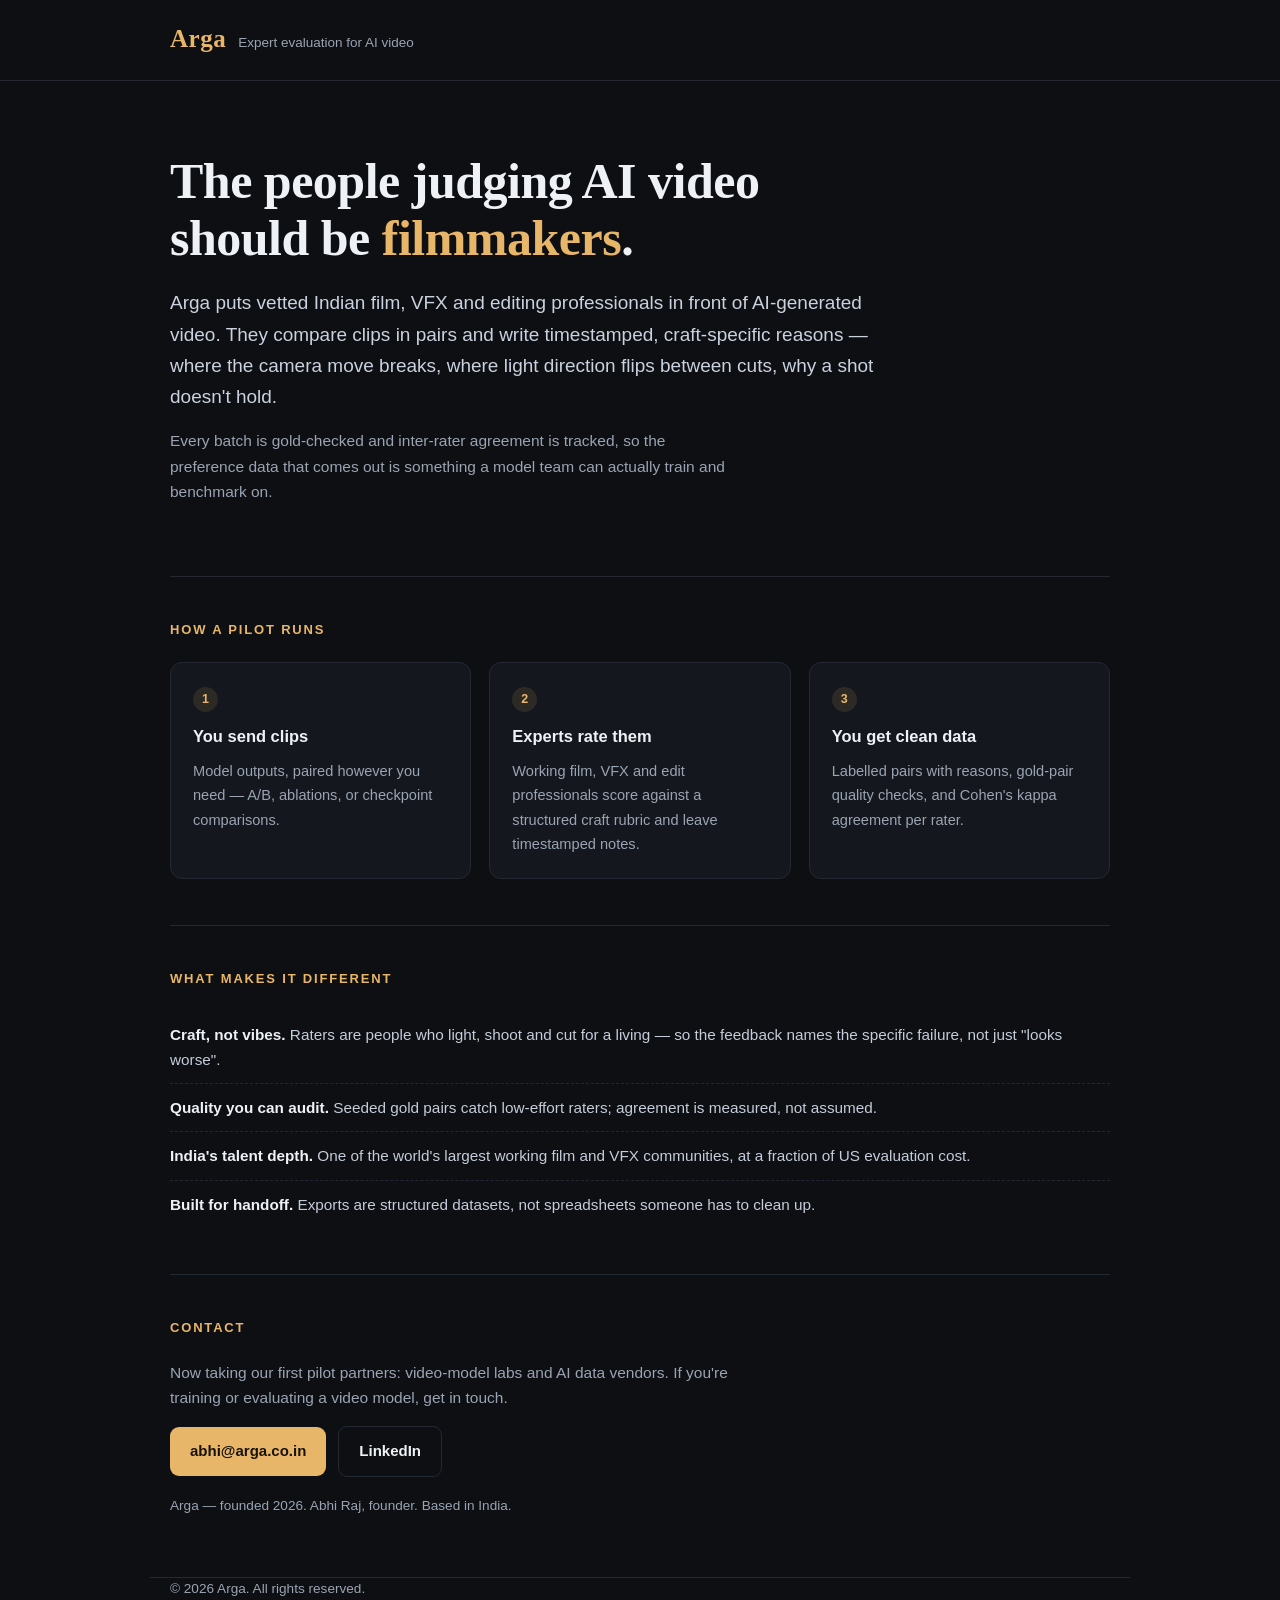
==== index.html @ e5501cf1 "Site copy: "Running pilots" -> "Now taking our first pilot partners" (no pilots have run yet; true c" ====
<!doctype html>
<html lang="en">
<head>
<meta charset="utf-8">
<meta name="viewport" content="width=device-width, initial-scale=1">
<title>Arga</title>
<meta name="description" content="Arga: expert evaluation for AI video models. Vetted Indian film, VFX and editing professionals rate AI-generated video with timestamped, craft-specific reasons.">
<link rel="icon" href="data:image/svg+xml,<svg xmlns='http://www.w3.org/2000/svg' viewBox='0 0 100 100'><rect width='100' height='100' rx='22' fill='%230f1115'/><text y='70' x='50' text-anchor='middle' font-size='58' font-family='Georgia,serif' fill='%23e8b668'>A</text></svg>">
<style>
  :root{
    --bg:#0d0f13; --panel:#14171d; --line:#232833;
    --ink:#eef1f6; --dim:#9aa4b2; --gold:#e8b668; --accent:#7fb3ff;
    --max:980px;
  }
  *{box-sizing:border-box}
  html,body{margin:0;padding:0}
  body{
    background:var(--bg); color:var(--ink);
    font:16px/1.65 ui-sans-serif,-apple-system,"Segoe UI",Inter,Roboto,Helvetica,Arial,sans-serif;
    -webkit-font-smoothing:antialiased;
  }
  .wrap{max-width:var(--max);margin:0 auto;padding:0 20px}
  a{color:var(--accent)}
  header{padding:26px 0;border-bottom:1px solid var(--line)}
  .brand{display:flex;align-items:baseline;gap:12px}
  .logo{font:600 25px/1 Georgia,serif;color:var(--gold);letter-spacing:.02em}
  .tag{color:var(--dim);font-size:13.5px}
  .hero{padding:72px 0 56px}
  h1{font:600 clamp(30px,5.2vw,50px)/1.14 Georgia,serif;margin:0 0 20px;letter-spacing:-.01em}
  h1 em{color:var(--gold);font-style:normal}
  .lede{font-size:clamp(16.5px,2.1vw,19px);color:#c9d2de;max-width:68ch;margin:0 0 14px}
  .sub{color:var(--dim);max-width:66ch;font-size:15.5px}
  section{padding:46px 0;border-top:1px solid var(--line)}
  h2{font:600 13px/1 ui-sans-serif,sans-serif;letter-spacing:.14em;text-transform:uppercase;color:var(--gold);margin:0 0 26px}
  .grid{display:grid;gap:18px;grid-template-columns:repeat(auto-fit,minmax(248px,1fr))}
  .card{background:var(--panel);border:1px solid var(--line);border-radius:12px;padding:22px}
  .card h3{margin:0 0 9px;font-size:16.5px;font-weight:600}
  .card p{margin:0;color:var(--dim);font-size:14.6px}
  .n{display:inline-grid;place-items:center;width:25px;height:25px;border-radius:50%;
     background:rgba(232,182,104,.12);color:var(--gold);font-size:12.5px;font-weight:700;margin-bottom:11px}
  ul.plain{margin:0;padding:0;list-style:none}
  ul.plain li{padding:11px 0;border-bottom:1px dashed var(--line);color:#c4cdd9;font-size:15.3px}
  ul.plain li:last-child{border-bottom:0}
  ul.plain b{color:var(--ink);font-weight:600}
  .contact{display:flex;flex-wrap:wrap;gap:12px;align-items:center;margin-top:8px}
  .btn{display:inline-block;background:var(--gold);color:#17120a;font-weight:650;
       padding:12px 20px;border-radius:9px;text-decoration:none;font-size:15px}
  .btn.ghost{background:transparent;color:var(--ink);border:1px solid var(--line)}
  footer{border-top:1px solid var(--line);padding:30px 0 48px;color:var(--dim);font-size:13.6px}
  .note{color:var(--dim);font-size:13.6px;margin-top:18px}
  @media (max-width:560px){ .hero{padding:52px 0 40px} }
</style>
</head>
<body>

<header>
  <div class="wrap brand">
    <span class="logo">Arga</span>
    <span class="tag">Expert evaluation for AI video</span>
  </div>
</header>

<main class="wrap">

  <div class="hero">
    <h1>The people judging AI video<br>should be <em>filmmakers</em>.</h1>
    <p class="lede">
      Arga puts vetted Indian film, VFX and editing professionals in front of AI-generated
      video. They compare clips in pairs and write timestamped, craft-specific reasons —
      where the camera move breaks, where light direction flips between cuts, why a shot
      doesn't hold.
    </p>
    <p class="sub">
      Every batch is gold-checked and inter-rater agreement is tracked, so the preference
      data that comes out is something a model team can actually train and benchmark on.
    </p>
  </div>

  <section>
    <h2>How a pilot runs</h2>
    <div class="grid">
      <div class="card">
        <span class="n">1</span>
        <h3>You send clips</h3>
        <p>Model outputs, paired however you need — A/B, ablations, or checkpoint comparisons.</p>
      </div>
      <div class="card">
        <span class="n">2</span>
        <h3>Experts rate them</h3>
        <p>Working film, VFX and edit professionals score against a structured craft rubric and leave timestamped notes.</p>
      </div>
      <div class="card">
        <span class="n">3</span>
        <h3>You get clean data</h3>
        <p>Labelled pairs with reasons, gold-pair quality checks, and Cohen's kappa agreement per rater.</p>
      </div>
    </div>
  </section>

  <section>
    <h2>What makes it different</h2>
    <ul class="plain">
      <li><b>Craft, not vibes.</b> Raters are people who light, shoot and cut for a living — so the feedback names the specific failure, not just "looks worse".</li>
      <li><b>Quality you can audit.</b> Seeded gold pairs catch low-effort raters; agreement is measured, not assumed.</li>
      <li><b>India's talent depth.</b> One of the world's largest working film and VFX communities, at a fraction of US evaluation cost.</li>
      <li><b>Built for handoff.</b> Exports are structured datasets, not spreadsheets someone has to clean up.</li>
    </ul>
  </section>

  <section>
    <h2>Contact</h2>
    <p class="sub">Now taking our first pilot partners: video-model labs and AI data vendors. If you're training or evaluating a video model, get in touch.</p>
    <div class="contact">
      <a class="btn" href="mailto:abhi@arga.co.in">abhi@arga.co.in</a>
      <a class="btn ghost" href="https://www.linkedin.com/in/abhiraj-films/" rel="noopener">LinkedIn</a>
    </div>
    <p class="note">Arga — founded 2026. Abhi Raj, founder. Based in India.</p>
  </section>

</main>

<footer class="wrap">
  © <span id="y">2026</span> Arga. All rights reserved.
</footer>
<script>document.getElementById('y').textContent=new Date().getFullYear()</script>
</body>
</html>
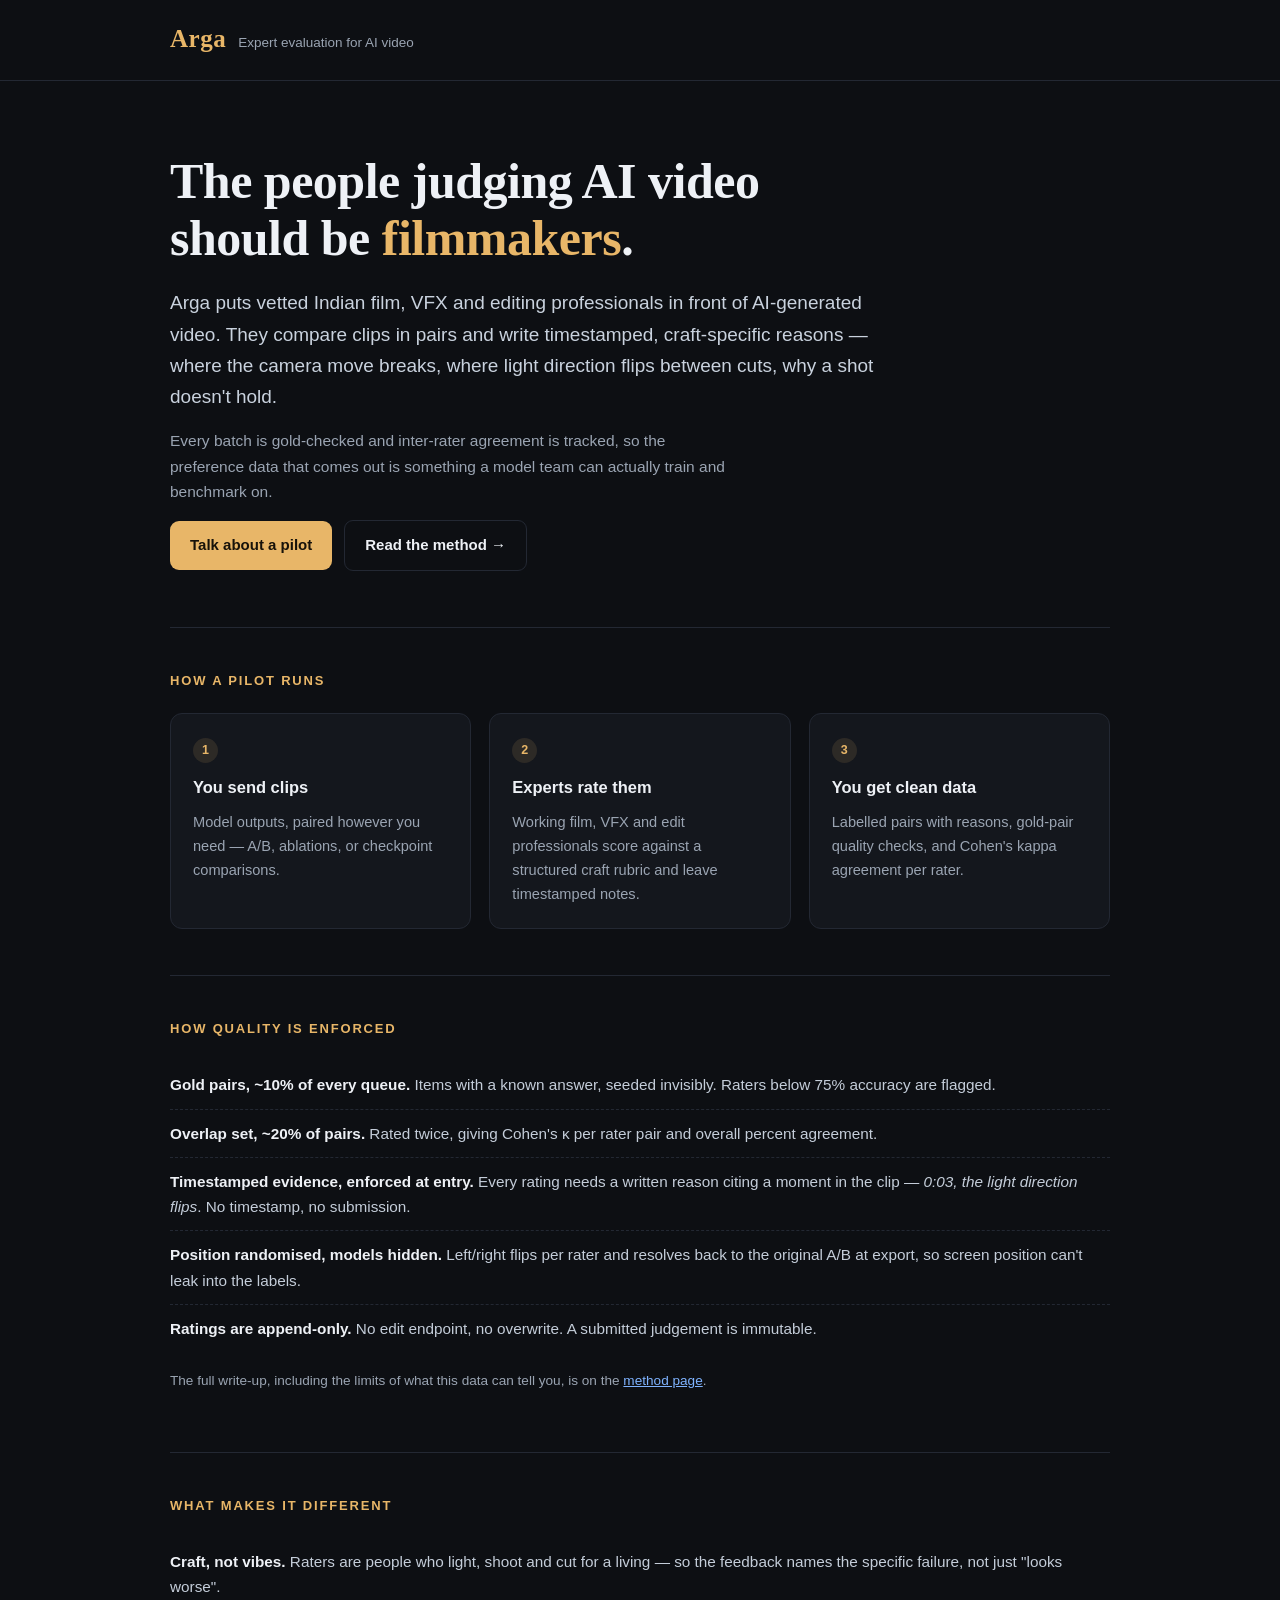
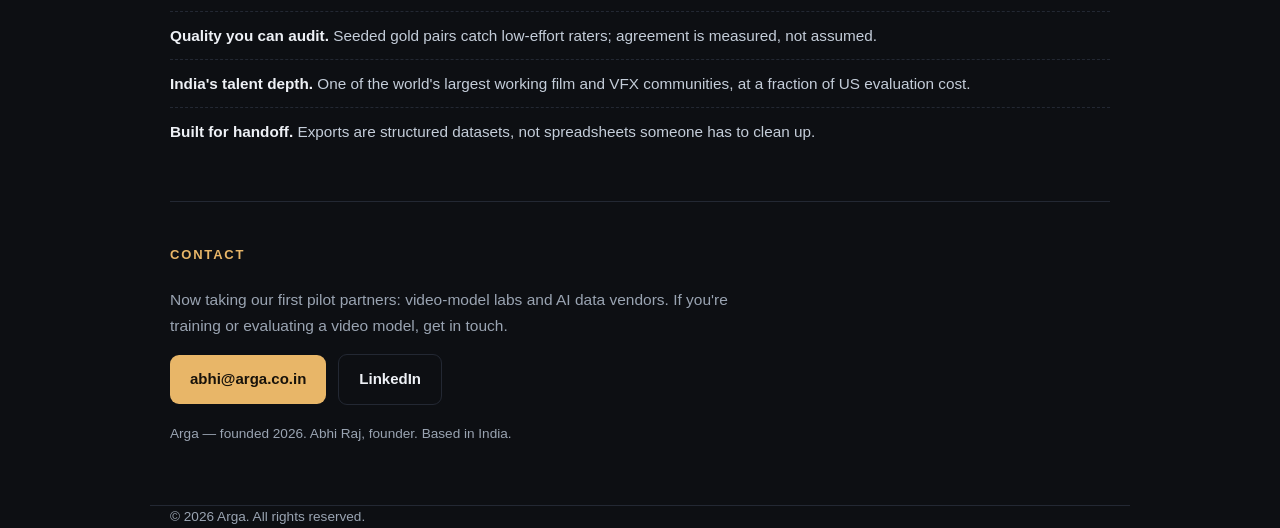
==== commit 287ef817: "Add method page and quality-controls section The site stated what Arga does but gave a visitor nothi" ====
--- a/index.html
+++ b/index.html
@@ -74,6 +74,10 @@
       Every batch is gold-checked and inter-rater agreement is tracked, so the preference
       data that comes out is something a model team can actually train and benchmark on.
     </p>
+    <div class="contact">
+      <a class="btn" href="mailto:abhi@arga.co.in?subject=Arga%20pilot">Talk about a pilot</a>
+      <a class="btn ghost" href="/method.html">Read the method &rarr;</a>
+    </div>
   </div>
 
   <section>
@@ -95,6 +99,18 @@
         <p>Labelled pairs with reasons, gold-pair quality checks, and Cohen's kappa agreement per rater.</p>
       </div>
     </div>
+  </section>
+
+  <section>
+    <h2>How quality is enforced</h2>
+    <ul class="plain">
+      <li><b>Gold pairs, ~10% of every queue.</b> Items with a known answer, seeded invisibly. Raters below 75% accuracy are flagged.</li>
+      <li><b>Overlap set, ~20% of pairs.</b> Rated twice, giving Cohen's &kappa; per rater pair and overall percent agreement.</li>
+      <li><b>Timestamped evidence, enforced at entry.</b> Every rating needs a written reason citing a moment in the clip — <em>0:03, the light direction flips</em>. No timestamp, no submission.</li>
+      <li><b>Position randomised, models hidden.</b> Left/right flips per rater and resolves back to the original A/B at export, so screen position can't leak into the labels.</li>
+      <li><b>Ratings are append-only.</b> No edit endpoint, no overwrite. A submitted judgement is immutable.</li>
+    </ul>
+    <p class="note">The full write-up, including the limits of what this data can tell you, is on the <a href="/method.html">method page</a>.</p>
   </section>
 
   <section>
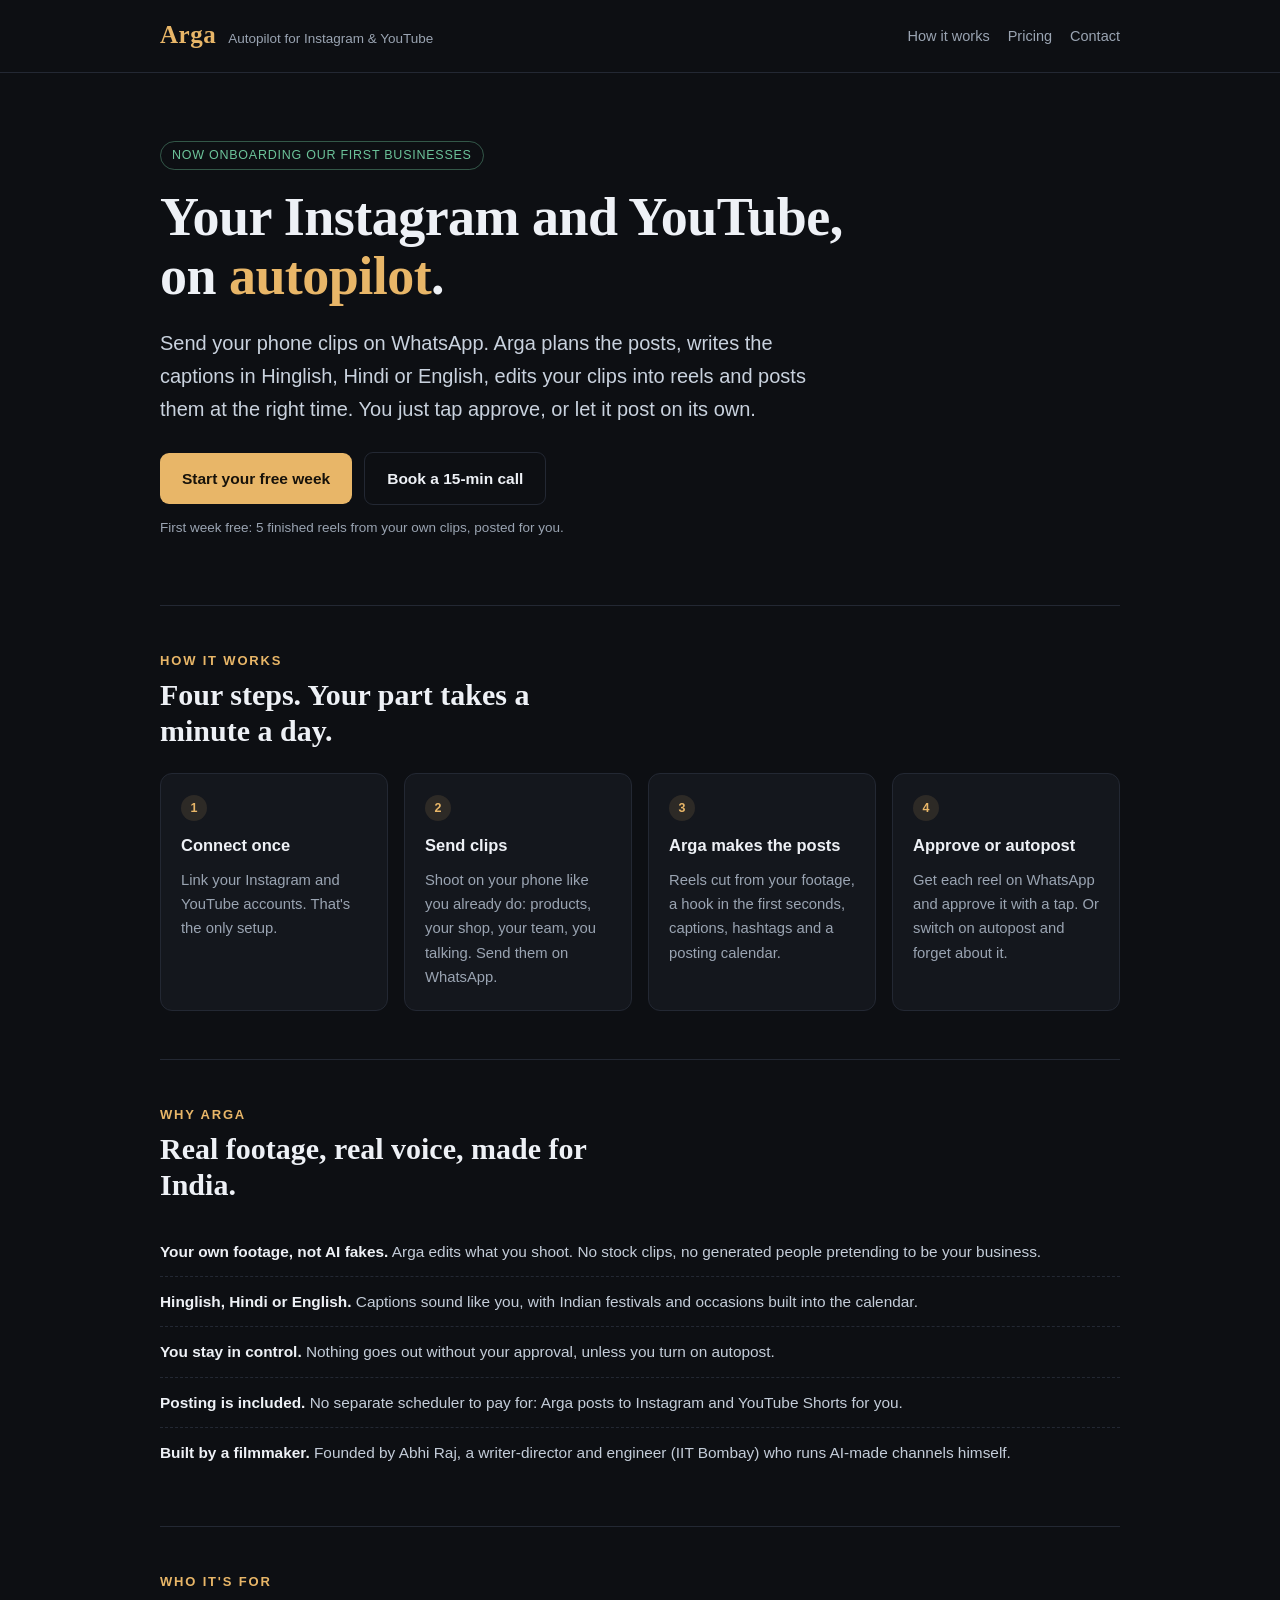
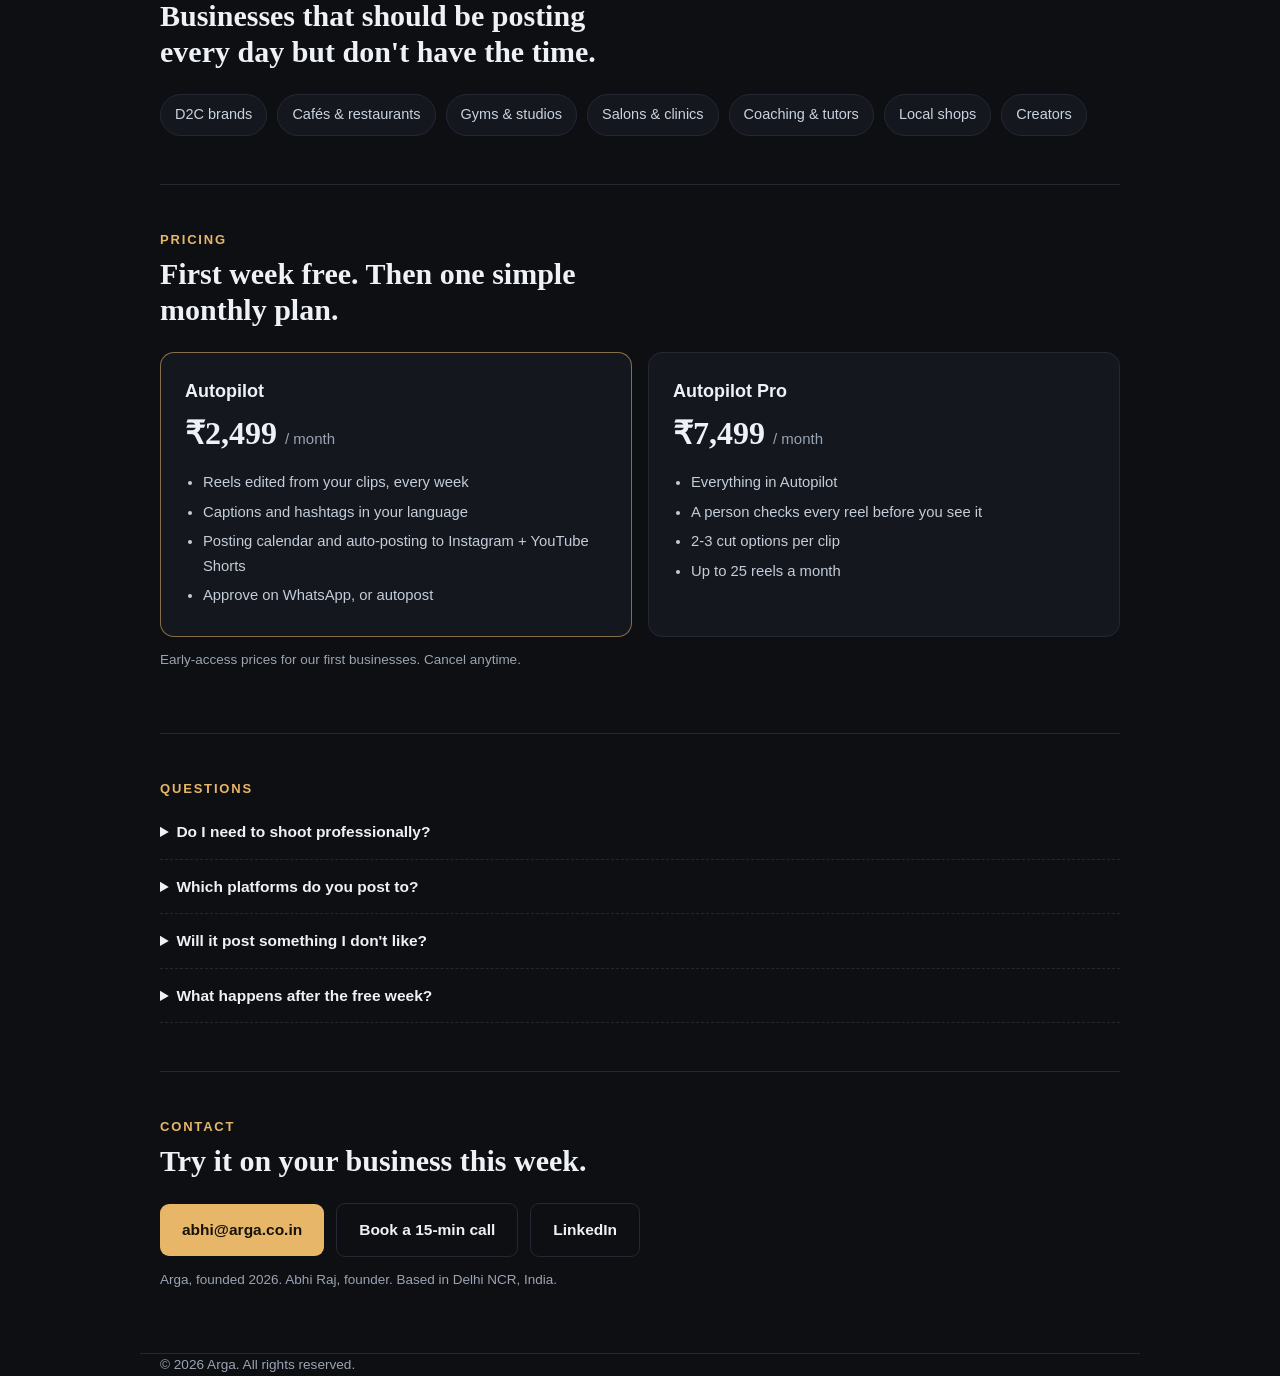
==== commit 83dbd9e7: "Arga Autopilot: new homepage, how-it-works page and README Arga now runs Instagram and YouTube on au" ====
--- a/index.html
+++ b/index.html
@@ -3,134 +3,167 @@
 <head>
 <meta charset="utf-8">
 <meta name="viewport" content="width=device-width, initial-scale=1">
-<title>Arga</title>
-<meta name="description" content="Arga: expert evaluation for AI video models. Vetted Indian film, VFX and editing professionals rate AI-generated video with timestamped, craft-specific reasons.">
+<title>Arga Autopilot</title>
+<meta name="description" content="Arga runs your Instagram and YouTube on autopilot. Send your phone clips on WhatsApp; Arga plans the posts, writes captions in Hinglish or English, edits your clips into reels and posts them. You just approve.">
+<meta property="og:title" content="Arga Autopilot: your Instagram and YouTube, on autopilot">
+<meta property="og:description" content="Send phone clips on WhatsApp. Get edited reels with captions, posted for you. First week free.">
 <link rel="icon" href="data:image/svg+xml,<svg xmlns='http://www.w3.org/2000/svg' viewBox='0 0 100 100'><rect width='100' height='100' rx='22' fill='%230f1115'/><text y='70' x='50' text-anchor='middle' font-size='58' font-family='Georgia,serif' fill='%23e8b668'>A</text></svg>">
 <style>
   :root{
     --bg:#0d0f13; --panel:#14171d; --line:#232833;
-    --ink:#eef1f6; --dim:#9aa4b2; --gold:#e8b668; --accent:#7fb3ff;
-    --max:980px;
+    --ink:#eef1f6; --dim:#9aa4b2; --gold:#e8b668; --accent:#7fb3ff; --ok:#6cc39a;
+    --max:1000px;
   }
   *{box-sizing:border-box}
   html,body{margin:0;padding:0}
-  body{
-    background:var(--bg); color:var(--ink);
-    font:16px/1.65 ui-sans-serif,-apple-system,"Segoe UI",Inter,Roboto,Helvetica,Arial,sans-serif;
-    -webkit-font-smoothing:antialiased;
-  }
+  body{background:var(--bg);color:var(--ink);
+    font:16px/1.65 ui-sans-serif,-apple-system,"Segoe UI",Inter,Roboto,Helvetica,Arial,sans-serif;-webkit-font-smoothing:antialiased}
   .wrap{max-width:var(--max);margin:0 auto;padding:0 20px}
   a{color:var(--accent)}
-  header{padding:26px 0;border-bottom:1px solid var(--line)}
+  header{padding:22px 0;border-bottom:1px solid var(--line)}
+  .bar{display:flex;align-items:center;justify-content:space-between;gap:12px;flex-wrap:wrap}
   .brand{display:flex;align-items:baseline;gap:12px}
   .logo{font:600 25px/1 Georgia,serif;color:var(--gold);letter-spacing:.02em}
   .tag{color:var(--dim);font-size:13.5px}
-  .hero{padding:72px 0 56px}
-  h1{font:600 clamp(30px,5.2vw,50px)/1.14 Georgia,serif;margin:0 0 20px;letter-spacing:-.01em}
+  nav a{color:var(--dim);text-decoration:none;font-size:14.5px;margin-left:18px}
+  nav a:hover{color:var(--ink)}
+  .hero{padding:68px 0 52px}
+  .pill{display:inline-block;font-size:12.5px;letter-spacing:.06em;text-transform:uppercase;color:var(--ok);border:1px solid rgba(108,195,154,.4);border-radius:999px;padding:3px 11px;margin-bottom:18px}
+  h1{font:600 clamp(32px,5.6vw,54px)/1.1 Georgia,serif;margin:0 0 20px;letter-spacing:-.01em}
   h1 em{color:var(--gold);font-style:normal}
-  .lede{font-size:clamp(16.5px,2.1vw,19px);color:#c9d2de;max-width:68ch;margin:0 0 14px}
-  .sub{color:var(--dim);max-width:66ch;font-size:15.5px}
-  section{padding:46px 0;border-top:1px solid var(--line)}
-  h2{font:600 13px/1 ui-sans-serif,sans-serif;letter-spacing:.14em;text-transform:uppercase;color:var(--gold);margin:0 0 26px}
-  .grid{display:grid;gap:18px;grid-template-columns:repeat(auto-fit,minmax(248px,1fr))}
-  .card{background:var(--panel);border:1px solid var(--line);border-radius:12px;padding:22px}
-  .card h3{margin:0 0 9px;font-size:16.5px;font-weight:600}
-  .card p{margin:0;color:var(--dim);font-size:14.6px}
-  .n{display:inline-grid;place-items:center;width:25px;height:25px;border-radius:50%;
-     background:rgba(232,182,104,.12);color:var(--gold);font-size:12.5px;font-weight:700;margin-bottom:11px}
+  .lede{font-size:clamp(17px,2.2vw,20px);color:#c9d2de;max-width:62ch;margin:0 0 26px}
+  .contact{display:flex;flex-wrap:wrap;gap:12px;align-items:center}
+  .btn{display:inline-block;background:var(--gold);color:#17120a;font-weight:650;padding:13px 22px;border-radius:9px;text-decoration:none;font-size:15.5px}
+  .btn.ghost{background:transparent;color:var(--ink);border:1px solid var(--line)}
+  .fine{color:var(--dim);font-size:13.5px;margin-top:12px}
+  section{padding:48px 0;border-top:1px solid var(--line)}
+  h2{font:600 13px/1 ui-sans-serif,sans-serif;letter-spacing:.14em;text-transform:uppercase;color:var(--gold);margin:0 0 10px}
+  h3.big{font:600 clamp(22px,3.4vw,30px)/1.2 Georgia,serif;margin:0 0 24px;max-width:30ch}
+  .grid{display:grid;gap:16px;grid-template-columns:repeat(auto-fit,minmax(220px,1fr))}
+  .card{background:var(--panel);border:1px solid var(--line);border-radius:12px;padding:20px;min-width:0}
+  .card h4{margin:0 0 8px;font-size:16.5px;font-weight:600}
+  .card p{margin:0;color:var(--dim);font-size:14.8px}
+  .n{display:inline-grid;place-items:center;width:26px;height:26px;border-radius:50%;background:rgba(232,182,104,.12);color:var(--gold);font-size:12.5px;font-weight:700;margin-bottom:11px}
   ul.plain{margin:0;padding:0;list-style:none}
-  ul.plain li{padding:11px 0;border-bottom:1px dashed var(--line);color:#c4cdd9;font-size:15.3px}
+  ul.plain li{padding:12px 0;border-bottom:1px dashed var(--line);color:#c4cdd9;font-size:15.4px}
   ul.plain li:last-child{border-bottom:0}
   ul.plain b{color:var(--ink);font-weight:600}
-  .contact{display:flex;flex-wrap:wrap;gap:12px;align-items:center;margin-top:8px}
-  .btn{display:inline-block;background:var(--gold);color:#17120a;font-weight:650;
-       padding:12px 20px;border-radius:9px;text-decoration:none;font-size:15px}
-  .btn.ghost{background:transparent;color:var(--ink);border:1px solid var(--line)}
+  .chips{display:flex;flex-wrap:wrap;gap:10px}
+  .chip{background:var(--panel);border:1px solid var(--line);border-radius:999px;padding:8px 14px;font-size:14.5px;color:#c9d2de}
+  .plans{display:grid;gap:16px;grid-template-columns:repeat(auto-fit,minmax(260px,1fr))}
+  .plan{background:var(--panel);border:1px solid var(--line);border-radius:14px;padding:24px;display:flex;flex-direction:column;gap:10px}
+  .plan.main{border-color:rgba(232,182,104,.55)}
+  .plan h4{margin:0;font-size:18px}
+  .price{font:600 32px/1.1 Georgia,serif;color:var(--ink)}
+  .price small{font:400 15px/1 ui-sans-serif,sans-serif;color:var(--dim)}
+  .plan ul{margin:4px 0 0;padding-left:18px;color:#c4cdd9;font-size:14.8px}
+  .plan li{margin:5px 0}
+  details{border-bottom:1px dashed var(--line);padding:14px 0}
+  summary{cursor:pointer;font-weight:600;font-size:15.5px}
+  details p{color:var(--dim);margin:10px 0 0;font-size:15px}
   footer{border-top:1px solid var(--line);padding:30px 0 48px;color:var(--dim);font-size:13.6px}
-  .note{color:var(--dim);font-size:13.6px;margin-top:18px}
-  @media (max-width:560px){ .hero{padding:52px 0 40px} }
+  @media (max-width:560px){ .hero{padding:48px 0 38px} nav a{margin-left:12px} }
 </style>
 </head>
 <body>
 
 <header>
-  <div class="wrap brand">
-    <span class="logo">Arga</span>
-    <span class="tag">Expert evaluation for AI video</span>
+  <div class="wrap bar">
+    <div class="brand"><span class="logo">Arga</span><span class="tag">Autopilot for Instagram &amp; YouTube</span></div>
+    <nav><a href="/method.html">How it works</a><a href="#pricing">Pricing</a><a href="#contact">Contact</a></nav>
   </div>
 </header>
 
 <main class="wrap">
 
   <div class="hero">
-    <h1>The people judging AI video<br>should be <em>filmmakers</em>.</h1>
-    <p class="lede">
-      Arga puts vetted Indian film, VFX and editing professionals in front of AI-generated
-      video. They compare clips in pairs and write timestamped, craft-specific reasons —
-      where the camera move breaks, where light direction flips between cuts, why a shot
-      doesn't hold.
-    </p>
-    <p class="sub">
-      Every batch is gold-checked and inter-rater agreement is tracked, so the preference
-      data that comes out is something a model team can actually train and benchmark on.
-    </p>
+    <span class="pill">Now onboarding our first businesses</span>
+    <h1>Your Instagram and YouTube,<br>on <em>autopilot</em>.</h1>
+    <p class="lede">Send your phone clips on WhatsApp. Arga plans the posts, writes the captions in Hinglish, Hindi or English, edits your clips into reels and posts them at the right time. You just tap approve, or let it post on its own.</p>
     <div class="contact">
-      <a class="btn" href="mailto:abhi@arga.co.in?subject=Arga%20pilot">Talk about a pilot</a>
-      <a class="btn ghost" href="/method.html">Read the method &rarr;</a>
+      <a class="btn" href="mailto:abhi@arga.co.in?subject=Arga%20free%20week">Start your free week</a>
+      <a class="btn ghost" href="https://cal.id/abhi-raj/partnership-call" rel="noopener">Book a 15-min call</a>
     </div>
+    <p class="fine">First week free: 5 finished reels from your own clips, posted for you.</p>
   </div>
 
   <section>
-    <h2>How a pilot runs</h2>
+    <h2>How it works</h2>
+    <h3 class="big">Four steps. Your part takes a minute a day.</h3>
     <div class="grid">
-      <div class="card">
-        <span class="n">1</span>
-        <h3>You send clips</h3>
-        <p>Model outputs, paired however you need — A/B, ablations, or checkpoint comparisons.</p>
-      </div>
-      <div class="card">
-        <span class="n">2</span>
-        <h3>Experts rate them</h3>
-        <p>Working film, VFX and edit professionals score against a structured craft rubric and leave timestamped notes.</p>
-      </div>
-      <div class="card">
-        <span class="n">3</span>
-        <h3>You get clean data</h3>
-        <p>Labelled pairs with reasons, gold-pair quality checks, and Cohen's kappa agreement per rater.</p>
-      </div>
+      <div class="card"><span class="n">1</span><h4>Connect once</h4><p>Link your Instagram and YouTube accounts. That's the only setup.</p></div>
+      <div class="card"><span class="n">2</span><h4>Send clips</h4><p>Shoot on your phone like you already do: products, your shop, your team, you talking. Send them on WhatsApp.</p></div>
+      <div class="card"><span class="n">3</span><h4>Arga makes the posts</h4><p>Reels cut from your footage, a hook in the first seconds, captions, hashtags and a posting calendar.</p></div>
+      <div class="card"><span class="n">4</span><h4>Approve or autopost</h4><p>Get each reel on WhatsApp and approve it with a tap. Or switch on autopost and forget about it.</p></div>
     </div>
   </section>
 
   <section>
-    <h2>How quality is enforced</h2>
+    <h2>Why Arga</h2>
+    <h3 class="big">Real footage, real voice, made for India.</h3>
     <ul class="plain">
-      <li><b>Gold pairs, ~10% of every queue.</b> Items with a known answer, seeded invisibly. Raters below 75% accuracy are flagged.</li>
-      <li><b>Overlap set, ~20% of pairs.</b> Rated twice, giving Cohen's &kappa; per rater pair and overall percent agreement.</li>
-      <li><b>Timestamped evidence, enforced at entry.</b> Every rating needs a written reason citing a moment in the clip — <em>0:03, the light direction flips</em>. No timestamp, no submission.</li>
-      <li><b>Position randomised, models hidden.</b> Left/right flips per rater and resolves back to the original A/B at export, so screen position can't leak into the labels.</li>
-      <li><b>Ratings are append-only.</b> No edit endpoint, no overwrite. A submitted judgement is immutable.</li>
-    </ul>
-    <p class="note">The full write-up, including the limits of what this data can tell you, is on the <a href="/method.html">method page</a>.</p>
-  </section>
-
-  <section>
-    <h2>What makes it different</h2>
-    <ul class="plain">
-      <li><b>Craft, not vibes.</b> Raters are people who light, shoot and cut for a living — so the feedback names the specific failure, not just "looks worse".</li>
-      <li><b>Quality you can audit.</b> Seeded gold pairs catch low-effort raters; agreement is measured, not assumed.</li>
-      <li><b>India's talent depth.</b> One of the world's largest working film and VFX communities, at a fraction of US evaluation cost.</li>
-      <li><b>Built for handoff.</b> Exports are structured datasets, not spreadsheets someone has to clean up.</li>
+      <li><b>Your own footage, not AI fakes.</b> Arga edits what you shoot. No stock clips, no generated people pretending to be your business.</li>
+      <li><b>Hinglish, Hindi or English.</b> Captions sound like you, with Indian festivals and occasions built into the calendar.</li>
+      <li><b>You stay in control.</b> Nothing goes out without your approval, unless you turn on autopost.</li>
+      <li><b>Posting is included.</b> No separate scheduler to pay for: Arga posts to Instagram and YouTube Shorts for you.</li>
+      <li><b>Built by a filmmaker.</b> Founded by Abhi Raj, a writer-director and engineer (IIT Bombay) who runs AI-made channels himself.</li>
     </ul>
   </section>
 
   <section>
+    <h2>Who it's for</h2>
+    <h3 class="big">Businesses that should be posting every day but don't have the time.</h3>
+    <div class="chips">
+      <span class="chip">D2C brands</span><span class="chip">Cafés &amp; restaurants</span><span class="chip">Gyms &amp; studios</span>
+      <span class="chip">Salons &amp; clinics</span><span class="chip">Coaching &amp; tutors</span><span class="chip">Local shops</span><span class="chip">Creators</span>
+    </div>
+  </section>
+
+  <section id="pricing">
+    <h2>Pricing</h2>
+    <h3 class="big">First week free. Then one simple monthly plan.</h3>
+    <div class="plans">
+      <div class="plan main">
+        <h4>Autopilot</h4>
+        <div class="price">₹2,499 <small>/ month</small></div>
+        <ul>
+          <li>Reels edited from your clips, every week</li>
+          <li>Captions and hashtags in your language</li>
+          <li>Posting calendar and auto-posting to Instagram + YouTube Shorts</li>
+          <li>Approve on WhatsApp, or autopost</li>
+        </ul>
+      </div>
+      <div class="plan">
+        <h4>Autopilot Pro</h4>
+        <div class="price">₹7,499 <small>/ month</small></div>
+        <ul>
+          <li>Everything in Autopilot</li>
+          <li>A person checks every reel before you see it</li>
+          <li>2-3 cut options per clip</li>
+          <li>Up to 25 reels a month</li>
+        </ul>
+      </div>
+    </div>
+    <p class="fine">Early-access prices for our first businesses. Cancel anytime.</p>
+  </section>
+
+  <section>
+    <h2>Questions</h2>
+    <details><summary>Do I need to shoot professionally?</summary><p>No. Phone clips are fine. Talking to the camera, your products, your space: Arga picks the best moments and cuts them into reels.</p></details>
+    <details><summary>Which platforms do you post to?</summary><p>Instagram (Reels) and YouTube Shorts to start. More platforms will follow.</p></details>
+    <details><summary>Will it post something I don't like?</summary><p>Not unless you choose autopost. By default every reel comes to you on WhatsApp first, and you approve it with a tap.</p></details>
+    <details><summary>What happens after the free week?</summary><p>If you like it, you continue on a monthly plan. If not, you stop, and you keep the reels.</p></details>
+  </section>
+
+  <section id="contact">
     <h2>Contact</h2>
-    <p class="sub">Now taking our first pilot partners: video-model labs and AI data vendors. If you're training or evaluating a video model, get in touch.</p>
+    <h3 class="big">Try it on your business this week.</h3>
     <div class="contact">
-      <a class="btn" href="mailto:abhi@arga.co.in">abhi@arga.co.in</a>
+      <a class="btn" href="mailto:abhi@arga.co.in?subject=Arga%20free%20week">abhi@arga.co.in</a>
+      <a class="btn ghost" href="https://cal.id/abhi-raj/partnership-call" rel="noopener">Book a 15-min call</a>
       <a class="btn ghost" href="https://www.linkedin.com/in/abhiraj-films/" rel="noopener">LinkedIn</a>
     </div>
-    <p class="note">Arga — founded 2026. Abhi Raj, founder. Based in India.</p>
+    <p class="fine">Arga, founded 2026. Abhi Raj, founder. Based in Delhi NCR, India.</p>
   </section>
 
 </main>
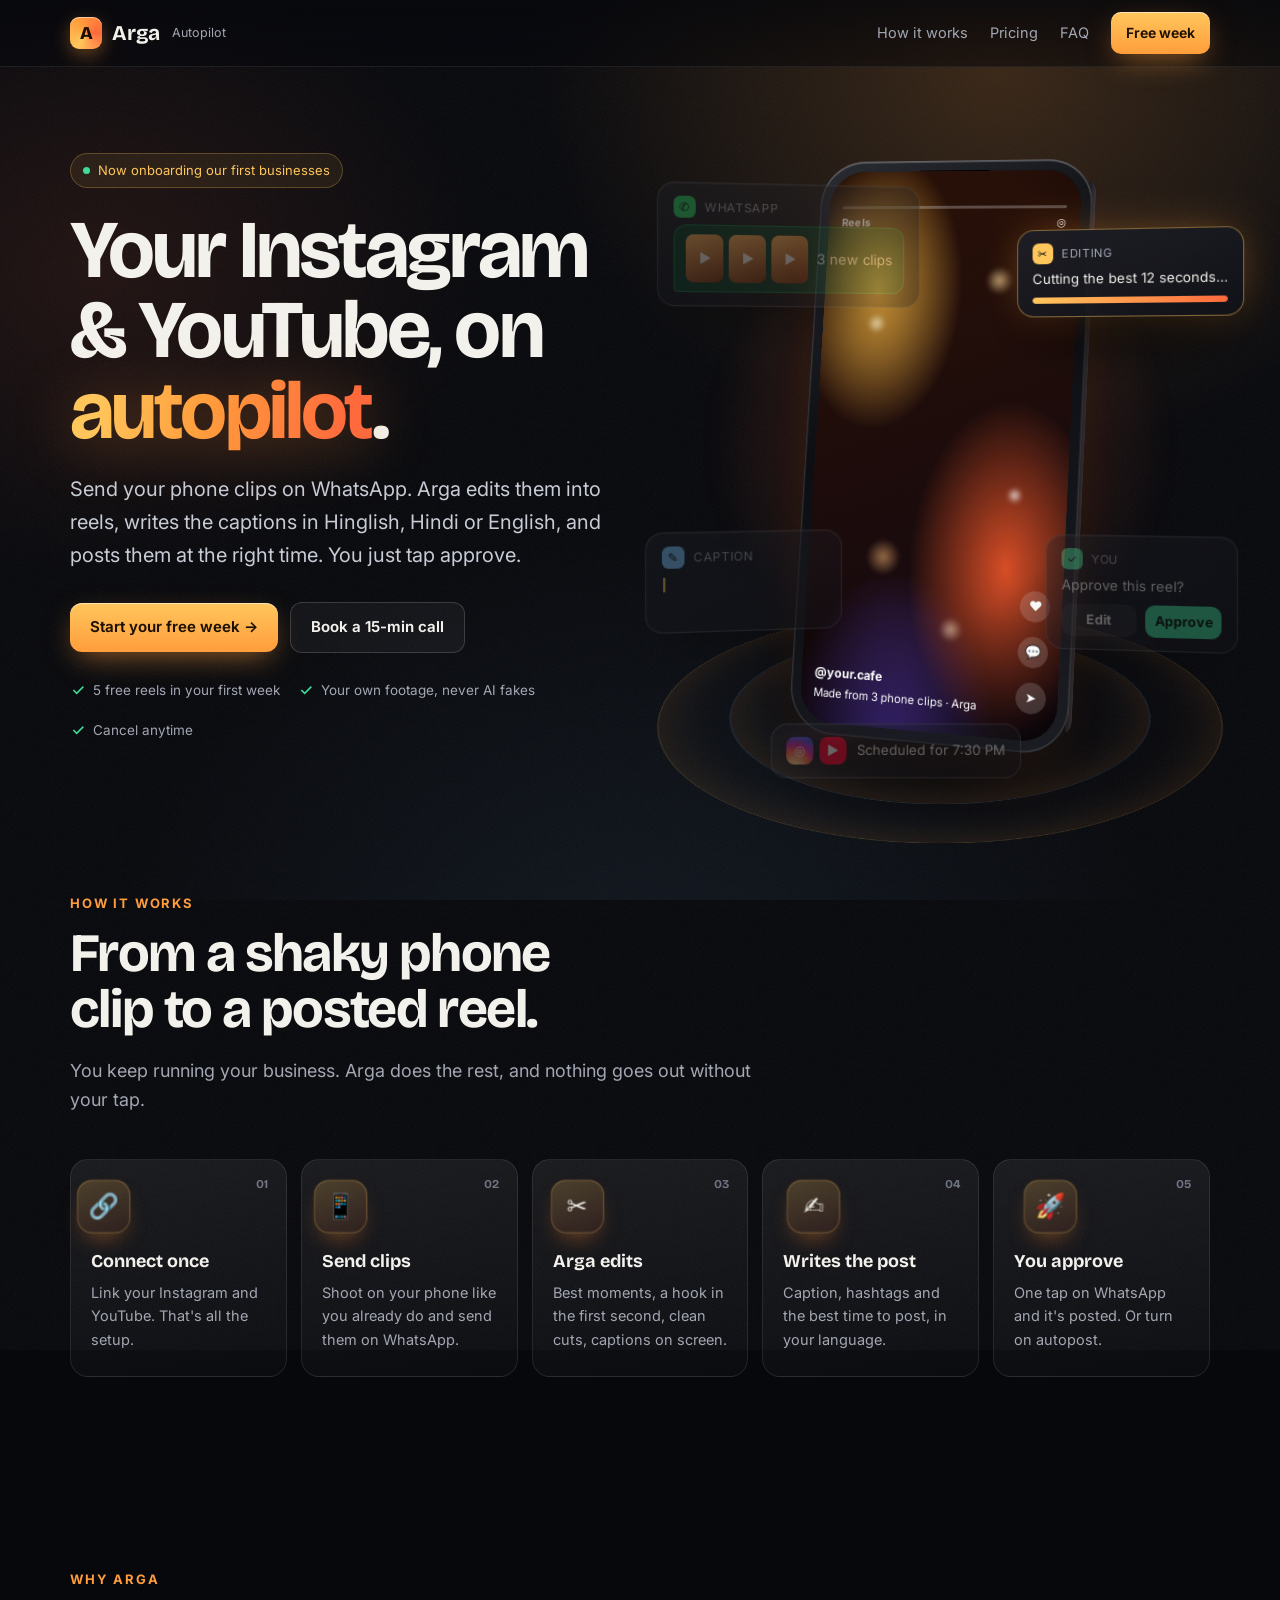
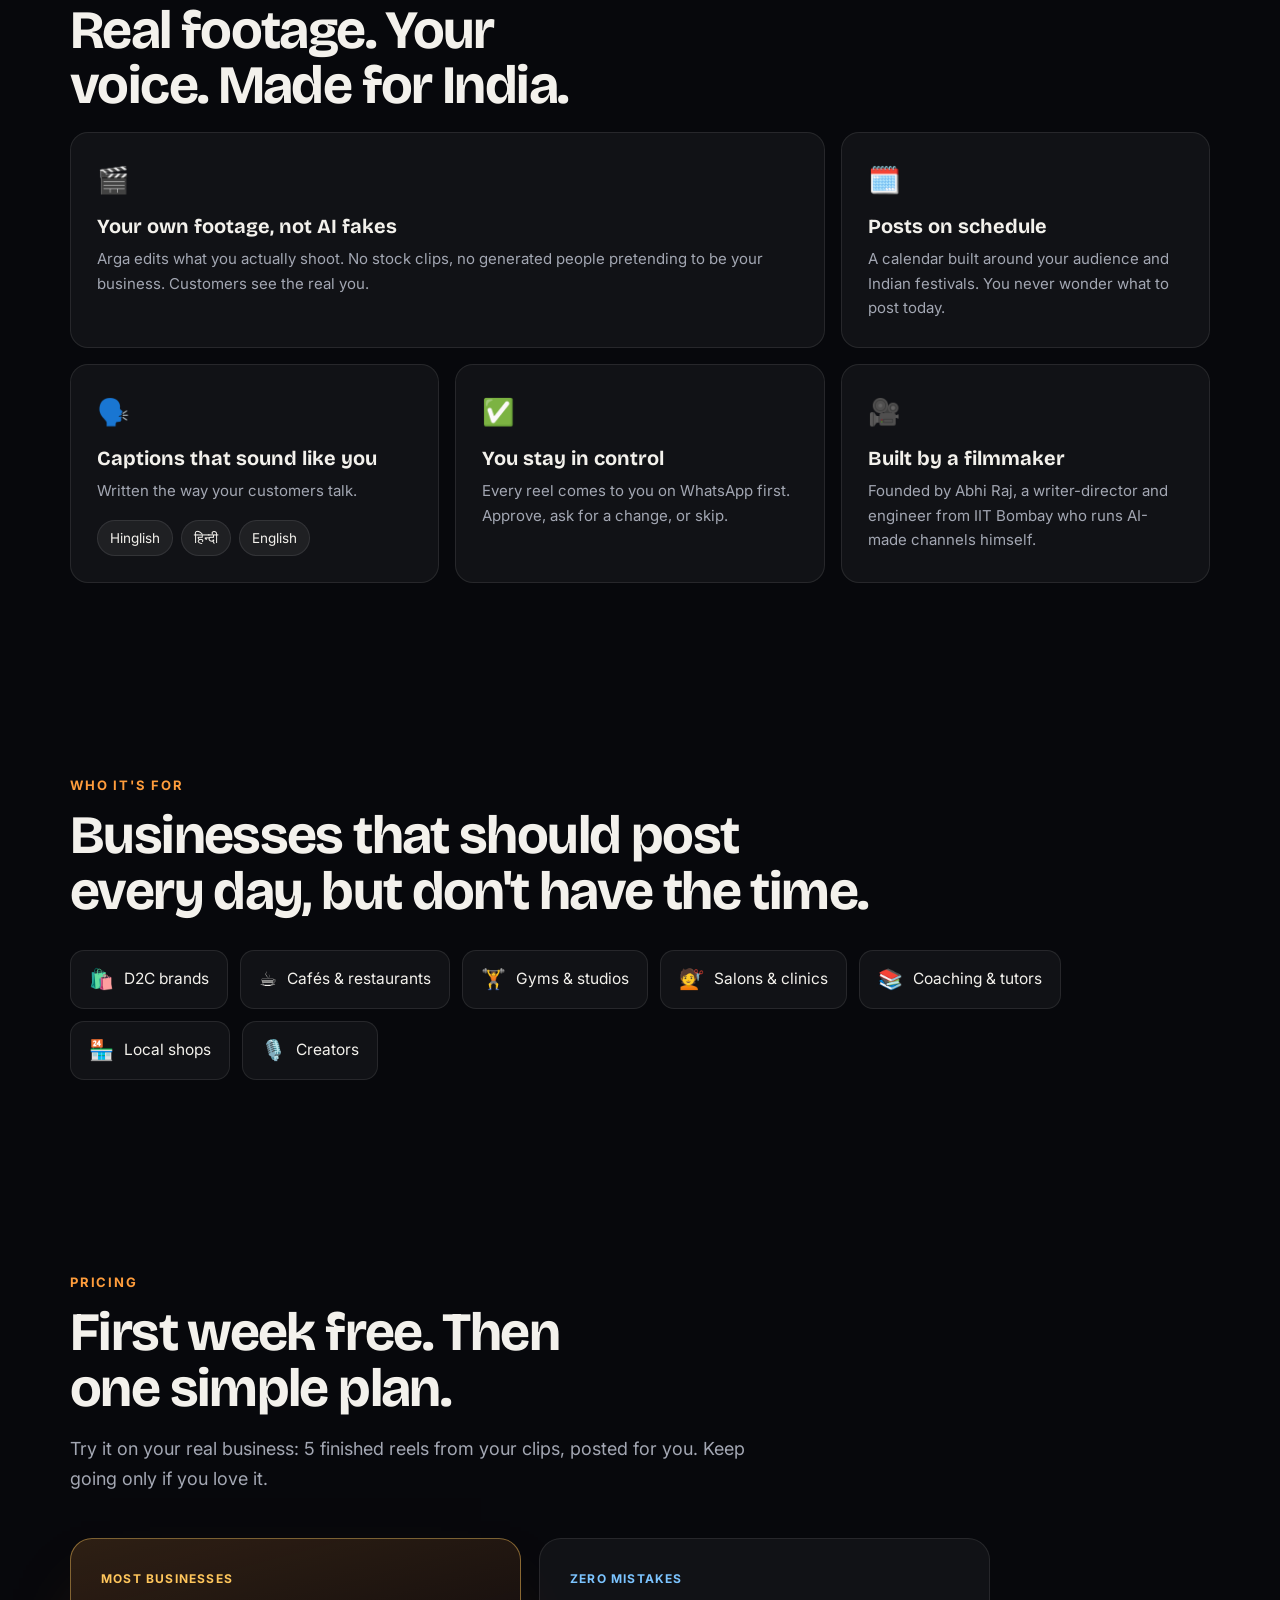
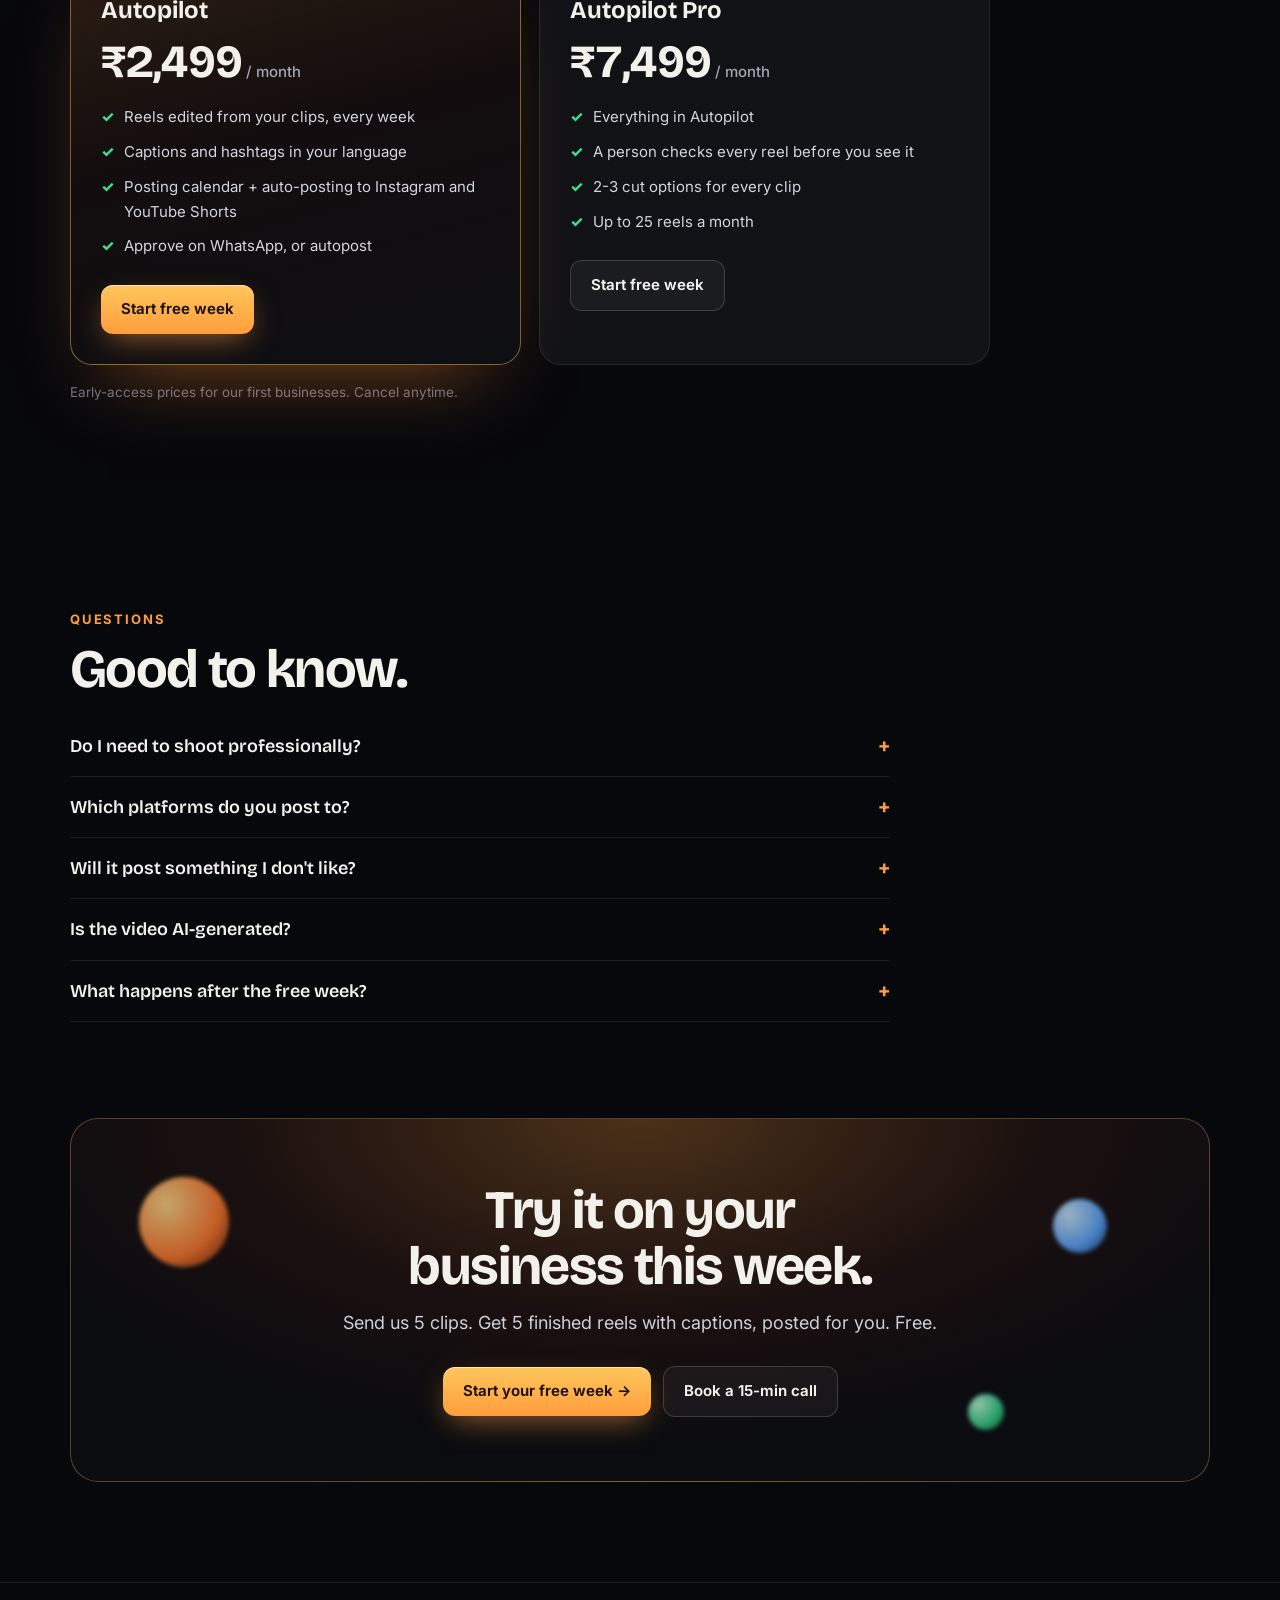
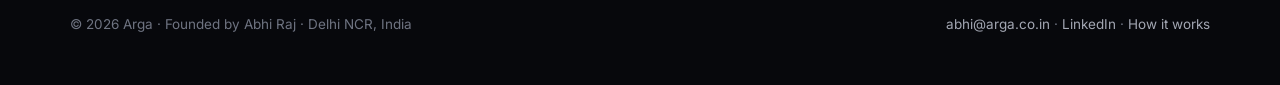
==== commit aee0143e: "Redesign: 3D hero with live autopilot flow, saffron-on-night look, glass sections Floating phone pla" ====
--- a/index.html
+++ b/index.html
@@ -2,175 +2,214 @@
 <html lang="en">
 <head>
 <meta charset="utf-8">
-<meta name="viewport" content="width=device-width, initial-scale=1">
+<meta name="viewport" content="width=device-width, initial-scale=1, viewport-fit=cover">
 <title>Arga Autopilot</title>
-<meta name="description" content="Arga runs your Instagram and YouTube on autopilot. Send your phone clips on WhatsApp; Arga plans the posts, writes captions in Hinglish or English, edits your clips into reels and posts them. You just approve.">
+<meta name="description" content="Arga runs your Instagram and YouTube on autopilot. Send your phone clips on WhatsApp; Arga edits them into reels, writes the captions in Hinglish, Hindi or English and posts them. You just approve.">
 <meta property="og:title" content="Arga Autopilot: your Instagram and YouTube, on autopilot">
 <meta property="og:description" content="Send phone clips on WhatsApp. Get edited reels with captions, posted for you. First week free.">
-<link rel="icon" href="data:image/svg+xml,<svg xmlns='http://www.w3.org/2000/svg' viewBox='0 0 100 100'><rect width='100' height='100' rx='22' fill='%230f1115'/><text y='70' x='50' text-anchor='middle' font-size='58' font-family='Georgia,serif' fill='%23e8b668'>A</text></svg>">
-<style>
-  :root{
-    --bg:#0d0f13; --panel:#14171d; --line:#232833;
-    --ink:#eef1f6; --dim:#9aa4b2; --gold:#e8b668; --accent:#7fb3ff; --ok:#6cc39a;
-    --max:1000px;
-  }
-  *{box-sizing:border-box}
-  html,body{margin:0;padding:0}
-  body{background:var(--bg);color:var(--ink);
-    font:16px/1.65 ui-sans-serif,-apple-system,"Segoe UI",Inter,Roboto,Helvetica,Arial,sans-serif;-webkit-font-smoothing:antialiased}
-  .wrap{max-width:var(--max);margin:0 auto;padding:0 20px}
-  a{color:var(--accent)}
-  header{padding:22px 0;border-bottom:1px solid var(--line)}
-  .bar{display:flex;align-items:center;justify-content:space-between;gap:12px;flex-wrap:wrap}
-  .brand{display:flex;align-items:baseline;gap:12px}
-  .logo{font:600 25px/1 Georgia,serif;color:var(--gold);letter-spacing:.02em}
-  .tag{color:var(--dim);font-size:13.5px}
-  nav a{color:var(--dim);text-decoration:none;font-size:14.5px;margin-left:18px}
-  nav a:hover{color:var(--ink)}
-  .hero{padding:68px 0 52px}
-  .pill{display:inline-block;font-size:12.5px;letter-spacing:.06em;text-transform:uppercase;color:var(--ok);border:1px solid rgba(108,195,154,.4);border-radius:999px;padding:3px 11px;margin-bottom:18px}
-  h1{font:600 clamp(32px,5.6vw,54px)/1.1 Georgia,serif;margin:0 0 20px;letter-spacing:-.01em}
-  h1 em{color:var(--gold);font-style:normal}
-  .lede{font-size:clamp(17px,2.2vw,20px);color:#c9d2de;max-width:62ch;margin:0 0 26px}
-  .contact{display:flex;flex-wrap:wrap;gap:12px;align-items:center}
-  .btn{display:inline-block;background:var(--gold);color:#17120a;font-weight:650;padding:13px 22px;border-radius:9px;text-decoration:none;font-size:15.5px}
-  .btn.ghost{background:transparent;color:var(--ink);border:1px solid var(--line)}
-  .fine{color:var(--dim);font-size:13.5px;margin-top:12px}
-  section{padding:48px 0;border-top:1px solid var(--line)}
-  h2{font:600 13px/1 ui-sans-serif,sans-serif;letter-spacing:.14em;text-transform:uppercase;color:var(--gold);margin:0 0 10px}
-  h3.big{font:600 clamp(22px,3.4vw,30px)/1.2 Georgia,serif;margin:0 0 24px;max-width:30ch}
-  .grid{display:grid;gap:16px;grid-template-columns:repeat(auto-fit,minmax(220px,1fr))}
-  .card{background:var(--panel);border:1px solid var(--line);border-radius:12px;padding:20px;min-width:0}
-  .card h4{margin:0 0 8px;font-size:16.5px;font-weight:600}
-  .card p{margin:0;color:var(--dim);font-size:14.8px}
-  .n{display:inline-grid;place-items:center;width:26px;height:26px;border-radius:50%;background:rgba(232,182,104,.12);color:var(--gold);font-size:12.5px;font-weight:700;margin-bottom:11px}
-  ul.plain{margin:0;padding:0;list-style:none}
-  ul.plain li{padding:12px 0;border-bottom:1px dashed var(--line);color:#c4cdd9;font-size:15.4px}
-  ul.plain li:last-child{border-bottom:0}
-  ul.plain b{color:var(--ink);font-weight:600}
-  .chips{display:flex;flex-wrap:wrap;gap:10px}
-  .chip{background:var(--panel);border:1px solid var(--line);border-radius:999px;padding:8px 14px;font-size:14.5px;color:#c9d2de}
-  .plans{display:grid;gap:16px;grid-template-columns:repeat(auto-fit,minmax(260px,1fr))}
-  .plan{background:var(--panel);border:1px solid var(--line);border-radius:14px;padding:24px;display:flex;flex-direction:column;gap:10px}
-  .plan.main{border-color:rgba(232,182,104,.55)}
-  .plan h4{margin:0;font-size:18px}
-  .price{font:600 32px/1.1 Georgia,serif;color:var(--ink)}
-  .price small{font:400 15px/1 ui-sans-serif,sans-serif;color:var(--dim)}
-  .plan ul{margin:4px 0 0;padding-left:18px;color:#c4cdd9;font-size:14.8px}
-  .plan li{margin:5px 0}
-  details{border-bottom:1px dashed var(--line);padding:14px 0}
-  summary{cursor:pointer;font-weight:600;font-size:15.5px}
-  details p{color:var(--dim);margin:10px 0 0;font-size:15px}
-  footer{border-top:1px solid var(--line);padding:30px 0 48px;color:var(--dim);font-size:13.6px}
-  @media (max-width:560px){ .hero{padding:48px 0 38px} nav a{margin-left:12px} }
-</style>
+<meta name="theme-color" content="#07080c">
+<link rel="icon" href="data:image/svg+xml,<svg xmlns='http://www.w3.org/2000/svg' viewBox='0 0 100 100'><defs><linearGradient id='g' x1='0' y1='0' x2='1' y2='1'><stop offset='0' stop-color='%23ffc65c'/><stop offset='1' stop-color='%23ff6a3d'/></linearGradient></defs><rect width='100' height='100' rx='24' fill='url(%23g)'/><text y='72' x='50' text-anchor='middle' font-size='62' font-weight='800' font-family='Arial,sans-serif' fill='%231a0f02'>A</text></svg>">
+<link rel="preconnect" href="https://fonts.googleapis.com">
+<link rel="preconnect" href="https://fonts.gstatic.com" crossorigin>
+<link rel="stylesheet" href="https://fonts.googleapis.com/css2?family=Bricolage+Grotesque:opsz,wght@12..96,600;12..96,700;12..96,800&family=Inter:wght@400;500;600;700&display=swap">
+<link rel="stylesheet" href="/style.css">
 </head>
 <body>
-
-<header>
-  <div class="wrap bar">
-    <div class="brand"><span class="logo">Arga</span><span class="tag">Autopilot for Instagram &amp; YouTube</span></div>
-    <nav><a href="/method.html">How it works</a><a href="#pricing">Pricing</a><a href="#contact">Contact</a></nav>
+<div class="ambient"></div><div class="grain"></div>
+
+<header class="nav">
+  <div class="wrap">
+    <a class="brand" href="/"><span class="mark">A</span><b>Arga</b><small>Autopilot</small></a>
+    <nav>
+      <a href="/method.html">How it works</a>
+      <a href="#pricing">Pricing</a>
+      <a href="#faq">FAQ</a>
+      <a class="btn primary sm" href="mailto:abhi@arga.co.in?subject=Arga%20free%20week">Free week</a>
+    </nav>
   </div>
 </header>
 
-<main class="wrap">
-
-  <div class="hero">
-    <span class="pill">Now onboarding our first businesses</span>
-    <h1>Your Instagram and YouTube,<br>on <em>autopilot</em>.</h1>
-    <p class="lede">Send your phone clips on WhatsApp. Arga plans the posts, writes the captions in Hinglish, Hindi or English, edits your clips into reels and posts them at the right time. You just tap approve, or let it post on its own.</p>
-    <div class="contact">
-      <a class="btn" href="mailto:abhi@arga.co.in?subject=Arga%20free%20week">Start your free week</a>
-      <a class="btn ghost" href="https://cal.id/abhi-raj/partnership-call" rel="noopener">Book a 15-min call</a>
-    </div>
-    <p class="fine">First week free: 5 finished reels from your own clips, posted for you.</p>
+<main>
+  <section class="hero">
+    <div class="wrap">
+      <div>
+        <span class="eyebrow"><i></i>Now onboarding our first businesses</span>
+        <h1>Your Instagram<br>&amp; YouTube, on <span class="glow">autopilot</span>.</h1>
+        <p class="lede">Send your phone clips on WhatsApp. Arga edits them into reels, writes the captions in Hinglish, Hindi or English, and posts them at the right time. You just tap approve.</p>
+        <div class="cta">
+          <a class="btn primary" href="mailto:abhi@arga.co.in?subject=Arga%20free%20week">Start your free week →</a>
+          <a class="btn ghost" href="https://cal.id/abhi-raj/partnership-call" rel="noopener">Book a 15-min call</a>
+        </div>
+        <div class="trust">
+          <span><svg viewBox="0 0 24 24" fill="none" stroke="currentColor" stroke-width="2.4"><path d="M5 12l5 5L20 7"/></svg>5 free reels in your first week</span>
+          <span><svg viewBox="0 0 24 24" fill="none" stroke="currentColor" stroke-width="2.4"><path d="M5 12l5 5L20 7"/></svg>Your own footage, never AI fakes</span>
+          <span><svg viewBox="0 0 24 24" fill="none" stroke="currentColor" stroke-width="2.4"><path d="M5 12l5 5L20 7"/></svg>Cancel anytime</span>
+        </div>
+      </div>
+
+      <div class="stage" aria-label="Animated example: clips arrive on WhatsApp, Arga edits a reel, writes the caption, the owner approves and it is posted">
+        <div class="scene">
+          <div class="halo"></div>
+          <div class="ring"></div><div class="ring r2"></div><div class="floor"></div>
+
+          <div class="phone">
+            <div class="body"></div><div class="side"></div>
+            <div class="screen">
+              <div class="reel">
+                <div class="film"></div><div class="bokeh"></div><div class="vignette"></div>
+                <div class="bar"><i></i></div>
+                <div class="top"><b>Reels</b><span>◎</span></div>
+                <div class="cap" id="reelcap"></div>
+                <div class="meta"><b id="reelhandle">@your.cafe</b>Made from 3 phone clips · Arga</div>
+                <div class="rail"><span>♥</span><span>💬</span><span>➤</span></div>
+              </div>
+            </div>
+            <div class="island"></div><div class="gloss"></div>
+          </div>
+
+          <div class="float f-wa" id="f-wa">
+            <div class="k"><i style="background:var(--wa)">✆</i>WhatsApp</div>
+            <div class="bubble"><div class="clips"><span class="clip"></span><span class="clip"></span><span class="clip"></span></div><span>3 new clips</span></div>
+          </div>
+          <div class="float f-edit" id="f-edit">
+            <div class="k"><i style="background:var(--marigold)">✂</i>Editing</div>
+            <div id="edittxt">Cutting the best 12 seconds…</div>
+            <div class="prog"><i id="prog"></i></div>
+          </div>
+          <div class="float f-cap" id="f-cap">
+            <div class="k"><i style="background:var(--sky)">✎</i>Caption</div>
+            <div class="typed"><span id="typed"></span><span class="caret"></span></div>
+            <div class="tags" id="tags"></div>
+          </div>
+          <div class="float f-ok" id="f-ok">
+            <div class="k"><i style="background:var(--mint)">✓</i>You</div>
+            <div id="oktxt">Approve this reel?</div>
+            <div class="approve"><span>Edit</span><span class="yes" id="okbtn">Approve</span></div>
+          </div>
+          <div class="float f-post" id="f-post">
+            <div class="posted"><div class="plat"><span class="ig">◎</span><span class="yt">▶</span></div><div id="posttxt">Scheduled for 7:30 PM</div></div>
+          </div>
+        </div>
+      </div>
+    </div>
+  </section>
+
+  <section id="how">
+    <div class="wrap">
+      <div class="reveal">
+        <div class="kicker">How it works</div>
+        <h2>From a shaky phone clip to a posted reel.</h2>
+        <p class="sub">You keep running your business. Arga does the rest, and nothing goes out without your tap.</p>
+      </div>
+      <div class="pipe reveal">
+        <div class="step"><span class="no">01</span><div class="ic">🔗</div><h3>Connect once</h3><p>Link your Instagram and YouTube. That's all the setup.</p></div>
+        <div class="step"><span class="no">02</span><div class="ic">📱</div><h3>Send clips</h3><p>Shoot on your phone like you already do and send them on WhatsApp.</p></div>
+        <div class="step"><span class="no">03</span><div class="ic">✂️</div><h3>Arga edits</h3><p>Best moments, a hook in the first second, clean cuts, captions on screen.</p></div>
+        <div class="step"><span class="no">04</span><div class="ic">✍️</div><h3>Writes the post</h3><p>Caption, hashtags and the best time to post, in your language.</p></div>
+        <div class="step"><span class="no">05</span><div class="ic">🚀</div><h3>You approve</h3><p>One tap on WhatsApp and it's posted. Or turn on autopost.</p></div>
+      </div>
+    </div>
+  </section>
+
+  <section>
+    <div class="wrap">
+      <div class="reveal">
+        <div class="kicker">Why Arga</div>
+        <h2>Real footage. Your voice. Made for India.</h2>
+      </div>
+      <div class="feats reveal">
+        <div class="feat wide"><div class="emo">🎬</div><div class="big">Your own footage, not AI fakes</div><p>Arga edits what you actually shoot. No stock clips, no generated people pretending to be your business. Customers see the real you.</p></div>
+        <div class="feat"><div class="emo">🗓️</div><div class="big">Posts on schedule</div><p>A calendar built around your audience and Indian festivals. You never wonder what to post today.</p></div>
+        <div class="feat"><div class="emo">🗣️</div><div class="big">Captions that sound like you</div><p>Written the way your customers talk.</p><div class="lang"><span>Hinglish</span><span>हिन्दी</span><span>English</span></div></div>
+        <div class="feat"><div class="emo">✅</div><div class="big">You stay in control</div><p>Every reel comes to you on WhatsApp first. Approve, ask for a change, or skip.</p></div>
+        <div class="feat"><div class="emo">🎥</div><div class="big">Built by a filmmaker</div><p>Founded by Abhi Raj, a writer-director and engineer from IIT Bombay who runs AI-made channels himself.</p></div>
+      </div>
+    </div>
+  </section>
+
+  <section>
+    <div class="wrap reveal">
+      <div class="kicker">Who it's for</div>
+      <h2>Businesses that should post every day, but don't have the time.</h2>
+      <div class="who" style="margin-top:30px">
+        <span><b>🛍️</b>D2C brands</span><span><b>☕</b>Cafés &amp; restaurants</span><span><b>🏋️</b>Gyms &amp; studios</span>
+        <span><b>💇</b>Salons &amp; clinics</span><span><b>📚</b>Coaching &amp; tutors</span><span><b>🏪</b>Local shops</span><span><b>🎙️</b>Creators</span>
+      </div>
+    </div>
+  </section>
+
+  <section id="pricing">
+    <div class="wrap">
+      <div class="reveal">
+        <div class="kicker">Pricing</div>
+        <h2>First week free. Then one simple plan.</h2>
+        <p class="sub">Try it on your real business: 5 finished reels from your clips, posted for you. Keep going only if you love it.</p>
+      </div>
+      <div class="plans reveal">
+        <div class="plan main" data-tilt>
+          <div class="tagline">Most businesses</div>
+          <h3>Autopilot</h3>
+          <div class="price">₹2,499<small> / month</small></div>
+          <ul>
+            <li>Reels edited from your clips, every week</li>
+            <li>Captions and hashtags in your language</li>
+            <li>Posting calendar + auto-posting to Instagram and YouTube Shorts</li>
+            <li>Approve on WhatsApp, or autopost</li>
+          </ul>
+          <a class="btn primary" href="mailto:abhi@arga.co.in?subject=Arga%20free%20week%20(Autopilot)">Start free week</a>
+        </div>
+        <div class="plan" data-tilt>
+          <div class="tagline" style="color:var(--sky)">Zero mistakes</div>
+          <h3>Autopilot Pro</h3>
+          <div class="price">₹7,499<small> / month</small></div>
+          <ul>
+            <li>Everything in Autopilot</li>
+            <li>A person checks every reel before you see it</li>
+            <li>2-3 cut options for every clip</li>
+            <li>Up to 25 reels a month</li>
+          </ul>
+          <a class="btn ghost" href="mailto:abhi@arga.co.in?subject=Arga%20free%20week%20(Pro)">Start free week</a>
+        </div>
+      </div>
+      <p class="note">Early-access prices for our first businesses. Cancel anytime.</p>
+    </div>
+  </section>
+
+  <section id="faq">
+    <div class="wrap">
+      <div class="reveal"><div class="kicker">Questions</div><h2>Good to know.</h2></div>
+      <div class="faq reveal">
+        <details><summary>Do I need to shoot professionally?</summary><p>No. Phone clips are perfect. Talk to the camera, show your products or your space. Arga picks the best moments and cuts them into reels.</p></details>
+        <details><summary>Which platforms do you post to?</summary><p>Instagram Reels and YouTube Shorts to start. More platforms will follow.</p></details>
+        <details><summary>Will it post something I don't like?</summary><p>Not unless you turn on autopost. By default every reel comes to you on WhatsApp first and goes out only after your tap.</p></details>
+        <details><summary>Is the video AI-generated?</summary><p>No. Arga edits your own footage. AI helps choose the moments, cut, caption and schedule; your business stays real.</p></details>
+        <details><summary>What happens after the free week?</summary><p>If you like it, you continue on a monthly plan. If not, you stop, and you keep the reels.</p></details>
+      </div>
+    </div>
+  </section>
+
+  <div class="final">
+    <div class="wrap reveal">
+      <div class="finalbox">
+        <span class="orb o1"></span><span class="orb o2"></span><span class="orb o3"></span>
+        <h2>Try it on your business this week.</h2>
+        <p>Send us 5 clips. Get 5 finished reels with captions, posted for you. Free.</p>
+        <div class="cta">
+          <a class="btn primary" href="mailto:abhi@arga.co.in?subject=Arga%20free%20week">Start your free week →</a>
+          <a class="btn ghost" href="https://cal.id/abhi-raj/partnership-call" rel="noopener">Book a 15-min call</a>
+        </div>
+      </div>
+    </div>
   </div>
-
-  <section>
-    <h2>How it works</h2>
-    <h3 class="big">Four steps. Your part takes a minute a day.</h3>
-    <div class="grid">
-      <div class="card"><span class="n">1</span><h4>Connect once</h4><p>Link your Instagram and YouTube accounts. That's the only setup.</p></div>
-      <div class="card"><span class="n">2</span><h4>Send clips</h4><p>Shoot on your phone like you already do: products, your shop, your team, you talking. Send them on WhatsApp.</p></div>
-      <div class="card"><span class="n">3</span><h4>Arga makes the posts</h4><p>Reels cut from your footage, a hook in the first seconds, captions, hashtags and a posting calendar.</p></div>
-      <div class="card"><span class="n">4</span><h4>Approve or autopost</h4><p>Get each reel on WhatsApp and approve it with a tap. Or switch on autopost and forget about it.</p></div>
-    </div>
-  </section>
-
-  <section>
-    <h2>Why Arga</h2>
-    <h3 class="big">Real footage, real voice, made for India.</h3>
-    <ul class="plain">
-      <li><b>Your own footage, not AI fakes.</b> Arga edits what you shoot. No stock clips, no generated people pretending to be your business.</li>
-      <li><b>Hinglish, Hindi or English.</b> Captions sound like you, with Indian festivals and occasions built into the calendar.</li>
-      <li><b>You stay in control.</b> Nothing goes out without your approval, unless you turn on autopost.</li>
-      <li><b>Posting is included.</b> No separate scheduler to pay for: Arga posts to Instagram and YouTube Shorts for you.</li>
-      <li><b>Built by a filmmaker.</b> Founded by Abhi Raj, a writer-director and engineer (IIT Bombay) who runs AI-made channels himself.</li>
-    </ul>
-  </section>
-
-  <section>
-    <h2>Who it's for</h2>
-    <h3 class="big">Businesses that should be posting every day but don't have the time.</h3>
-    <div class="chips">
-      <span class="chip">D2C brands</span><span class="chip">Cafés &amp; restaurants</span><span class="chip">Gyms &amp; studios</span>
-      <span class="chip">Salons &amp; clinics</span><span class="chip">Coaching &amp; tutors</span><span class="chip">Local shops</span><span class="chip">Creators</span>
-    </div>
-  </section>
-
-  <section id="pricing">
-    <h2>Pricing</h2>
-    <h3 class="big">First week free. Then one simple monthly plan.</h3>
-    <div class="plans">
-      <div class="plan main">
-        <h4>Autopilot</h4>
-        <div class="price">₹2,499 <small>/ month</small></div>
-        <ul>
-          <li>Reels edited from your clips, every week</li>
-          <li>Captions and hashtags in your language</li>
-          <li>Posting calendar and auto-posting to Instagram + YouTube Shorts</li>
-          <li>Approve on WhatsApp, or autopost</li>
-        </ul>
-      </div>
-      <div class="plan">
-        <h4>Autopilot Pro</h4>
-        <div class="price">₹7,499 <small>/ month</small></div>
-        <ul>
-          <li>Everything in Autopilot</li>
-          <li>A person checks every reel before you see it</li>
-          <li>2-3 cut options per clip</li>
-          <li>Up to 25 reels a month</li>
-        </ul>
-      </div>
-    </div>
-    <p class="fine">Early-access prices for our first businesses. Cancel anytime.</p>
-  </section>
-
-  <section>
-    <h2>Questions</h2>
-    <details><summary>Do I need to shoot professionally?</summary><p>No. Phone clips are fine. Talking to the camera, your products, your space: Arga picks the best moments and cuts them into reels.</p></details>
-    <details><summary>Which platforms do you post to?</summary><p>Instagram (Reels) and YouTube Shorts to start. More platforms will follow.</p></details>
-    <details><summary>Will it post something I don't like?</summary><p>Not unless you choose autopost. By default every reel comes to you on WhatsApp first, and you approve it with a tap.</p></details>
-    <details><summary>What happens after the free week?</summary><p>If you like it, you continue on a monthly plan. If not, you stop, and you keep the reels.</p></details>
-  </section>
-
-  <section id="contact">
-    <h2>Contact</h2>
-    <h3 class="big">Try it on your business this week.</h3>
-    <div class="contact">
-      <a class="btn" href="mailto:abhi@arga.co.in?subject=Arga%20free%20week">abhi@arga.co.in</a>
-      <a class="btn ghost" href="https://cal.id/abhi-raj/partnership-call" rel="noopener">Book a 15-min call</a>
-      <a class="btn ghost" href="https://www.linkedin.com/in/abhiraj-films/" rel="noopener">LinkedIn</a>
-    </div>
-    <p class="fine">Arga, founded 2026. Abhi Raj, founder. Based in Delhi NCR, India.</p>
-  </section>
-
 </main>
 
-<footer class="wrap">
-  © <span id="y">2026</span> Arga. All rights reserved.
+<footer>
+  <div class="wrap">
+    <span>© <span id="y">2026</span> Arga · Founded by Abhi Raj · Delhi NCR, India</span>
+    <span><a href="mailto:abhi@arga.co.in">abhi@arga.co.in</a> · <a href="https://www.linkedin.com/in/abhiraj-films/" rel="noopener">LinkedIn</a> · <a href="/method.html">How it works</a></span>
+  </div>
 </footer>
 <script>document.getElementById('y').textContent=new Date().getFullYear()</script>
+<script src="/app.js"></script>
 </body>
 </html>
--- a/style.css
+++ b/style.css
@@ -0,0 +1,253 @@
+/* Arga Autopilot: saffron light on deep night. Depth comes from perspective, layered glass and real shadows. */
+:root{
+  --bg:#07080c; --bg2:#0c0e15; --panel:rgba(255,255,255,.045); --panel2:rgba(255,255,255,.07);
+  --line:rgba(255,255,255,.09); --line2:rgba(255,255,255,.16);
+  --ink:#f3f1ec; --dim:#a3a7b3; --mute:#6f7482;
+  --saffron:#ff9d3c; --marigold:#ffc65c; --ember:#ff6a3d; --mint:#3ddc97; --wa:#25d366; --sky:#7cc4ff;
+  --display:"Bricolage Grotesque","Inter",system-ui,sans-serif; --body:"Inter",system-ui,-apple-system,"Segoe UI",sans-serif;
+  --r:18px; --max:1180px;
+}
+*{box-sizing:border-box}
+html{scroll-behavior:smooth}
+html,body{margin:0;padding:0}
+body{background:var(--bg);color:var(--ink);font:16px/1.65 var(--body);-webkit-font-smoothing:antialiased;overflow-x:hidden}
+img{max-width:100%}
+a{color:inherit}
+.wrap{max-width:var(--max);margin:0 auto;padding-left:max(20px,env(safe-area-inset-left));padding-right:max(20px,env(safe-area-inset-right))}
+
+/* ambient light + grain */
+.ambient{position:fixed;inset:0;z-index:-2;pointer-events:none;
+  background:
+    radial-gradient(60vw 50vw at 78% 8%, rgba(255,157,60,.20), transparent 60%),
+    radial-gradient(50vw 40vw at 8% 30%, rgba(255,106,61,.10), transparent 60%),
+    radial-gradient(70vw 60vw at 50% 110%, rgba(124,196,255,.08), transparent 60%),
+    var(--bg)}
+.grain{position:fixed;inset:-50%;z-index:-1;pointer-events:none;opacity:.06;
+  background-image:url("data:image/svg+xml,%3Csvg xmlns='http://www.w3.org/2000/svg' width='160' height='160'%3E%3Cfilter id='n'%3E%3CfeTurbulence type='fractalNoise' baseFrequency='.85' numOctaves='3' stitchTiles='stitch'/%3E%3C/filter%3E%3Crect width='100%25' height='100%25' filter='url(%23n)'/%3E%3C/svg%3E");
+  animation:grain 1.2s steps(6) infinite}
+@keyframes grain{0%{transform:translate(0,0)}25%{transform:translate(-3%,2%)}50%{transform:translate(2%,-3%)}75%{transform:translate(-2%,-1%)}100%{transform:translate(0,0)}}
+
+/* nav */
+.nav{position:sticky;top:0;z-index:50;backdrop-filter:blur(14px) saturate(140%);-webkit-backdrop-filter:blur(14px) saturate(140%);
+  background:linear-gradient(to bottom,rgba(7,8,12,.82),rgba(7,8,12,.55));border-bottom:1px solid var(--line)}
+.nav .wrap{display:flex;align-items:center;justify-content:space-between;gap:16px;height:66px}
+.brand{display:flex;align-items:center;gap:10px;text-decoration:none}
+.mark{width:32px;height:32px;border-radius:9px;display:grid;place-items:center;font:800 18px/1 var(--display);color:#1a0f02;
+  background:conic-gradient(from 210deg,var(--marigold),var(--saffron),var(--ember),var(--marigold));box-shadow:0 6px 18px rgba(255,157,60,.35),inset 0 1px 0 rgba(255,255,255,.5)}
+.brand b{font:700 21px/1 var(--display);letter-spacing:-.01em}
+.brand small{color:var(--dim);font-size:12.5px;margin-left:2px}
+.nav nav{display:flex;align-items:center;gap:22px}
+.nav nav a{color:var(--dim);text-decoration:none;font-size:14.5px}
+.nav nav a:hover{color:var(--ink)}
+.btn{display:inline-flex;align-items:center;gap:8px;text-decoration:none;font-weight:650;font-size:15px;border-radius:12px;padding:12px 20px;transition:transform .2s ease,box-shadow .2s ease,background .2s ease;cursor:pointer;border:0}
+.btn.primary{color:#1d1103;background:linear-gradient(180deg,var(--marigold),var(--saffron));box-shadow:0 10px 30px -8px rgba(255,157,60,.6),inset 0 1px 0 rgba(255,255,255,.55)}
+.btn.primary:hover{transform:translateY(-2px);box-shadow:0 16px 40px -10px rgba(255,157,60,.75),inset 0 1px 0 rgba(255,255,255,.55)}
+.btn.ghost{color:var(--ink);background:var(--panel);border:1px solid var(--line2)}
+.btn.ghost:hover{background:var(--panel2);transform:translateY(-2px)}
+.btn.sm{padding:9px 15px;font-size:14px;border-radius:10px}
+@media (max-width:760px){.nav nav a:not(.btn){display:none}}
+
+/* hero */
+.hero{padding:70px 0 40px;position:relative}
+.hero .wrap{display:grid;grid-template-columns:1.05fr 1fr;gap:30px;align-items:center}
+@media (max-width:980px){.hero .wrap{grid-template-columns:1fr}.hero{padding-top:44px}}
+.eyebrow{display:inline-flex;align-items:center;gap:8px;font-size:13px;color:var(--marigold);background:rgba(255,198,92,.08);border:1px solid rgba(255,198,92,.25);padding:6px 12px;border-radius:999px}
+.eyebrow i{width:7px;height:7px;border-radius:50%;background:var(--mint);box-shadow:0 0 0 0 rgba(61,220,151,.7);animation:pulse 2s infinite}
+@keyframes pulse{0%{box-shadow:0 0 0 0 rgba(61,220,151,.6)}70%{box-shadow:0 0 0 10px rgba(61,220,151,0)}100%{box-shadow:0 0 0 0 rgba(61,220,151,0)}}
+h1{font:700 clamp(42px,6.4vw,82px)/.98 var(--display);letter-spacing:-.035em;margin:22px 0 22px;text-wrap:balance}
+h1 .glow{background:linear-gradient(100deg,var(--marigold) 10%,var(--saffron) 45%,var(--ember) 90%);-webkit-background-clip:text;background-clip:text;color:transparent;filter:drop-shadow(0 6px 30px rgba(255,140,50,.35))}
+.lede{font-size:clamp(17px,1.6vw,20px);color:#c8ccd6;max-width:34em;margin:0 0 30px}
+.cta{display:flex;flex-wrap:wrap;gap:12px;align-items:center}
+.trust{display:flex;flex-wrap:wrap;gap:18px;margin-top:26px;color:var(--dim);font-size:13.5px}
+.trust span{display:inline-flex;align-items:center;gap:7px}
+.trust svg{width:16px;height:16px;color:var(--mint)}
+
+/* 3D stage */
+.stage{position:relative;height:620px;perspective:1600px;perspective-origin:50% 40%}
+@media (max-width:980px){.stage{height:560px;margin-top:10px}}
+@media (max-width:480px){.stage{height:520px;transform:scale(.86);transform-origin:50% 0;margin-bottom:-70px}}
+.scene{position:absolute;inset:0;transform-style:preserve-3d;transition:transform .12s linear;will-change:transform}
+.halo{position:absolute;left:50%;top:50%;width:520px;height:520px;transform:translate(-50%,-50%) translateZ(-160px);border-radius:50%;
+  background:radial-gradient(circle,rgba(255,157,60,.30),rgba(255,106,61,.10) 45%,transparent 70%);filter:blur(10px)}
+.ring{position:absolute;left:50%;top:86%;width:560px;height:560px;transform:translate(-50%,-50%) rotateX(78deg) translateZ(-40px);border-radius:50%;
+  border:1px solid rgba(255,198,92,.22);box-shadow:0 0 60px rgba(255,157,60,.15) inset}
+.ring.r2{width:420px;height:420px;border-color:rgba(124,196,255,.16);animation:spin 26s linear infinite}
+@keyframes spin{to{transform:translate(-50%,-50%) rotateX(78deg) translateZ(-40px) rotateZ(360deg)}}
+
+/* phone */
+.floor{position:absolute;left:50%;top:88%;width:300px;height:60px;margin-left:-150px;border-radius:50%;background:radial-gradient(closest-side,rgba(0,0,0,.75),transparent);filter:blur(6px);transform:translateZ(-20px) rotateX(80deg)}
+.phone{position:absolute;left:50%;top:50%;width:286px;height:584px;margin:-292px 0 0 -143px;transform-style:preserve-3d;
+  transform:rotateY(-16deg) rotateX(6deg) rotateZ(1.5deg);animation:bob 6s ease-in-out infinite}
+@keyframes bob{0%,100%{translate:0 0}50%{translate:0 -12px}}
+.phone .body{position:absolute;inset:0;border-radius:46px;background:linear-gradient(145deg,#2a2c33,#0d0e12 40%,#1b1d23);
+  box-shadow:0 60px 90px -30px rgba(0,0,0,.85),0 30px 60px -20px rgba(255,120,40,.25),inset 0 0 0 1.5px rgba(255,255,255,.12),inset 0 2px 1px rgba(255,255,255,.18)}
+.phone .side{position:absolute;top:22px;bottom:22px;right:-9px;width:12px;border-radius:0 30px 30px 0;background:linear-gradient(90deg,#1a1b20,#34363e);transform:rotateY(70deg);transform-origin:left}
+.phone .screen{position:absolute;inset:11px;border-radius:36px;overflow:hidden;background:#000;transform:translateZ(1px)}
+.phone .island{position:absolute;top:10px;left:50%;width:92px;height:26px;margin-left:-46px;border-radius:20px;background:#000;z-index:5}
+.phone .gloss{position:absolute;inset:11px;border-radius:36px;pointer-events:none;z-index:6;
+  background:linear-gradient(115deg,rgba(255,255,255,.16) 0%,rgba(255,255,255,.04) 28%,transparent 42%,transparent 70%,rgba(255,255,255,.05) 100%)}
+/* reel inside the phone */
+.reel{position:absolute;inset:0;overflow:hidden}
+.reel .film{position:absolute;inset:-20%;background:
+  radial-gradient(40% 30% at 30% 30%,rgba(255,198,92,.85),transparent 60%),
+  radial-gradient(45% 35% at 70% 65%,rgba(255,106,61,.75),transparent 60%),
+  radial-gradient(50% 40% at 40% 90%,rgba(124,90,255,.55),transparent 60%),
+  linear-gradient(160deg,#2b1408,#0b0610);animation:drift 9s ease-in-out infinite alternate;filter:saturate(120%)}
+@keyframes drift{0%{transform:scale(1.05) translate(0,0) rotate(0)}100%{transform:scale(1.18) translate(-4%,3%) rotate(4deg)}}
+.reel .bokeh{position:absolute;inset:0;background:radial-gradient(10px 10px at 22% 28%,rgba(255,240,200,.9),transparent),radial-gradient(14px 14px at 70% 20%,rgba(255,220,160,.7),transparent),radial-gradient(8px 8px at 80% 58%,rgba(255,255,255,.8),transparent),radial-gradient(18px 18px at 30% 70%,rgba(255,190,120,.55),transparent),radial-gradient(12px 12px at 58% 82%,rgba(255,230,190,.6),transparent);filter:blur(2px);animation:drift 7s ease-in-out infinite alternate-reverse}
+.reel .vignette{position:absolute;inset:0;background:radial-gradient(120% 80% at 50% 40%,transparent 50%,rgba(0,0,0,.6))}
+.reel .subject{position:absolute;left:50%;bottom:18%;width:150px;height:210px;margin-left:-75px;border-radius:80px 80px 30px 30px;
+  background:linear-gradient(180deg,rgba(20,10,8,.0),rgba(10,6,6,.65));filter:blur(.3px)}
+.reel .subject::before{content:"";position:absolute;left:50%;top:-58px;width:84px;height:84px;margin-left:-42px;border-radius:50%;background:radial-gradient(circle at 40% 35%,rgba(40,22,14,.85),rgba(10,6,6,.9))}
+.reel .top{position:absolute;top:44px;left:14px;right:14px;display:flex;justify-content:space-between;align-items:center;font-size:11px;color:#fff;z-index:3}
+.reel .top b{font-weight:700;letter-spacing:.02em}
+.reel .bar{position:absolute;top:36px;left:14px;right:14px;height:2.5px;border-radius:2px;background:rgba(255,255,255,.25);z-index:3;overflow:hidden}
+.reel .bar i{display:block;height:100%;width:0;background:#fff;animation:progress 6s linear infinite}
+@keyframes progress{to{width:100%}}
+.reel .cap{position:absolute;left:16px;right:16px;top:44%;text-align:center;z-index:3;font:800 25px/1.12 var(--display);color:#fff;letter-spacing:-.01em;
+  text-shadow:0 3px 18px rgba(0,0,0,.55)}
+.reel .cap .w{display:inline-block;opacity:0;transform:translateY(10px) scale(.92);transition:opacity .25s,transform .25s}
+.reel .cap .w.on{opacity:1;transform:none}
+.reel .cap .w.hl{color:#1d1103;background:var(--marigold);padding:0 6px;border-radius:6px}
+.reel .meta{position:absolute;left:14px;right:56px;bottom:22px;z-index:3;color:#fff;font-size:11.5px;line-height:1.4}
+.reel .meta b{display:block;font-size:12.5px;margin-bottom:3px}
+.reel .rail{position:absolute;right:12px;bottom:26px;display:flex;flex-direction:column;gap:14px;z-index:3}
+.reel .rail span{width:30px;height:30px;border-radius:50%;background:rgba(255,255,255,.16);backdrop-filter:blur(6px);display:grid;place-items:center;color:#fff;font-size:13px}
+
+/* floating cards */
+.float{position:absolute;transform-style:preserve-3d;padding:12px 14px;border-radius:16px;font-size:13px;line-height:1.35;color:var(--ink);
+  background:linear-gradient(160deg,rgba(28,30,38,.92),rgba(16,17,23,.88));border:1px solid var(--line2);
+  box-shadow:0 30px 50px -20px rgba(0,0,0,.8),0 0 0 1px rgba(255,255,255,.02) inset,0 1px 0 rgba(255,255,255,.08) inset;
+  backdrop-filter:blur(10px);-webkit-backdrop-filter:blur(10px);opacity:.35;transition:opacity .5s,box-shadow .5s,border-color .5s;min-width:178px}
+.float.active{opacity:1;border-color:rgba(255,198,92,.45);box-shadow:0 34px 60px -20px rgba(0,0,0,.85),0 0 40px -8px rgba(255,157,60,.45)}
+.float .k{display:flex;align-items:center;gap:8px;font-size:11px;letter-spacing:.06em;text-transform:uppercase;color:var(--dim);margin-bottom:6px}
+.float .k i{width:20px;height:20px;border-radius:6px;display:grid;place-items:center;font-style:normal;font-size:11px;color:#06120b}
+.f-wa{left:2%;top:10%;transform:translateZ(120px) rotateY(10deg)}
+.f-edit{right:-3%;top:16%;transform:translateZ(80px) rotateY(-12deg)}
+.f-cap{left:1%;bottom:24%;transform:translateZ(150px) rotateY(12deg);max-width:230px}
+.f-ok{right:-1%;bottom:20%;transform:translateZ(110px) rotateY(-10deg)}
+.f-post{left:20%;bottom:-1%;transform:translateZ(60px) rotateX(8deg)}
+.bubble{background:#0b3d2a;border:1px solid rgba(37,211,102,.35);border-radius:12px 12px 12px 4px;padding:8px 10px;display:flex;gap:8px;align-items:center}
+.clip{width:34px;height:44px;border-radius:7px;background:linear-gradient(160deg,#ffb35c,#7a3412);position:relative;flex:none}
+.clip::after{content:"▶";position:absolute;inset:0;display:grid;place-items:center;font-size:12px;color:rgba(255,255,255,.9)}
+.clips{display:flex;gap:5px}
+.prog{height:6px;border-radius:4px;background:rgba(255,255,255,.1);overflow:hidden;margin-top:8px}
+.prog i{display:block;height:100%;width:0;border-radius:4px;background:linear-gradient(90deg,var(--marigold),var(--ember));transition:width 1.6s ease}
+.typed{min-height:2.7em;color:#fff;font-weight:600}
+.caret{display:inline-block;width:1.5px;height:1em;background:var(--marigold);vertical-align:-2px;margin-left:1px;animation:blink 1s steps(2) infinite}
+@keyframes blink{50%{opacity:0}}
+.tags{color:var(--sky);font-size:12px;margin-top:4px}
+.approve{display:flex;gap:8px;margin-top:8px}
+.approve span{flex:1;text-align:center;padding:7px 0;border-radius:9px;font-weight:700;font-size:12.5px;background:rgba(255,255,255,.07)}
+.approve span.yes{background:var(--mint);color:#04150c;position:relative;overflow:hidden}
+.approve span.yes.tap::after{content:"";position:absolute;left:50%;top:50%;width:10px;height:10px;margin:-5px;border-radius:50%;background:rgba(255,255,255,.7);animation:ripple .6s ease-out}
+@keyframes ripple{to{transform:scale(14);opacity:0}}
+.posted{display:flex;gap:10px;align-items:center}
+.plat{display:flex;gap:6px}
+.plat span{width:26px;height:26px;border-radius:8px;display:grid;place-items:center;color:#fff;font-size:12px;font-weight:800}
+.ig{background:radial-gradient(circle at 30% 107%,#fdf497 0%,#fd5949 45%,#d6249f 60%,#285aeb 90%)}
+.yt{background:#ff0033}
+.tick{color:var(--mint);font-weight:800}
+@media (max-width:480px){.float{min-width:150px;font-size:12px;padding:10px 11px}.f-cap{max-width:190px}}
+
+/* sections */
+section{padding:96px 0;position:relative}
+.kicker{font-size:13px;letter-spacing:.14em;text-transform:uppercase;color:var(--saffron);font-weight:700;margin-bottom:12px}
+h2{font:700 clamp(32px,4.4vw,54px)/1.03 var(--display);letter-spacing:-.03em;margin:0 0 18px;text-wrap:balance;max-width:16em}
+.sub{color:var(--dim);font-size:18px;max-width:38em;margin:0 0 44px}
+.reveal{opacity:0;transform:translateY(24px);transition:opacity .8s ease,transform .8s ease}
+.reveal.in{opacity:1;transform:none}
+
+/* pipeline */
+.pipe{display:grid;grid-template-columns:repeat(5,1fr);gap:14px;perspective:1200px}
+@media (max-width:980px){.pipe{grid-template-columns:repeat(2,1fr)}}
+@media (max-width:520px){.pipe{grid-template-columns:1fr}}
+.step{position:relative;padding:22px 20px 24px;border-radius:var(--r);background:linear-gradient(170deg,rgba(255,255,255,.07),rgba(255,255,255,.02));
+  border:1px solid var(--line);transform-style:preserve-3d;transition:transform .35s ease,border-color .35s ease,box-shadow .35s ease;min-width:0}
+.step:hover{transform:translateY(-6px) rotateX(6deg);border-color:rgba(255,198,92,.35);box-shadow:0 30px 50px -25px rgba(255,140,50,.35)}
+.step .ic{width:52px;height:52px;border-radius:15px;display:grid;place-items:center;font-size:24px;margin-bottom:16px;transform:translateZ(30px);
+  background:linear-gradient(160deg,rgba(255,198,92,.22),rgba(255,106,61,.10));border:1px solid rgba(255,198,92,.28);box-shadow:0 12px 24px -10px rgba(255,140,50,.5)}
+.step .no{position:absolute;top:18px;right:18px;font:700 12px/1 var(--display);color:var(--mute)}
+.step h3{font:700 18px/1.25 var(--display);margin:0 0 8px}
+.step p{margin:0;color:var(--dim);font-size:14.5px}
+
+/* features: glass grid */
+.feats{display:grid;grid-template-columns:repeat(3,1fr);gap:16px}
+@media (max-width:900px){.feats{grid-template-columns:1fr 1fr}}
+@media (max-width:560px){.feats{grid-template-columns:1fr}}
+.feat{padding:26px;border-radius:var(--r);background:var(--panel);border:1px solid var(--line);position:relative;overflow:hidden;min-width:0;transition:border-color .3s}
+.feat::before{content:"";position:absolute;inset:-1px;border-radius:inherit;padding:1px;background:linear-gradient(140deg,rgba(255,198,92,.5),transparent 40%);
+  -webkit-mask:linear-gradient(#000 0 0) content-box,linear-gradient(#000 0 0);-webkit-mask-composite:xor;mask-composite:exclude;opacity:0;transition:opacity .3s}
+.feat:hover::before{opacity:1}
+.feat .big{font:700 20px/1.25 var(--display);margin:12px 0 8px}
+.feat p{margin:0;color:var(--dim);font-size:15px}
+.feat .emo{font-size:26px}
+.feat.wide{grid-column:span 2}
+@media (max-width:560px){.feat.wide{grid-column:auto}}
+.lang{display:flex;flex-wrap:wrap;gap:8px;margin-top:16px}
+.lang span{padding:6px 12px;border-radius:999px;background:rgba(255,255,255,.06);border:1px solid var(--line);font-size:13.5px}
+
+/* who */
+.who{display:flex;flex-wrap:wrap;gap:12px}
+.who span{display:inline-flex;align-items:center;gap:10px;padding:12px 18px;border-radius:14px;background:var(--panel);border:1px solid var(--line);font-size:15.5px;transition:transform .25s,border-color .25s}
+.who span:hover{transform:translateY(-3px);border-color:rgba(255,198,92,.35)}
+.who b{font-size:20px}
+
+/* pricing */
+.plans{display:grid;grid-template-columns:1fr 1fr;gap:18px;perspective:1400px;max-width:920px}
+@media (max-width:760px){.plans{grid-template-columns:1fr}}
+.plan{padding:30px;border-radius:22px;background:var(--panel);border:1px solid var(--line);transition:transform .4s ease;transform-style:preserve-3d;min-width:0}
+.plan.main{background:linear-gradient(165deg,rgba(255,157,60,.16),rgba(255,106,61,.05) 45%,rgba(255,255,255,.03));border-color:rgba(255,198,92,.45);
+  box-shadow:0 40px 80px -40px rgba(255,140,50,.5)}
+.plan .tagline{font-size:12px;letter-spacing:.1em;text-transform:uppercase;color:var(--marigold);font-weight:700}
+.plan h3{font:700 24px/1.2 var(--display);margin:8px 0 6px}
+.price{font:700 46px/1 var(--display);letter-spacing:-.02em;margin:14px 0 4px;font-variant-numeric:tabular-nums}
+.price small{font:500 15px/1 var(--body);color:var(--dim);letter-spacing:0}
+.plan ul{list-style:none;padding:0;margin:20px 0 26px;display:grid;gap:10px}
+.plan li{display:flex;gap:10px;color:#d3d6de;font-size:15px}
+.plan li::before{content:"✓";color:var(--mint);font-weight:800}
+.note{color:var(--mute);font-size:13.5px;margin-top:16px}
+
+/* faq */
+.faq{max-width:820px}
+.faq details{border-bottom:1px solid var(--line);padding:18px 0}
+.faq summary{cursor:pointer;list-style:none;display:flex;justify-content:space-between;gap:16px;font:600 18px/1.35 var(--display)}
+.faq summary::-webkit-details-marker{display:none}
+.faq summary::after{content:"+";color:var(--saffron);font-size:24px;line-height:1;transition:transform .25s}
+.faq details[open] summary::after{transform:rotate(45deg)}
+.faq p{color:var(--dim);margin:12px 0 0;max-width:62ch}
+
+/* final cta */
+.final{padding:0 0 100px}
+.finalbox{position:relative;overflow:hidden;border-radius:28px;padding:64px 40px;text-align:center;
+  background:radial-gradient(80% 120% at 50% 0%,rgba(255,157,60,.28),rgba(255,106,61,.08) 45%,rgba(255,255,255,.02) 75%);border:1px solid rgba(255,198,92,.3)}
+.finalbox h2{margin:0 auto 14px;max-width:14em}
+.finalbox p{color:#cdd0d8;margin:0 auto 28px;max-width:34em;font-size:18px}
+.finalbox .cta{justify-content:center}
+.orb{position:absolute;border-radius:50%;filter:blur(2px);opacity:.75}
+.orb.o1{width:90px;height:90px;left:6%;top:16%;background:radial-gradient(circle at 30% 30%,#ffd98a,#ff7a2f 60%,#5a1c06);animation:float 7s ease-in-out infinite}
+.orb.o2{width:54px;height:54px;right:9%;top:22%;background:radial-gradient(circle at 30% 30%,#c9e8ff,#5aa7ff 60%,#10295c);animation:float 9s ease-in-out infinite reverse}
+.orb.o3{width:36px;height:36px;right:18%;bottom:14%;background:radial-gradient(circle at 30% 30%,#b9ffd9,#2fcf86 60%,#0b3d26);animation:float 6s ease-in-out infinite}
+@keyframes float{0%,100%{transform:translateY(0)}50%{transform:translateY(-16px)}}
+
+footer{border-top:1px solid var(--line);padding:30px 0 50px;color:var(--mute);font-size:13.5px}
+footer .wrap{display:flex;justify-content:space-between;flex-wrap:wrap;gap:12px}
+footer a{color:var(--dim);text-decoration:none}
+
+/* how-it-works page */
+.page h1{font-size:clamp(38px,5.4vw,64px);margin-top:10px}
+.timeline{position:relative;display:grid;gap:18px;margin-top:30px}
+.timeline::before{content:"";position:absolute;left:25px;top:10px;bottom:10px;width:2px;background:linear-gradient(var(--saffron),rgba(255,157,60,.05))}
+.tl{position:relative;padding:20px 22px 20px 74px;border-radius:var(--r);background:var(--panel);border:1px solid var(--line)}
+.tl .dot{position:absolute;left:8px;top:18px;width:36px;height:36px;border-radius:12px;display:grid;place-items:center;font:700 14px/1 var(--display);color:#1d1103;
+  background:linear-gradient(180deg,var(--marigold),var(--saffron));box-shadow:0 8px 20px -6px rgba(255,157,60,.6)}
+.tl h3{font:700 19px/1.3 var(--display);margin:0 0 6px}
+.tl p{margin:0;color:var(--dim)}
+.never{display:grid;grid-template-columns:1fr 1fr;gap:14px}
+@media (max-width:680px){.never{grid-template-columns:1fr}}
+.never div{padding:18px 20px;border-radius:16px;background:rgba(255,106,61,.06);border:1px solid rgba(255,106,61,.22);color:#e6d6cf}
+
+@media (prefers-reduced-motion:reduce){
+  *,*::before,*::after{animation:none!important;transition:none!important}
+  .reveal{opacity:1;transform:none}
+}
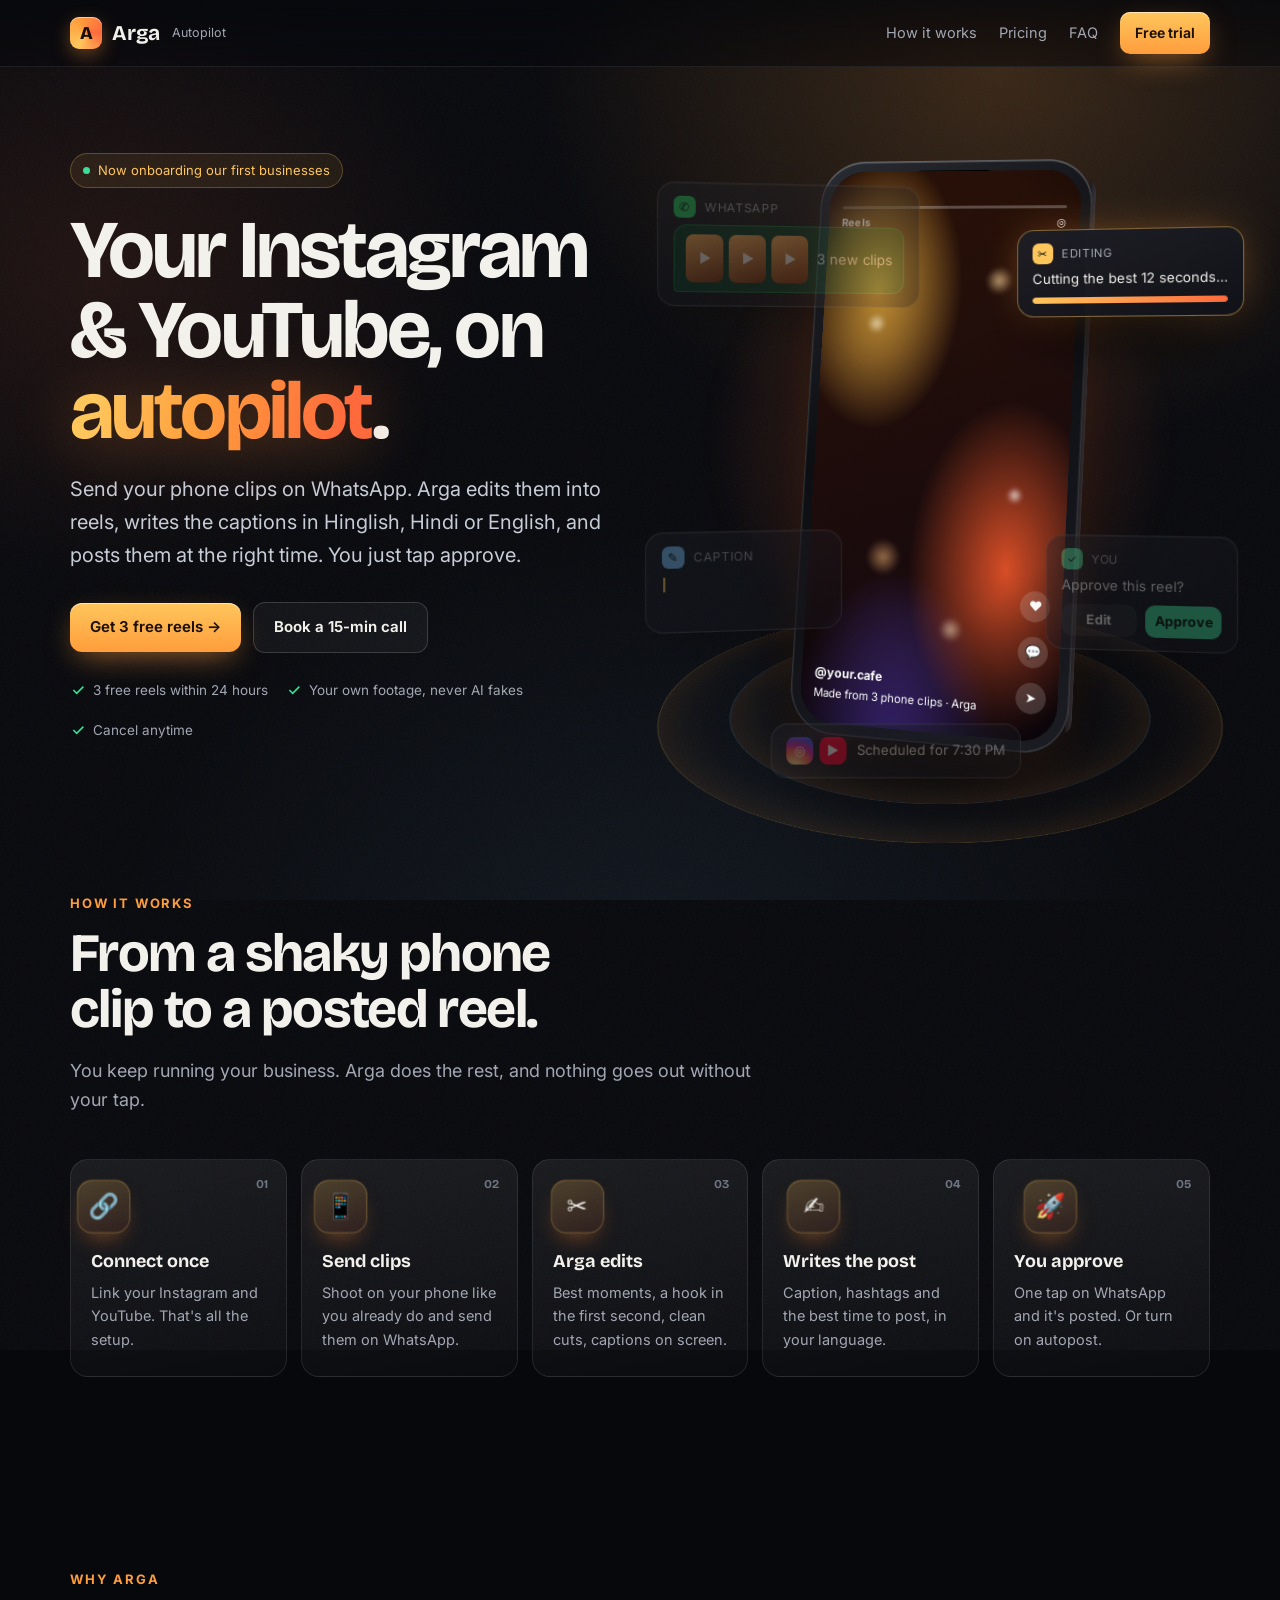
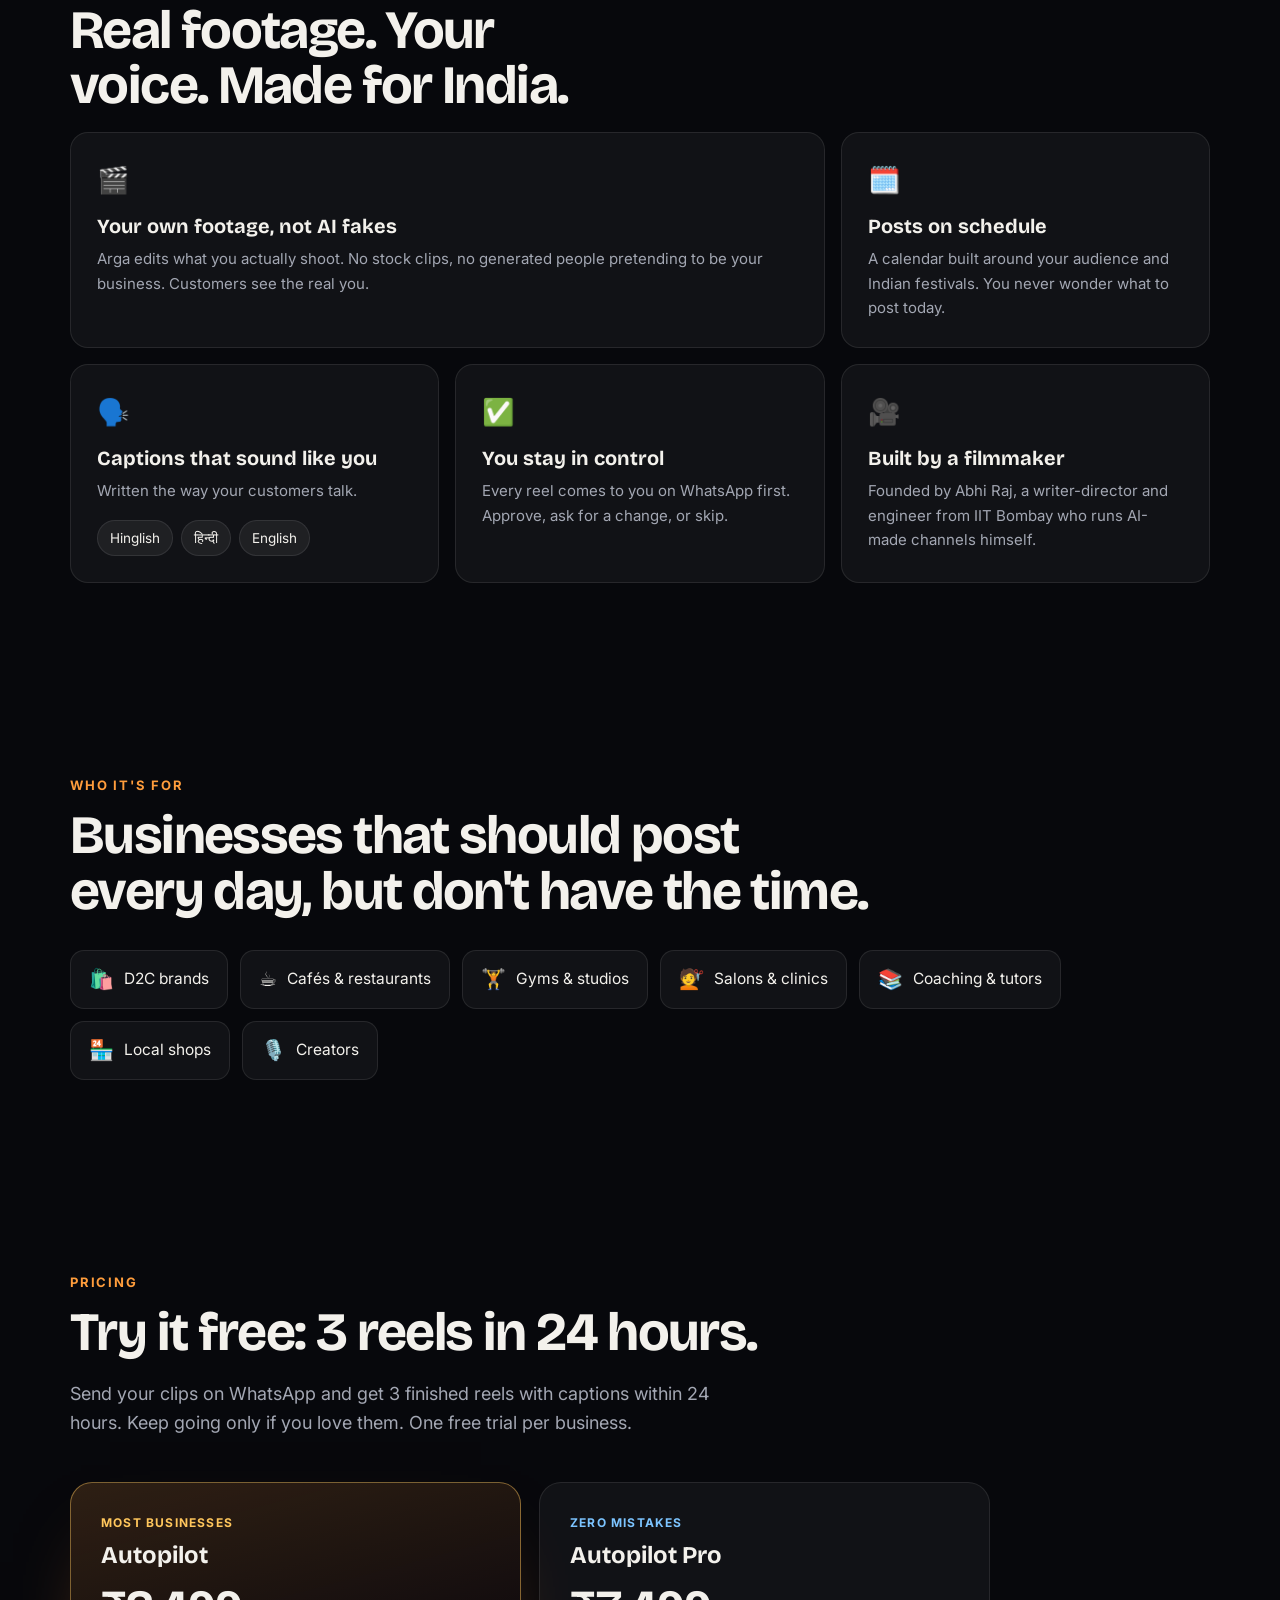
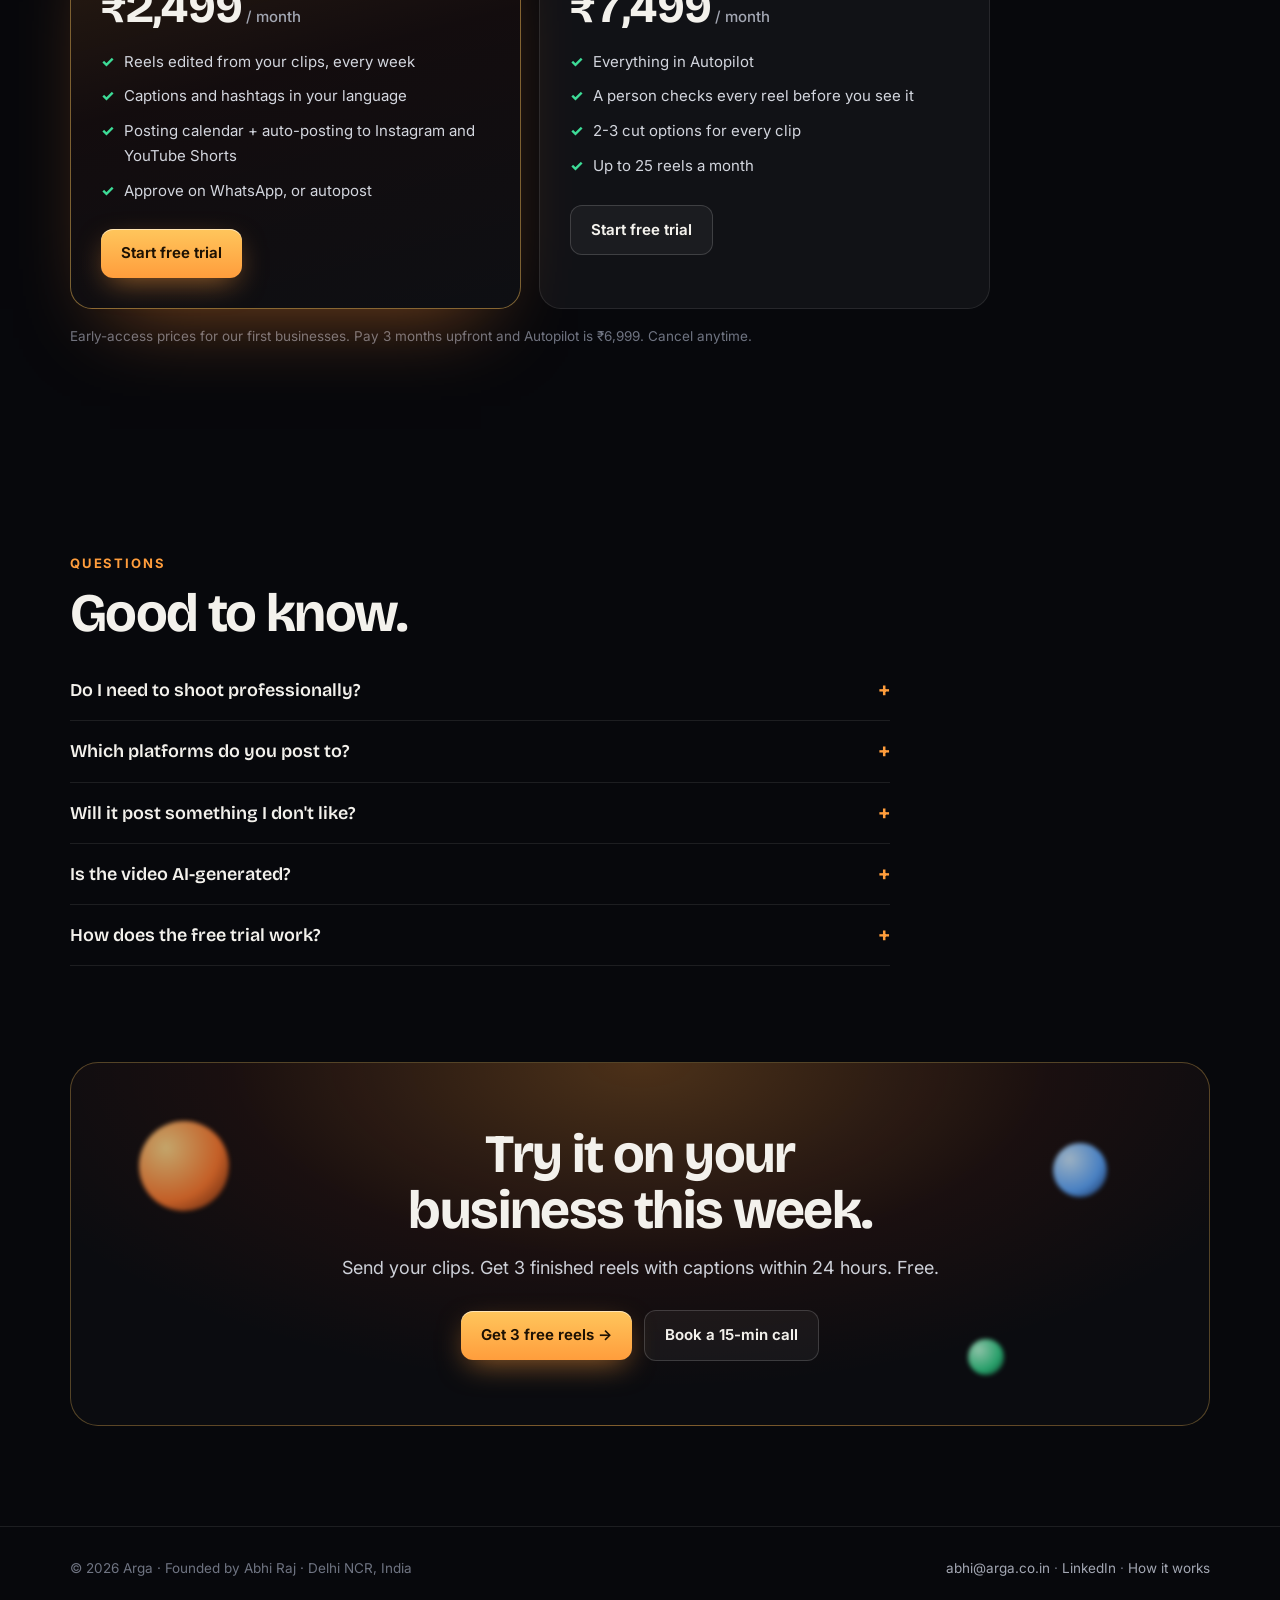
==== commit 2483b147: "Free trial: 3 reels in 24 hours, one per business Co-Authored-By: Claude Opus 5.5 <noreply@anthropic" ====
--- a/index.html
+++ b/index.html
@@ -24,7 +24,7 @@
       <a href="/method.html">How it works</a>
       <a href="#pricing">Pricing</a>
       <a href="#faq">FAQ</a>
-      <a class="btn primary sm" href="mailto:abhi@arga.co.in?subject=Arga%20free%20week">Free week</a>
+      <a class="btn primary sm" href="mailto:abhi@arga.co.in?subject=Arga%20free%20trial">Free trial</a>
     </nav>
   </div>
 </header>
@@ -37,11 +37,11 @@
         <h1>Your Instagram<br>&amp; YouTube, on <span class="glow">autopilot</span>.</h1>
         <p class="lede">Send your phone clips on WhatsApp. Arga edits them into reels, writes the captions in Hinglish, Hindi or English, and posts them at the right time. You just tap approve.</p>
         <div class="cta">
-          <a class="btn primary" href="mailto:abhi@arga.co.in?subject=Arga%20free%20week">Start your free week →</a>
+          <a class="btn primary" href="mailto:abhi@arga.co.in?subject=Arga%20free%20trial">Get 3 free reels →</a>
           <a class="btn ghost" href="https://cal.id/abhi-raj/partnership-call" rel="noopener">Book a 15-min call</a>
         </div>
         <div class="trust">
-          <span><svg viewBox="0 0 24 24" fill="none" stroke="currentColor" stroke-width="2.4"><path d="M5 12l5 5L20 7"/></svg>5 free reels in your first week</span>
+          <span><svg viewBox="0 0 24 24" fill="none" stroke="currentColor" stroke-width="2.4"><path d="M5 12l5 5L20 7"/></svg>3 free reels within 24 hours</span>
           <span><svg viewBox="0 0 24 24" fill="none" stroke="currentColor" stroke-width="2.4"><path d="M5 12l5 5L20 7"/></svg>Your own footage, never AI fakes</span>
           <span><svg viewBox="0 0 24 24" fill="none" stroke="currentColor" stroke-width="2.4"><path d="M5 12l5 5L20 7"/></svg>Cancel anytime</span>
         </div>
@@ -142,8 +142,8 @@
     <div class="wrap">
       <div class="reveal">
         <div class="kicker">Pricing</div>
-        <h2>First week free. Then one simple plan.</h2>
-        <p class="sub">Try it on your real business: 5 finished reels from your clips, posted for you. Keep going only if you love it.</p>
+        <h2>Try it free: 3 reels in 24 hours.</h2>
+        <p class="sub">Send your clips on WhatsApp and get 3 finished reels with captions within 24 hours. Keep going only if you love them. One free trial per business.</p>
       </div>
       <div class="plans reveal">
         <div class="plan main" data-tilt>
@@ -156,7 +156,7 @@
             <li>Posting calendar + auto-posting to Instagram and YouTube Shorts</li>
             <li>Approve on WhatsApp, or autopost</li>
           </ul>
-          <a class="btn primary" href="mailto:abhi@arga.co.in?subject=Arga%20free%20week%20(Autopilot)">Start free week</a>
+          <a class="btn primary" href="mailto:abhi@arga.co.in?subject=Arga%20free%20trial%20(Autopilot)">Start free trial</a>
         </div>
         <div class="plan" data-tilt>
           <div class="tagline" style="color:var(--sky)">Zero mistakes</div>
@@ -168,10 +168,10 @@
             <li>2-3 cut options for every clip</li>
             <li>Up to 25 reels a month</li>
           </ul>
-          <a class="btn ghost" href="mailto:abhi@arga.co.in?subject=Arga%20free%20week%20(Pro)">Start free week</a>
-        </div>
-      </div>
-      <p class="note">Early-access prices for our first businesses. Cancel anytime.</p>
+          <a class="btn ghost" href="mailto:abhi@arga.co.in?subject=Arga%20free%20trial%20(Pro)">Start free trial</a>
+        </div>
+      </div>
+      <p class="note">Early-access prices for our first businesses. Pay 3 months upfront and Autopilot is ₹6,999. Cancel anytime.</p>
     </div>
   </section>
 
@@ -183,7 +183,7 @@
         <details><summary>Which platforms do you post to?</summary><p>Instagram Reels and YouTube Shorts to start. More platforms will follow.</p></details>
         <details><summary>Will it post something I don't like?</summary><p>Not unless you turn on autopost. By default every reel comes to you on WhatsApp first and goes out only after your tap.</p></details>
         <details><summary>Is the video AI-generated?</summary><p>No. Arga edits your own footage. AI helps choose the moments, cut, caption and schedule; your business stays real.</p></details>
-        <details><summary>What happens after the free week?</summary><p>If you like it, you continue on a monthly plan. If not, you stop, and you keep the reels.</p></details>
+        <details><summary>How does the free trial work?</summary><p>Send your clips on WhatsApp and within 24 hours you get 3 finished reels with captions. One trial per business (one Instagram account and one WhatsApp number). Trial reels end with a small "Made with Arga" card; paid plans don't. Like them? Continue on a monthly plan. If not, you keep the reels.</p></details>
       </div>
     </div>
   </section>
@@ -193,9 +193,9 @@
       <div class="finalbox">
         <span class="orb o1"></span><span class="orb o2"></span><span class="orb o3"></span>
         <h2>Try it on your business this week.</h2>
-        <p>Send us 5 clips. Get 5 finished reels with captions, posted for you. Free.</p>
+        <p>Send your clips. Get 3 finished reels with captions within 24 hours. Free.</p>
         <div class="cta">
-          <a class="btn primary" href="mailto:abhi@arga.co.in?subject=Arga%20free%20week">Start your free week →</a>
+          <a class="btn primary" href="mailto:abhi@arga.co.in?subject=Arga%20free%20trial">Get 3 free reels →</a>
           <a class="btn ghost" href="https://cal.id/abhi-raj/partnership-call" rel="noopener">Book a 15-min call</a>
         </div>
       </div>
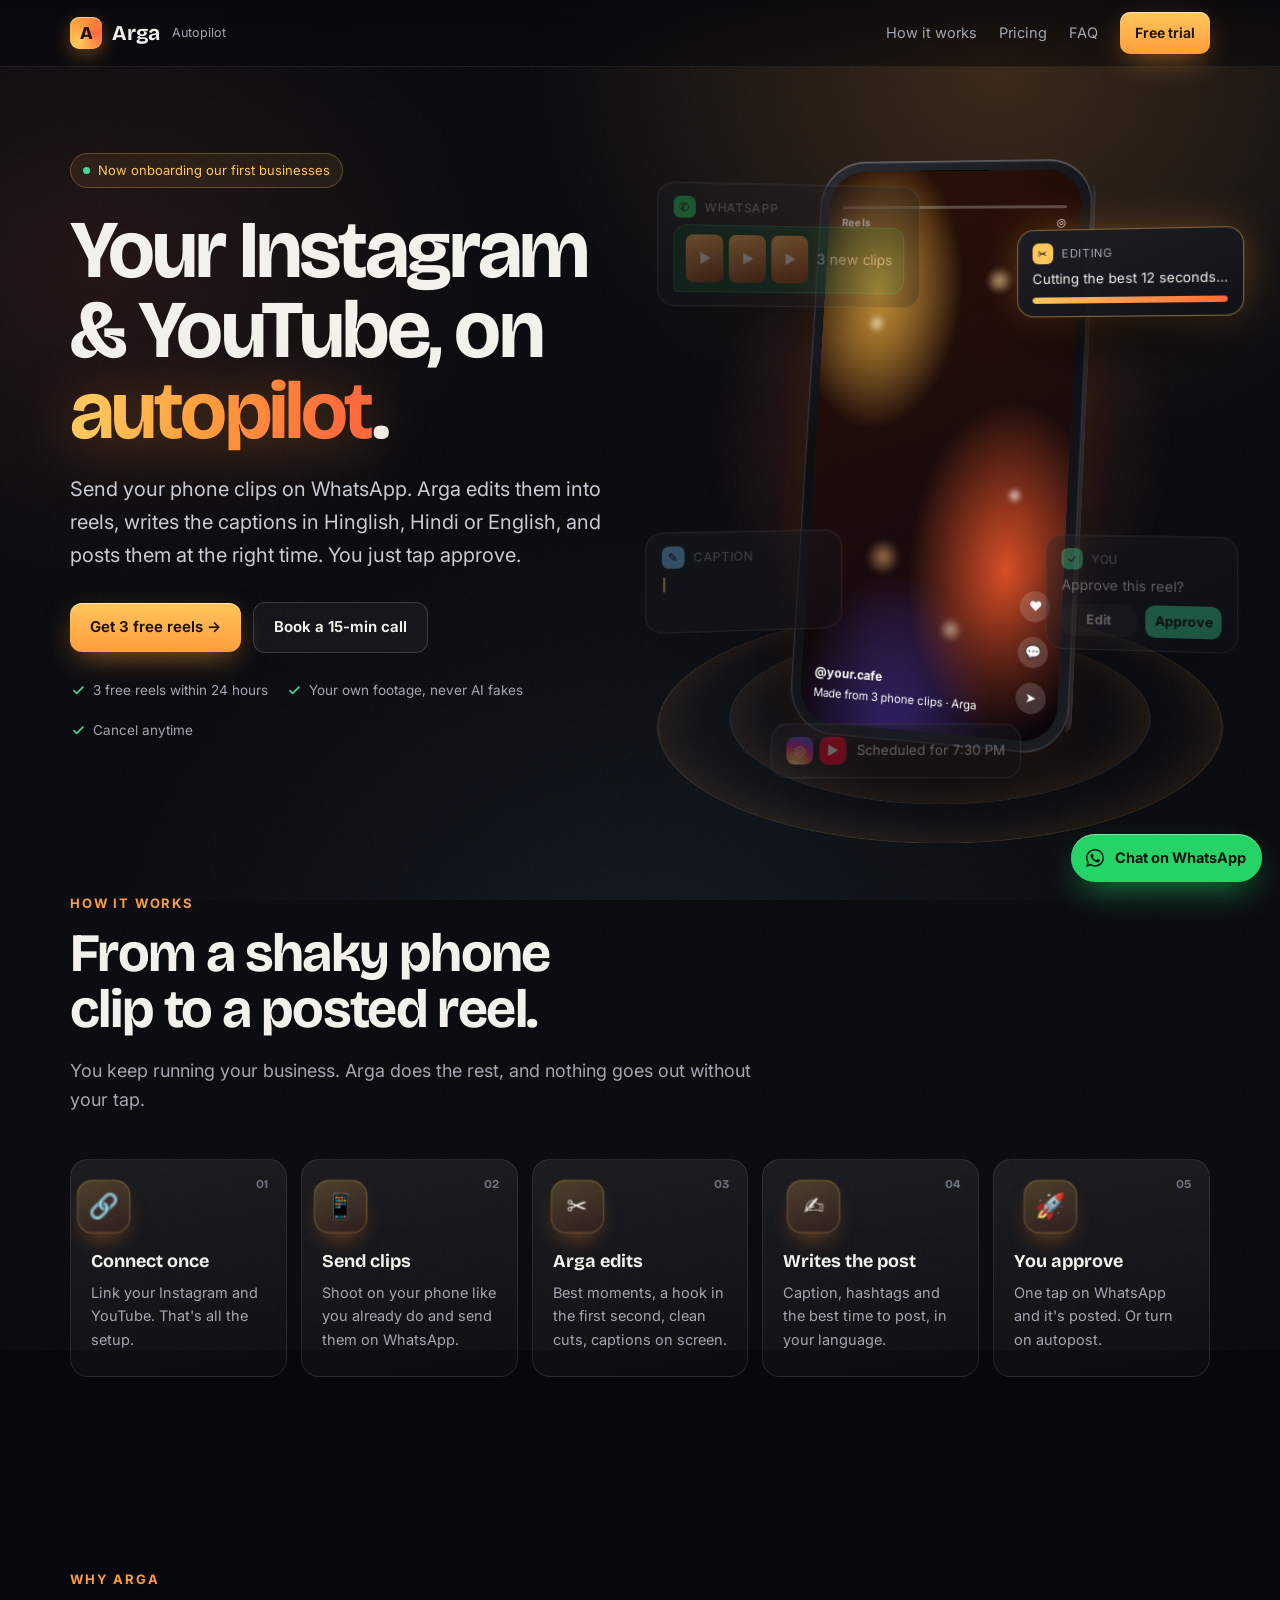
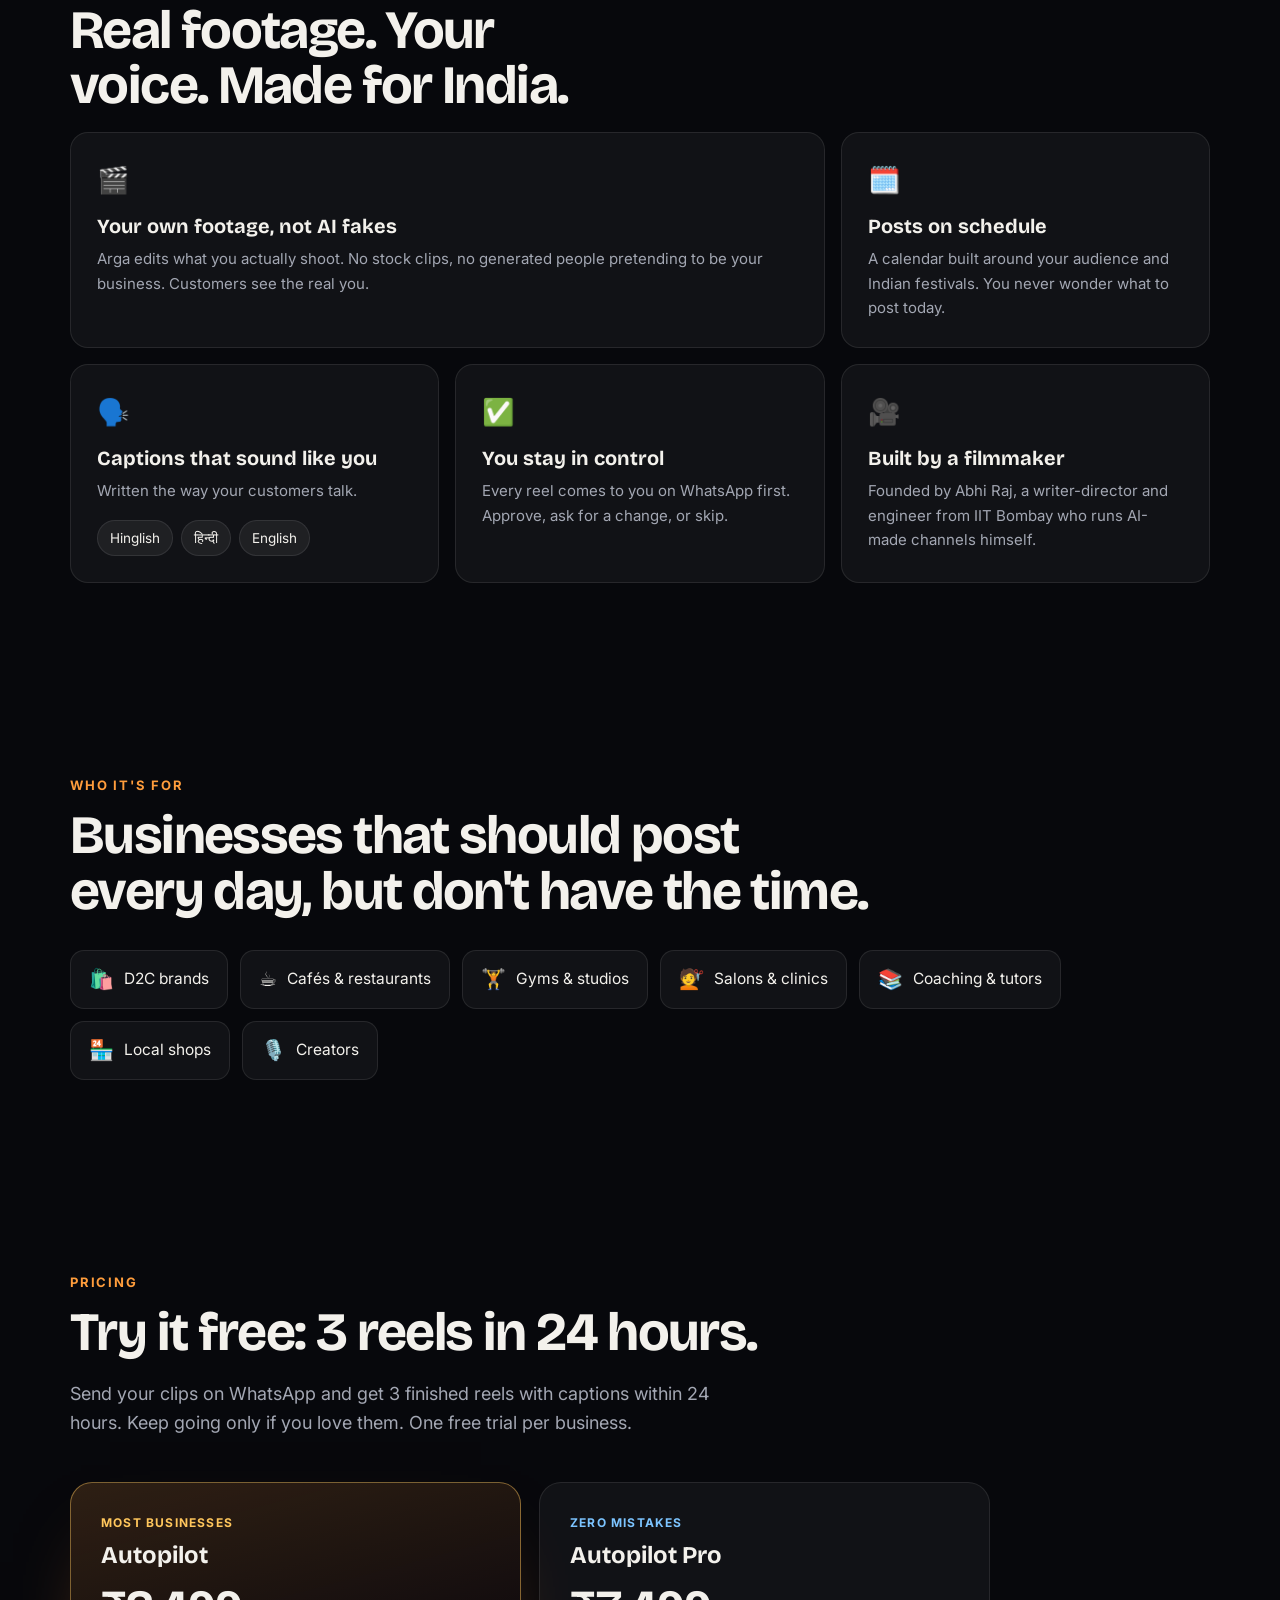
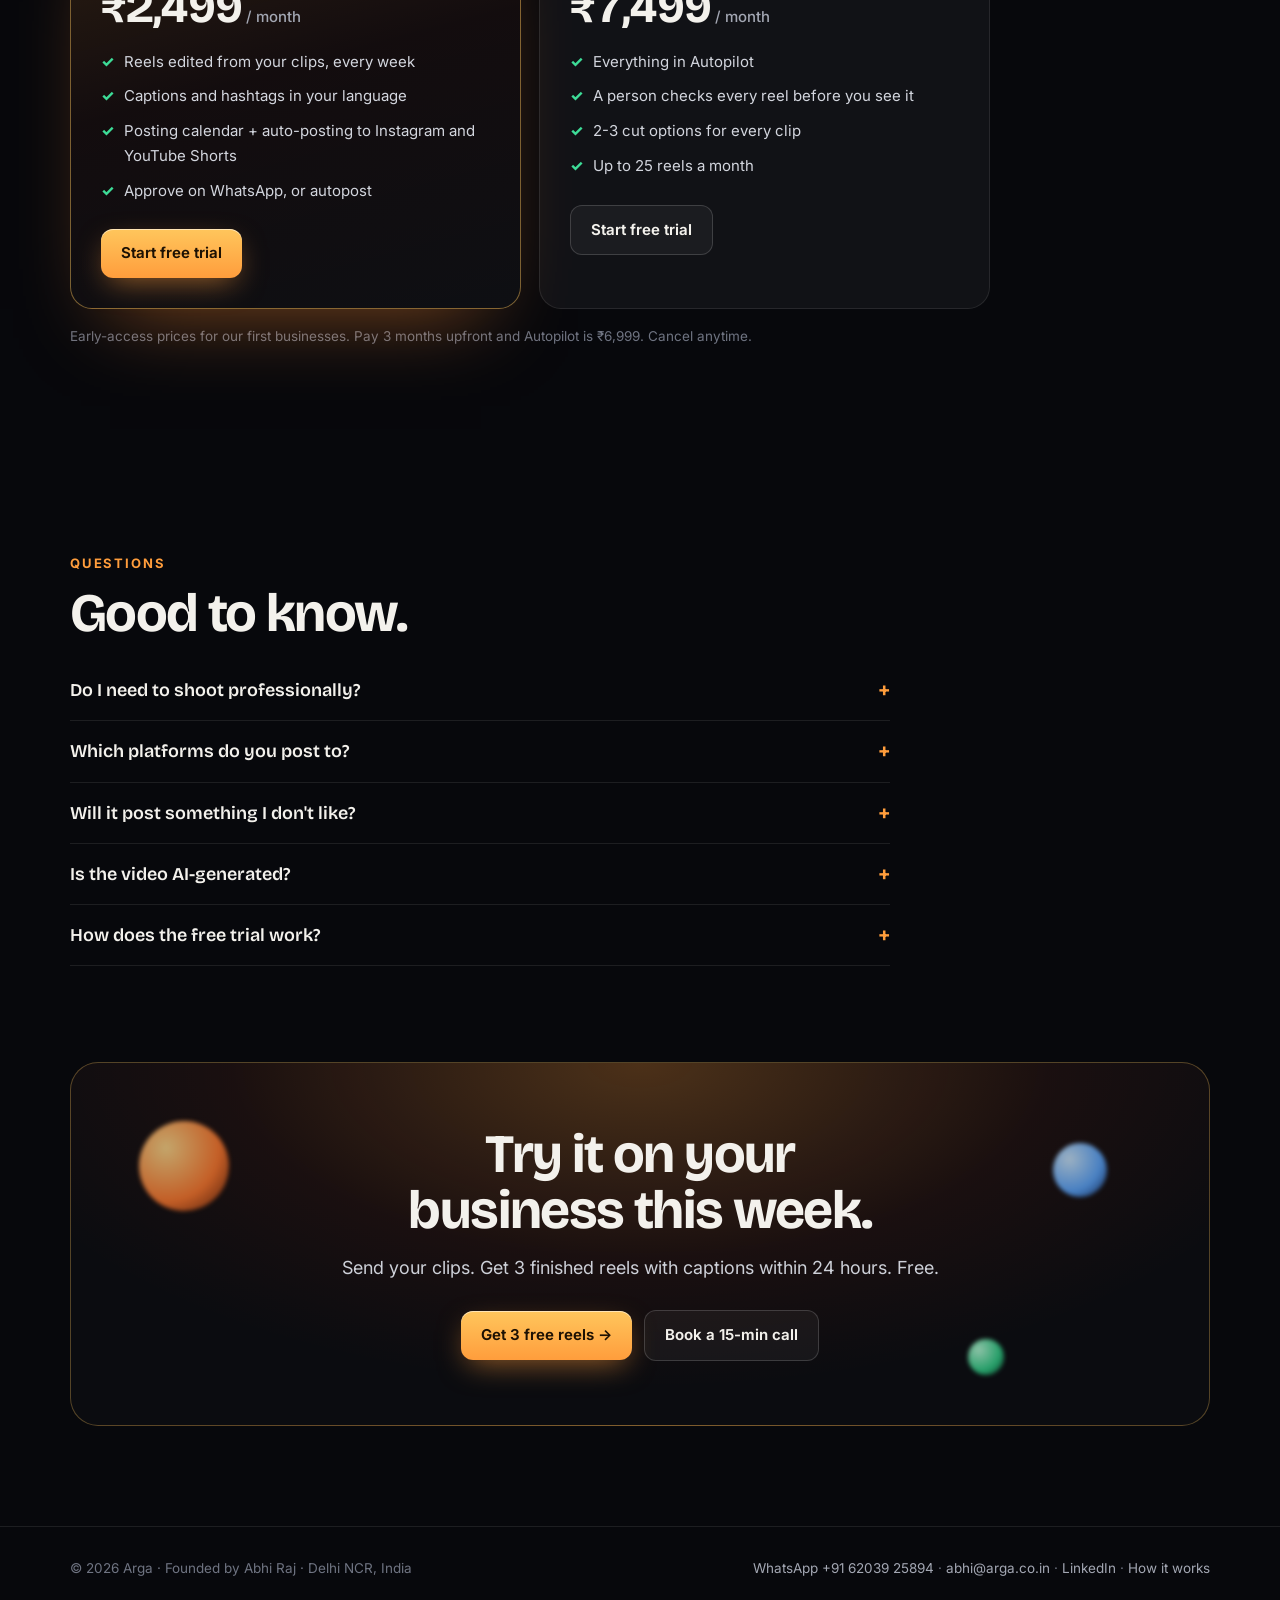
==== commit 12c4359f: "WhatsApp: trial buttons open a chat with Arga, floating WhatsApp button, number in footer Co-Authore" ====
--- a/index.html
+++ b/index.html
@@ -24,7 +24,7 @@
       <a href="/method.html">How it works</a>
       <a href="#pricing">Pricing</a>
       <a href="#faq">FAQ</a>
-      <a class="btn primary sm" href="mailto:abhi@arga.co.in?subject=Arga%20free%20trial">Free trial</a>
+      <a class="btn primary sm" href="https://wa.me/916203925894?text=Hi%20Arga%21%20I%27d%20like%20my%203%20free%20reels.%20My%20business%3A%20" target="_blank" rel="noopener">Free trial</a>
     </nav>
   </div>
 </header>
@@ -37,7 +37,7 @@
         <h1>Your Instagram<br>&amp; YouTube, on <span class="glow">autopilot</span>.</h1>
         <p class="lede">Send your phone clips on WhatsApp. Arga edits them into reels, writes the captions in Hinglish, Hindi or English, and posts them at the right time. You just tap approve.</p>
         <div class="cta">
-          <a class="btn primary" href="mailto:abhi@arga.co.in?subject=Arga%20free%20trial">Get 3 free reels →</a>
+          <a class="btn primary" href="https://wa.me/916203925894?text=Hi%20Arga%21%20I%27d%20like%20my%203%20free%20reels.%20My%20business%3A%20" target="_blank" rel="noopener">Get 3 free reels →</a>
           <a class="btn ghost" href="https://cal.id/abhi-raj/partnership-call" rel="noopener">Book a 15-min call</a>
         </div>
         <div class="trust">
@@ -156,7 +156,7 @@
             <li>Posting calendar + auto-posting to Instagram and YouTube Shorts</li>
             <li>Approve on WhatsApp, or autopost</li>
           </ul>
-          <a class="btn primary" href="mailto:abhi@arga.co.in?subject=Arga%20free%20trial%20(Autopilot)">Start free trial</a>
+          <a class="btn primary" href="https://wa.me/916203925894?text=Hi%20Arga%21%20I%27d%20like%20my%203%20free%20reels.%20My%20business%3A%20" target="_blank" rel="noopener">Start free trial</a>
         </div>
         <div class="plan" data-tilt>
           <div class="tagline" style="color:var(--sky)">Zero mistakes</div>
@@ -168,7 +168,7 @@
             <li>2-3 cut options for every clip</li>
             <li>Up to 25 reels a month</li>
           </ul>
-          <a class="btn ghost" href="mailto:abhi@arga.co.in?subject=Arga%20free%20trial%20(Pro)">Start free trial</a>
+          <a class="btn ghost" href="https://wa.me/916203925894?text=Hi%20Arga%21%20I%27d%20like%20my%203%20free%20reels.%20My%20business%3A%20" target="_blank" rel="noopener">Start free trial</a>
         </div>
       </div>
       <p class="note">Early-access prices for our first businesses. Pay 3 months upfront and Autopilot is ₹6,999. Cancel anytime.</p>
@@ -195,7 +195,7 @@
         <h2>Try it on your business this week.</h2>
         <p>Send your clips. Get 3 finished reels with captions within 24 hours. Free.</p>
         <div class="cta">
-          <a class="btn primary" href="mailto:abhi@arga.co.in?subject=Arga%20free%20trial">Get 3 free reels →</a>
+          <a class="btn primary" href="https://wa.me/916203925894?text=Hi%20Arga%21%20I%27d%20like%20my%203%20free%20reels.%20My%20business%3A%20" target="_blank" rel="noopener">Get 3 free reels →</a>
           <a class="btn ghost" href="https://cal.id/abhi-raj/partnership-call" rel="noopener">Book a 15-min call</a>
         </div>
       </div>
@@ -206,9 +206,10 @@
 <footer>
   <div class="wrap">
     <span>© <span id="y">2026</span> Arga · Founded by Abhi Raj · Delhi NCR, India</span>
-    <span><a href="mailto:abhi@arga.co.in">abhi@arga.co.in</a> · <a href="https://www.linkedin.com/in/abhiraj-films/" rel="noopener">LinkedIn</a> · <a href="/method.html">How it works</a></span>
+    <span><a href="https://wa.me/916203925894?text=Hi%20Arga%21%20I%27d%20like%20my%203%20free%20reels.%20My%20business%3A%20" target="_blank" rel="noopener">WhatsApp +91 62039 25894</a> · <a href="mailto:abhi@arga.co.in">abhi@arga.co.in</a> · <a href="https://www.linkedin.com/in/abhiraj-films/" rel="noopener">LinkedIn</a> · <a href="/method.html">How it works</a></span>
   </div>
 </footer>
+<a class="wa-fab" href="https://wa.me/916203925894?text=Hi%20Arga%21%20I%27d%20like%20my%203%20free%20reels.%20My%20business%3A%20" target="_blank" rel="noopener" aria-label="Chat with Arga on WhatsApp"><svg viewBox="0 0 32 32" aria-hidden="true"><path fill="currentColor" d="M16 3C8.8 3 3 8.7 3 15.8c0 2.5.7 4.9 2 7L3 29l6.4-2c2 1.1 4.3 1.7 6.6 1.7 7.2 0 13-5.7 13-12.8S23.2 3 16 3zm0 23.4c-2.1 0-4.1-.6-5.9-1.6l-.4-.3-3.8 1.2 1.2-3.7-.3-.4c-1.2-1.8-1.8-3.8-1.8-5.9C5 9.9 10 5.1 16 5.1s11 4.8 11 10.7-4.9 10.6-11 10.6zm6-7.9c-.3-.2-1.9-.9-2.2-1s-.5-.2-.7.2-.8 1-1 1.2-.4.2-.7.1c-.3-.2-1.4-.5-2.6-1.6-1-.9-1.6-1.9-1.8-2.2s0-.5.1-.6l.5-.6c.2-.2.2-.4.3-.6.1-.2 0-.5 0-.6l-1-2.4c-.3-.6-.5-.5-.7-.5h-.6c-.2 0-.6.1-.9.4-.3.3-1.2 1.1-1.2 2.7s1.2 3.1 1.4 3.3c.2.2 2.4 3.6 5.7 5 .8.3 1.4.5 1.9.7.8.2 1.5.2 2.1.1.6-.1 1.9-.8 2.2-1.5.3-.7.3-1.4.2-1.5-.1-.2-.3-.3-.6-.4z"/></svg><span>Chat on WhatsApp</span></a>
 <script>document.getElementById('y').textContent=new Date().getFullYear()</script>
 <script src="/app.js"></script>
 </body>
--- a/style.css
+++ b/style.css
@@ -251,3 +251,11 @@
   *,*::before,*::after{animation:none!important;transition:none!important}
   .reveal{opacity:1;transform:none}
 }
+
+/* floating WhatsApp button */
+.wa-fab{position:fixed;right:max(18px,env(safe-area-inset-right));bottom:max(18px,env(safe-area-inset-bottom));z-index:60;display:inline-flex;align-items:center;gap:9px;
+  padding:12px 16px 12px 13px;border-radius:999px;background:#25d366;color:#06140b;font-weight:700;font-size:14.5px;text-decoration:none;
+  box-shadow:0 14px 34px -10px rgba(37,211,102,.65),inset 0 1px 0 rgba(255,255,255,.4);transition:transform .2s ease}
+.wa-fab:hover{transform:translateY(-3px)}
+.wa-fab svg{width:22px;height:22px}
+@media (max-width:520px){.wa-fab span{display:none}.wa-fab{padding:13px}}
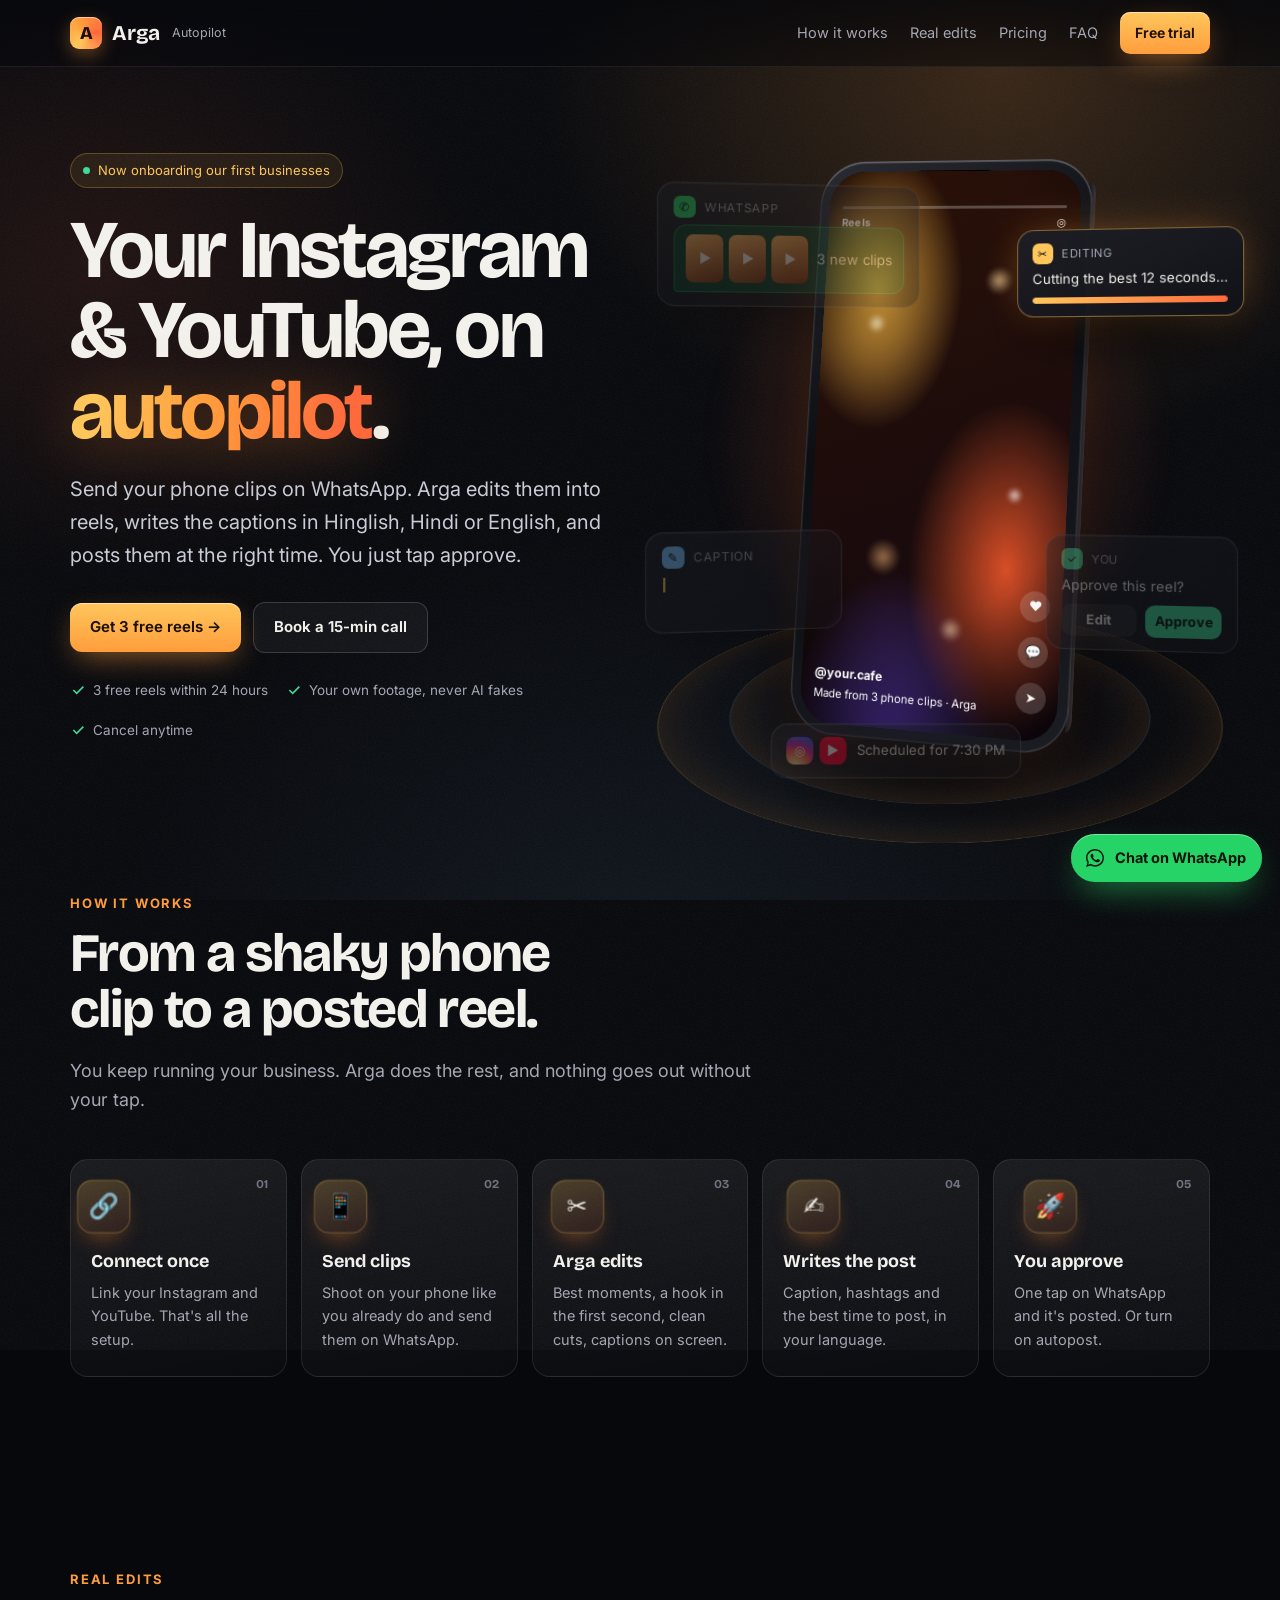
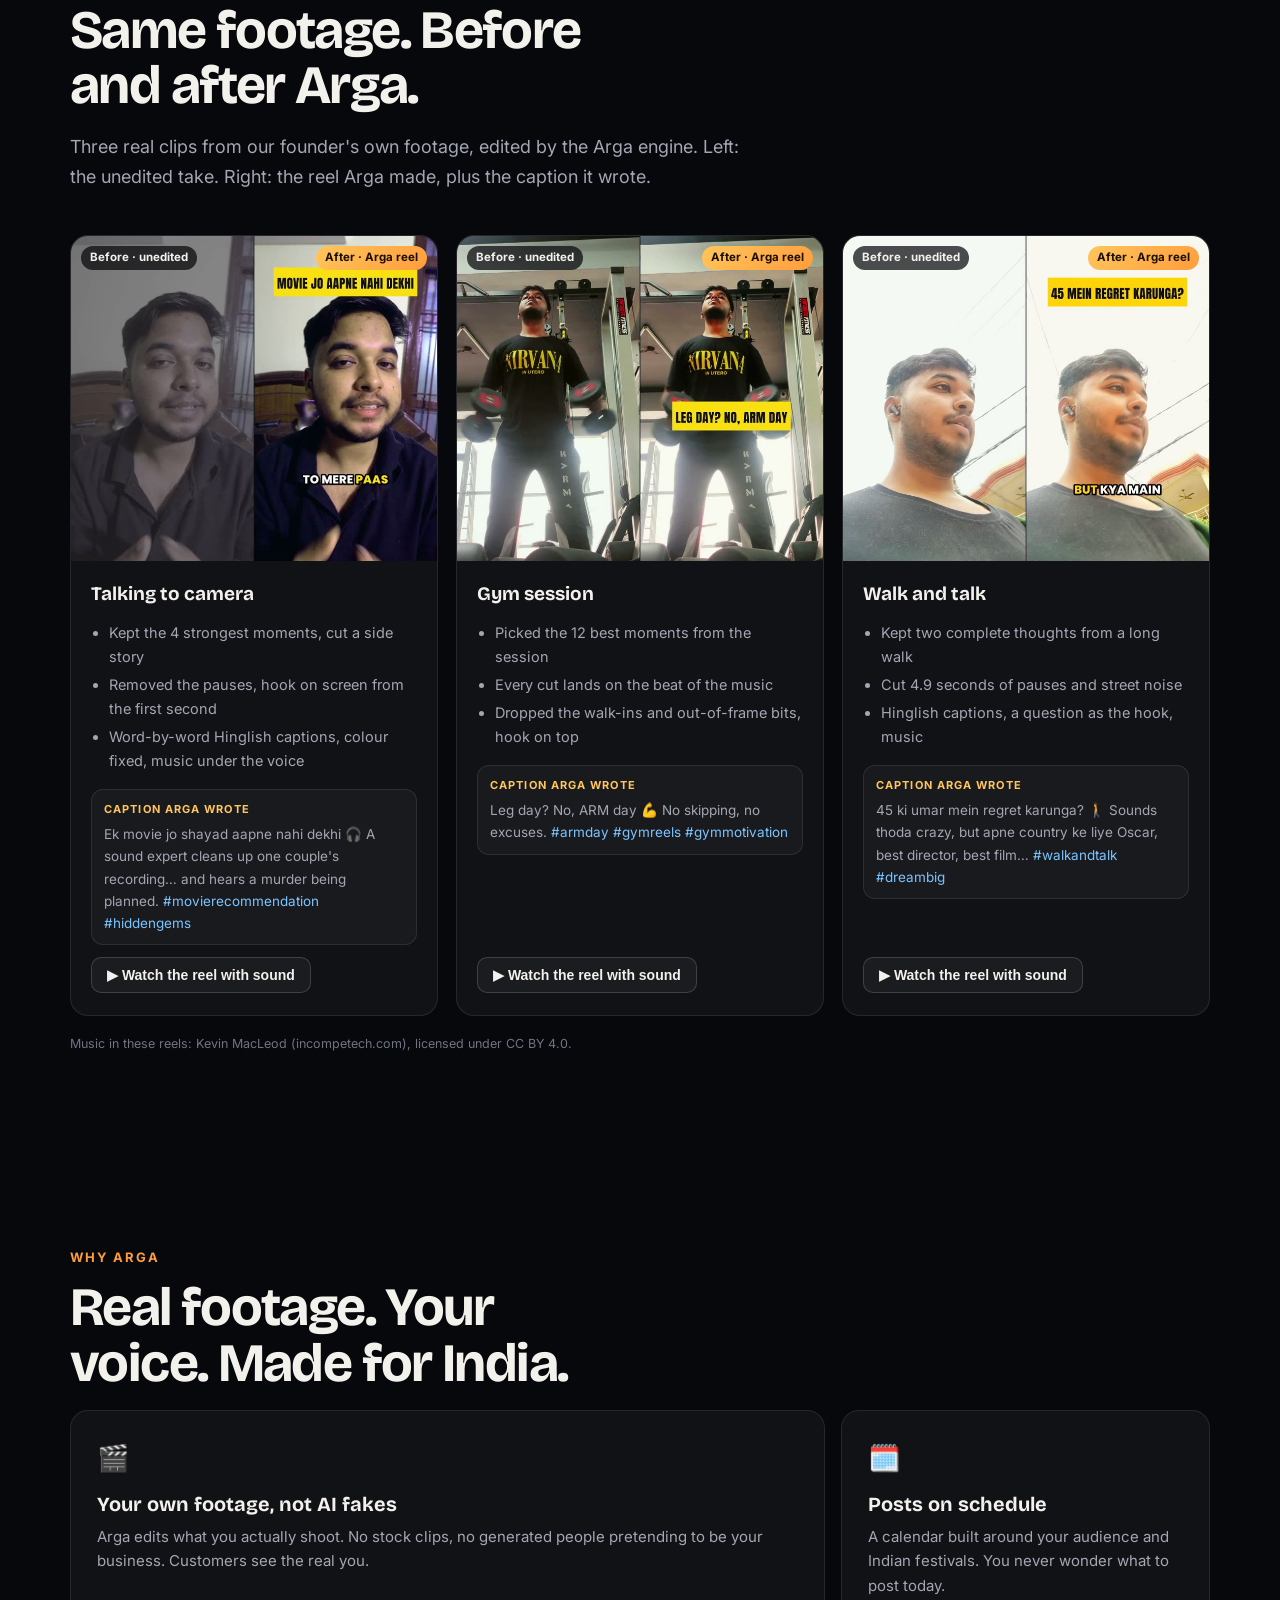
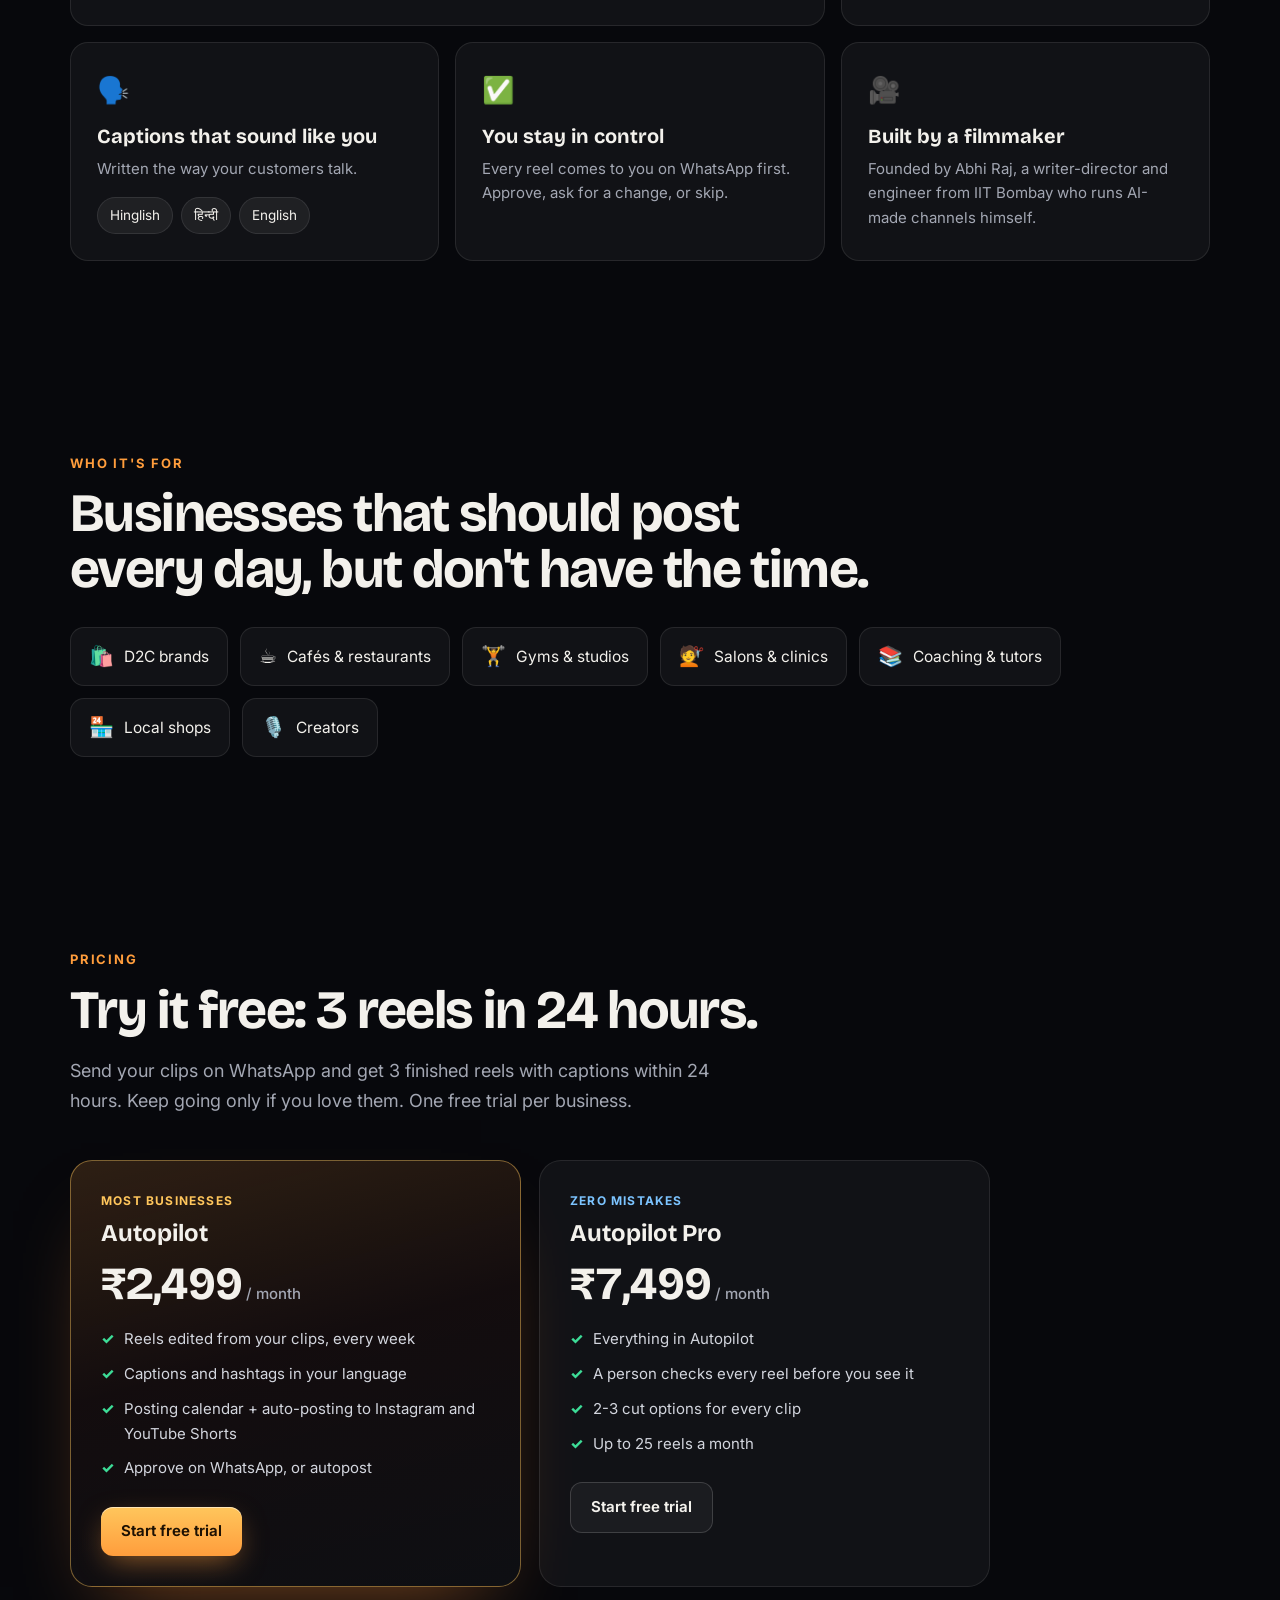
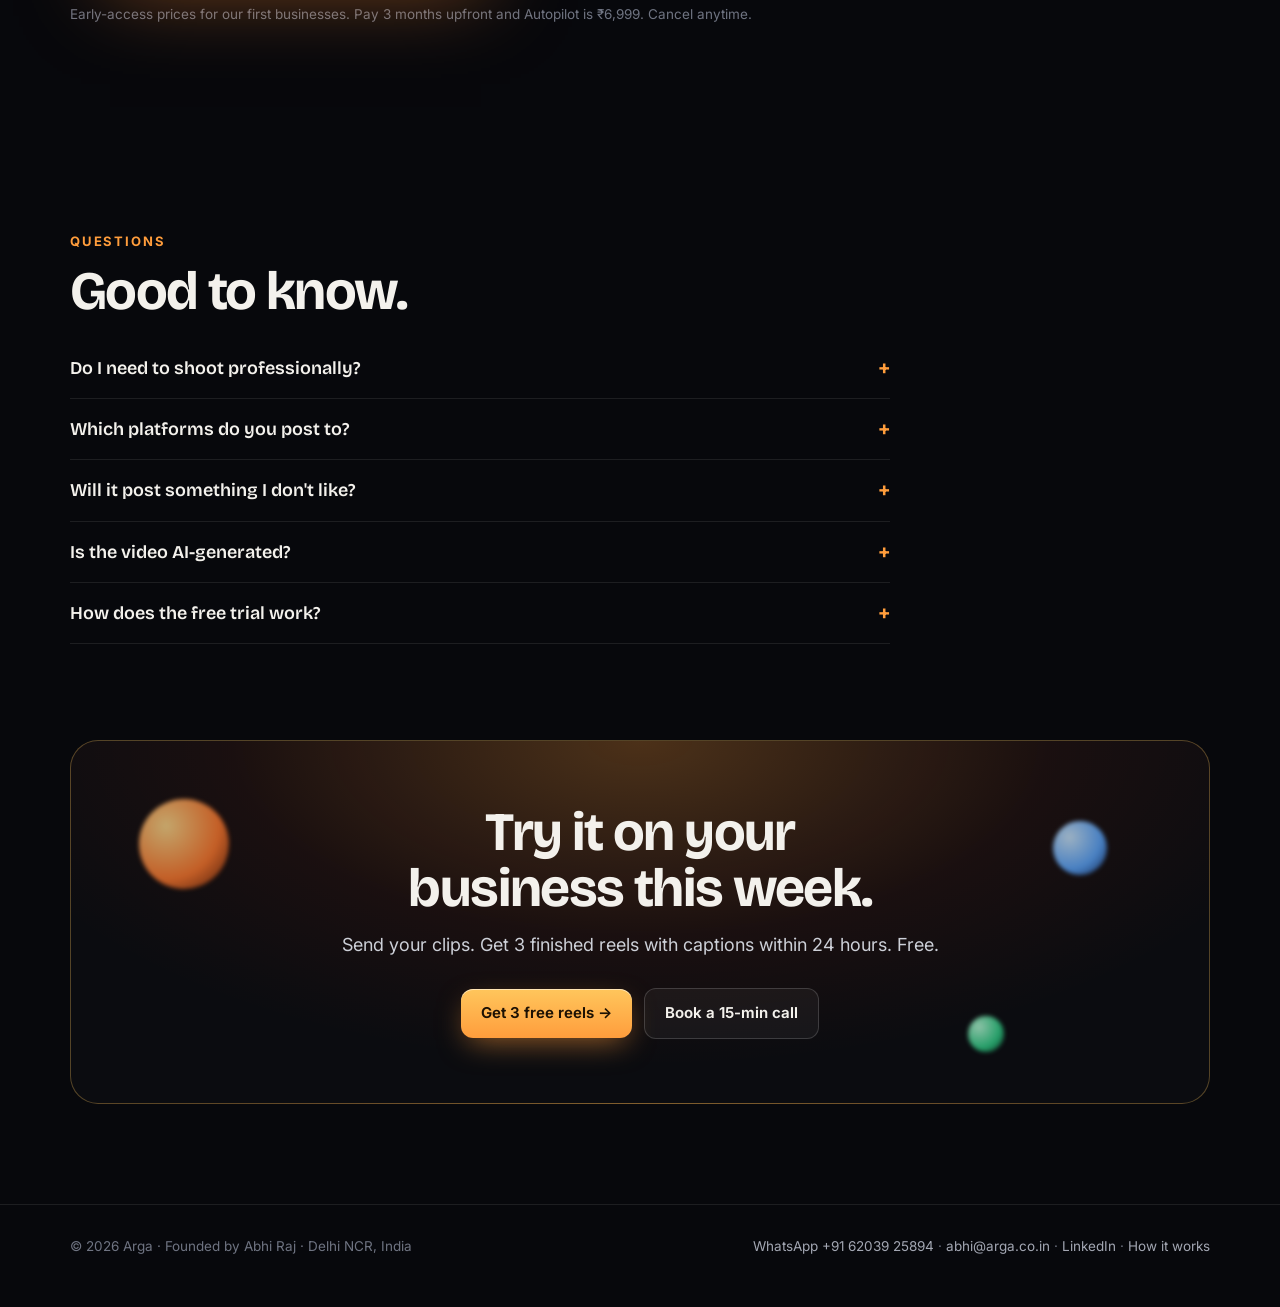
==== commit 5cbb36a0: "Real edits: 3 before/after demos from the founder's own footage Side-by-side loops (play only on scr" ====
--- a/index.html
+++ b/index.html
@@ -6,7 +6,7 @@
 <title>Arga Autopilot</title>
 <meta name="description" content="Arga runs your Instagram and YouTube on autopilot. Send your phone clips on WhatsApp; Arga edits them into reels, writes the captions in Hinglish, Hindi or English and posts them. You just approve.">
 <meta property="og:title" content="Arga Autopilot: your Instagram and YouTube, on autopilot">
-<meta property="og:description" content="Send phone clips on WhatsApp. Get edited reels with captions, posted for you. First week free.">
+<meta property="og:description" content="Send phone clips on WhatsApp. Get edited reels with captions, posted for you. Your first 3 reels free, in 24 hours.">
 <meta name="theme-color" content="#07080c">
 <link rel="icon" href="data:image/svg+xml,<svg xmlns='http://www.w3.org/2000/svg' viewBox='0 0 100 100'><defs><linearGradient id='g' x1='0' y1='0' x2='1' y2='1'><stop offset='0' stop-color='%23ffc65c'/><stop offset='1' stop-color='%23ff6a3d'/></linearGradient></defs><rect width='100' height='100' rx='24' fill='url(%23g)'/><text y='72' x='50' text-anchor='middle' font-size='62' font-weight='800' font-family='Arial,sans-serif' fill='%231a0f02'>A</text></svg>">
 <link rel="preconnect" href="https://fonts.googleapis.com">
@@ -22,6 +22,7 @@
     <a class="brand" href="/"><span class="mark">A</span><b>Arga</b><small>Autopilot</small></a>
     <nav>
       <a href="/method.html">How it works</a>
+      <a href="#real">Real edits</a>
       <a href="#pricing">Pricing</a>
       <a href="#faq">FAQ</a>
       <a class="btn primary sm" href="https://wa.me/916203925894?text=Hi%20Arga%21%20I%27d%20like%20my%203%20free%20reels.%20My%20business%3A%20" target="_blank" rel="noopener">Free trial</a>
@@ -111,6 +112,67 @@
     </div>
   </section>
 
+  <section id="real">
+    <div class="wrap">
+      <div class="reveal">
+        <div class="kicker">Real edits</div>
+        <h2>Same footage. Before and after Arga.</h2>
+        <p class="sub">Three real clips from our founder's own footage, edited by the Arga engine. Left: the unedited take. Right: the reel Arga made, plus the caption it wrote.</p>
+      </div>
+      <div class="demos reveal">
+        <article class="demo">
+          <div class="cmp">
+            <video class="loop" muted loop playsinline preload="none" poster="/demos/a_compare.jpg" data-src="/demos/a_compare.mp4" aria-label="Before and after: talking to camera"></video>
+            <span class="tag l">Before · unedited</span><span class="tag r">After · Arga reel</span>
+          </div>
+          <div class="body">
+            <h3>Talking to camera</h3>
+            <ul>
+              <li>Kept the 4 strongest moments, cut a side story</li>
+              <li>Removed the pauses, hook on screen from the first second</li>
+              <li>Word-by-word Hinglish captions, colour fixed, music under the voice</li>
+            </ul>
+            <p class="capx"><b>Caption Arga wrote</b>Ek movie jo shayad aapne nahi dekhi 🎧 A sound expert cleans up one couple's recording… and hears a murder being planned. <i>#movierecommendation #hiddengems</i></p>
+            <button class="btn ghost sm play" type="button" data-reel="/demos/a_reel.mp4" data-poster="/demos/a_reel.jpg">▶ Watch the reel with sound</button>
+          </div>
+        </article>
+        <article class="demo">
+          <div class="cmp">
+            <video class="loop" muted loop playsinline preload="none" poster="/demos/b_compare.jpg" data-src="/demos/b_compare.mp4" aria-label="Before and after: gym session"></video>
+            <span class="tag l">Before · unedited</span><span class="tag r">After · Arga reel</span>
+          </div>
+          <div class="body">
+            <h3>Gym session</h3>
+            <ul>
+              <li>Picked the 12 best moments from the session</li>
+              <li>Every cut lands on the beat of the music</li>
+              <li>Dropped the walk-ins and out-of-frame bits, hook on top</li>
+            </ul>
+            <p class="capx"><b>Caption Arga wrote</b>Leg day? No, ARM day 💪 No skipping, no excuses. <i>#armday #gymreels #gymmotivation</i></p>
+            <button class="btn ghost sm play" type="button" data-reel="/demos/b_reel.mp4" data-poster="/demos/b_reel.jpg">▶ Watch the reel with sound</button>
+          </div>
+        </article>
+        <article class="demo">
+          <div class="cmp">
+            <video class="loop" muted loop playsinline preload="none" poster="/demos/c_compare.jpg" data-src="/demos/c_compare.mp4" aria-label="Before and after: walk and talk"></video>
+            <span class="tag l">Before · unedited</span><span class="tag r">After · Arga reel</span>
+          </div>
+          <div class="body">
+            <h3>Walk and talk</h3>
+            <ul>
+              <li>Kept two complete thoughts from a long walk</li>
+              <li>Cut 4.9 seconds of pauses and street noise</li>
+              <li>Hinglish captions, a question as the hook, music</li>
+            </ul>
+            <p class="capx"><b>Caption Arga wrote</b>45 ki umar mein regret karunga? 🚶 Sounds thoda crazy, but apne country ke liye Oscar, best director, best film… <i>#walkandtalk #dreambig</i></p>
+            <button class="btn ghost sm play" type="button" data-reel="/demos/c_reel.mp4" data-poster="/demos/c_reel.jpg">▶ Watch the reel with sound</button>
+          </div>
+        </article>
+      </div>
+      <p class="fine">Music in these reels: Kevin MacLeod (incompetech.com), licensed under CC BY 4.0.</p>
+    </div>
+  </section>
+
   <section>
     <div class="wrap">
       <div class="reveal">
@@ -210,6 +272,7 @@
   </div>
 </footer>
 <a class="wa-fab" href="https://wa.me/916203925894?text=Hi%20Arga%21%20I%27d%20like%20my%203%20free%20reels.%20My%20business%3A%20" target="_blank" rel="noopener" aria-label="Chat with Arga on WhatsApp"><svg viewBox="0 0 32 32" aria-hidden="true"><path fill="currentColor" d="M16 3C8.8 3 3 8.7 3 15.8c0 2.5.7 4.9 2 7L3 29l6.4-2c2 1.1 4.3 1.7 6.6 1.7 7.2 0 13-5.7 13-12.8S23.2 3 16 3zm0 23.4c-2.1 0-4.1-.6-5.9-1.6l-.4-.3-3.8 1.2 1.2-3.7-.3-.4c-1.2-1.8-1.8-3.8-1.8-5.9C5 9.9 10 5.1 16 5.1s11 4.8 11 10.7-4.9 10.6-11 10.6zm6-7.9c-.3-.2-1.9-.9-2.2-1s-.5-.2-.7.2-.8 1-1 1.2-.4.2-.7.1c-.3-.2-1.4-.5-2.6-1.6-1-.9-1.6-1.9-1.8-2.2s0-.5.1-.6l.5-.6c.2-.2.2-.4.3-.6.1-.2 0-.5 0-.6l-1-2.4c-.3-.6-.5-.5-.7-.5h-.6c-.2 0-.6.1-.9.4-.3.3-1.2 1.1-1.2 2.7s1.2 3.1 1.4 3.3c.2.2 2.4 3.6 5.7 5 .8.3 1.4.5 1.9.7.8.2 1.5.2 2.1.1.6-.1 1.9-.8 2.2-1.5.3-.7.3-1.4.2-1.5-.1-.2-.3-.3-.6-.4z"/></svg><span>Chat on WhatsApp</span></a>
+<div class="player" id="player" hidden><div class="pbox"><button class="x" type="button" aria-label="Close">×</button><video controls playsinline></video></div></div>
 <script>document.getElementById('y').textContent=new Date().getFullYear()</script>
 <script src="/app.js"></script>
 </body>
--- a/style.css
+++ b/style.css
@@ -259,3 +259,28 @@
 .wa-fab:hover{transform:translateY(-3px)}
 .wa-fab svg{width:22px;height:22px}
 @media (max-width:520px){.wa-fab span{display:none}.wa-fab{padding:13px}}
+
+/* real before/after edits */
+.demos{display:grid;grid-template-columns:repeat(3,1fr);gap:18px}
+.demo{border-radius:var(--r);background:var(--panel);border:1px solid var(--line);overflow:hidden;display:flex;flex-direction:column;min-width:0;transition:border-color .3s,transform .3s}
+.demo:hover{border-color:rgba(255,198,92,.35);transform:translateY(-4px)}
+.demo .cmp{position:relative;aspect-ratio:9/8;background:#000}
+.demo .cmp video{width:100%;height:100%;object-fit:cover;display:block}
+.demo .tag{position:absolute;top:10px;font:700 11.5px/1 var(--body);padding:6px 9px;border-radius:999px;background:rgba(7,8,12,.72);-webkit-backdrop-filter:blur(6px);backdrop-filter:blur(6px);color:var(--ink)}
+.demo .tag.l{left:10px}
+.demo .tag.r{right:10px;background:linear-gradient(135deg,var(--marigold),var(--saffron));color:#1a0f02}
+.demo .body{padding:20px 20px 22px;display:flex;flex-direction:column;gap:12px;flex:1}
+.demo h3{font:700 19px/1.25 var(--display);margin:0}
+.demo ul{margin:0;padding-left:18px;color:var(--dim);font-size:14.5px}
+.demo li{margin:4px 0}
+.demo .capx{margin:0;font-size:13.5px;color:var(--dim);background:rgba(255,255,255,.035);border:1px solid var(--line);border-radius:12px;padding:10px 12px}
+.demo .capx b{color:var(--marigold);display:block;font-size:11px;letter-spacing:.1em;text-transform:uppercase;margin-bottom:5px}
+.demo .capx i{color:var(--sky);font-style:normal}
+.demo .play{margin-top:auto;align-self:flex-start}
+.fine{color:var(--mute);font-size:12.5px;margin:18px 0 0}
+@media (max-width:900px){.demos{grid-template-columns:1fr;max-width:520px;margin:0 auto}}
+.player{position:fixed;inset:0;z-index:100;background:rgba(4,5,8,.88);-webkit-backdrop-filter:blur(8px);backdrop-filter:blur(8px);display:grid;place-items:center;padding:24px 16px}
+.player[hidden]{display:none}
+.player .pbox{position:relative;height:min(86vh,860px);aspect-ratio:9/16;max-width:100%}
+.player video{width:100%;height:100%;border-radius:18px;background:#000;object-fit:contain;display:block}
+.player .x{position:absolute;top:-12px;right:-12px;width:40px;height:40px;border-radius:50%;border:1px solid var(--line2);background:#14161f;color:var(--ink);font-size:22px;line-height:1;cursor:pointer;z-index:2}
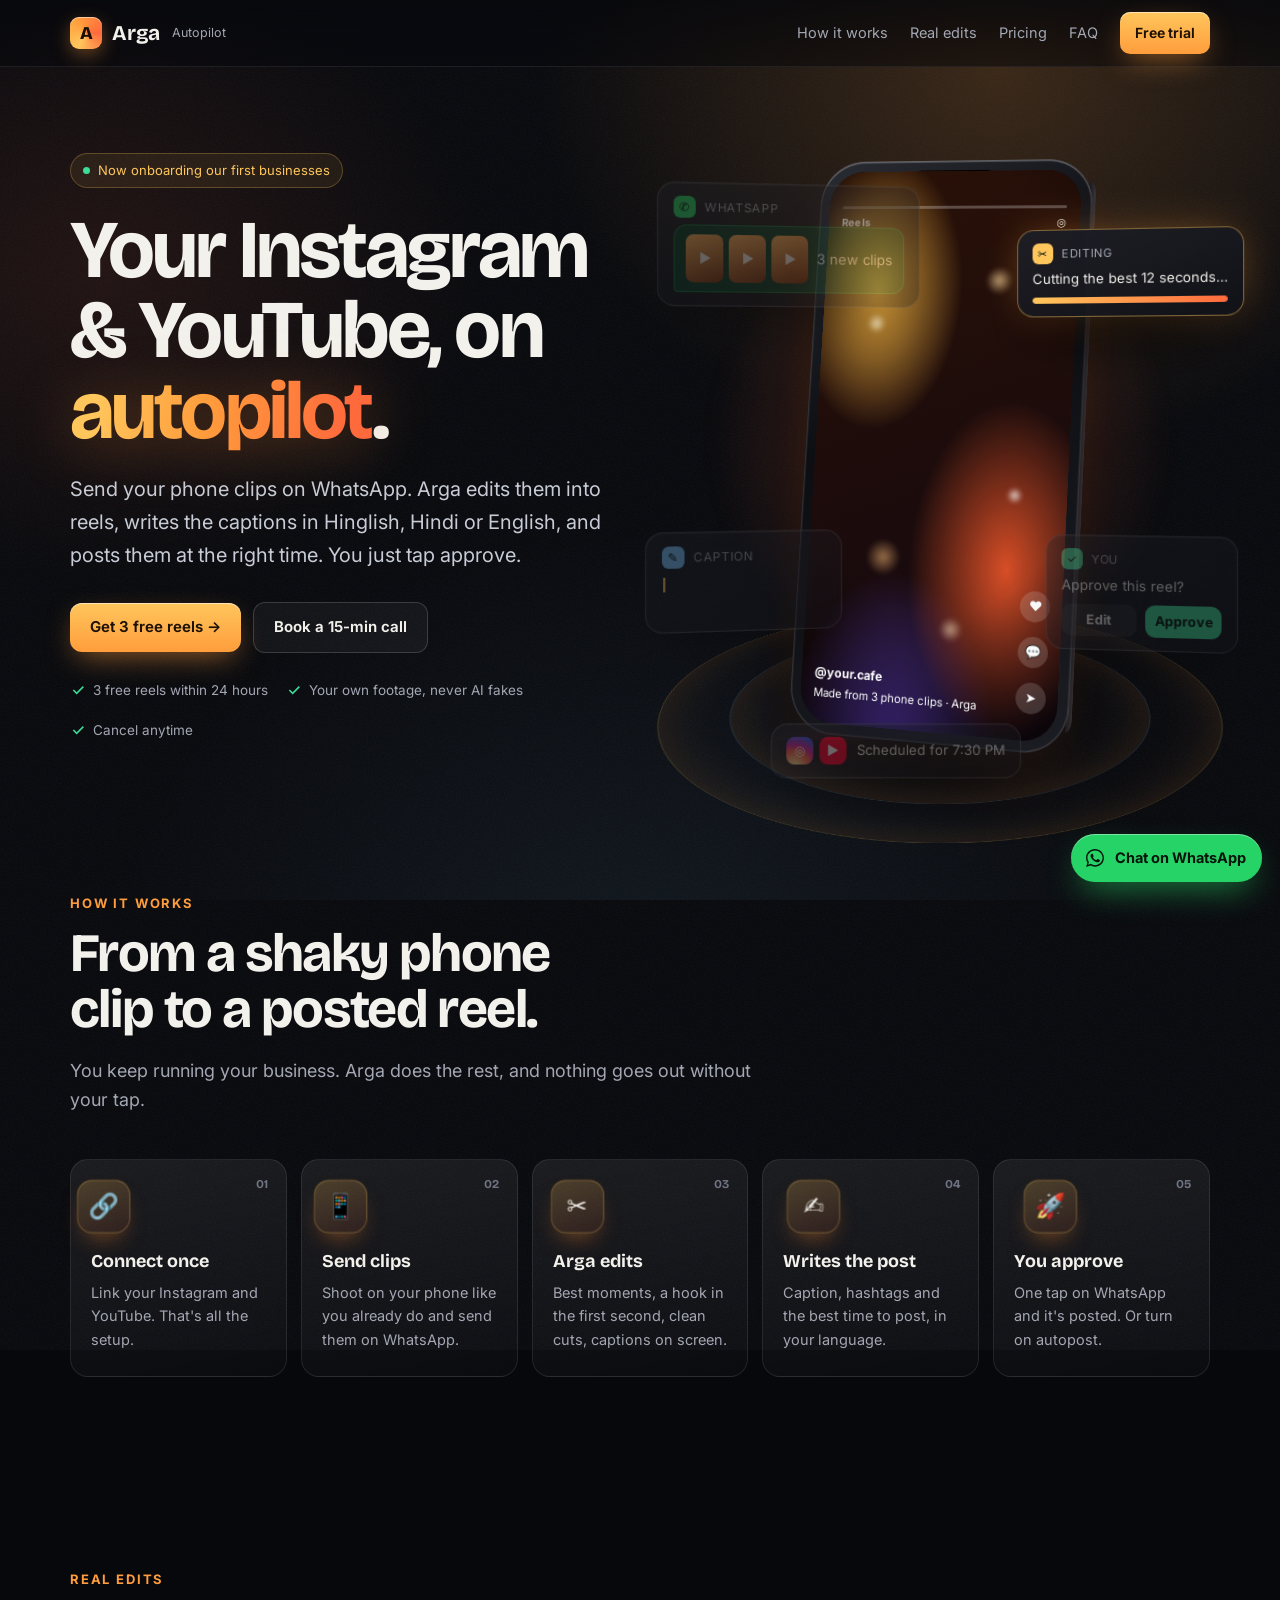
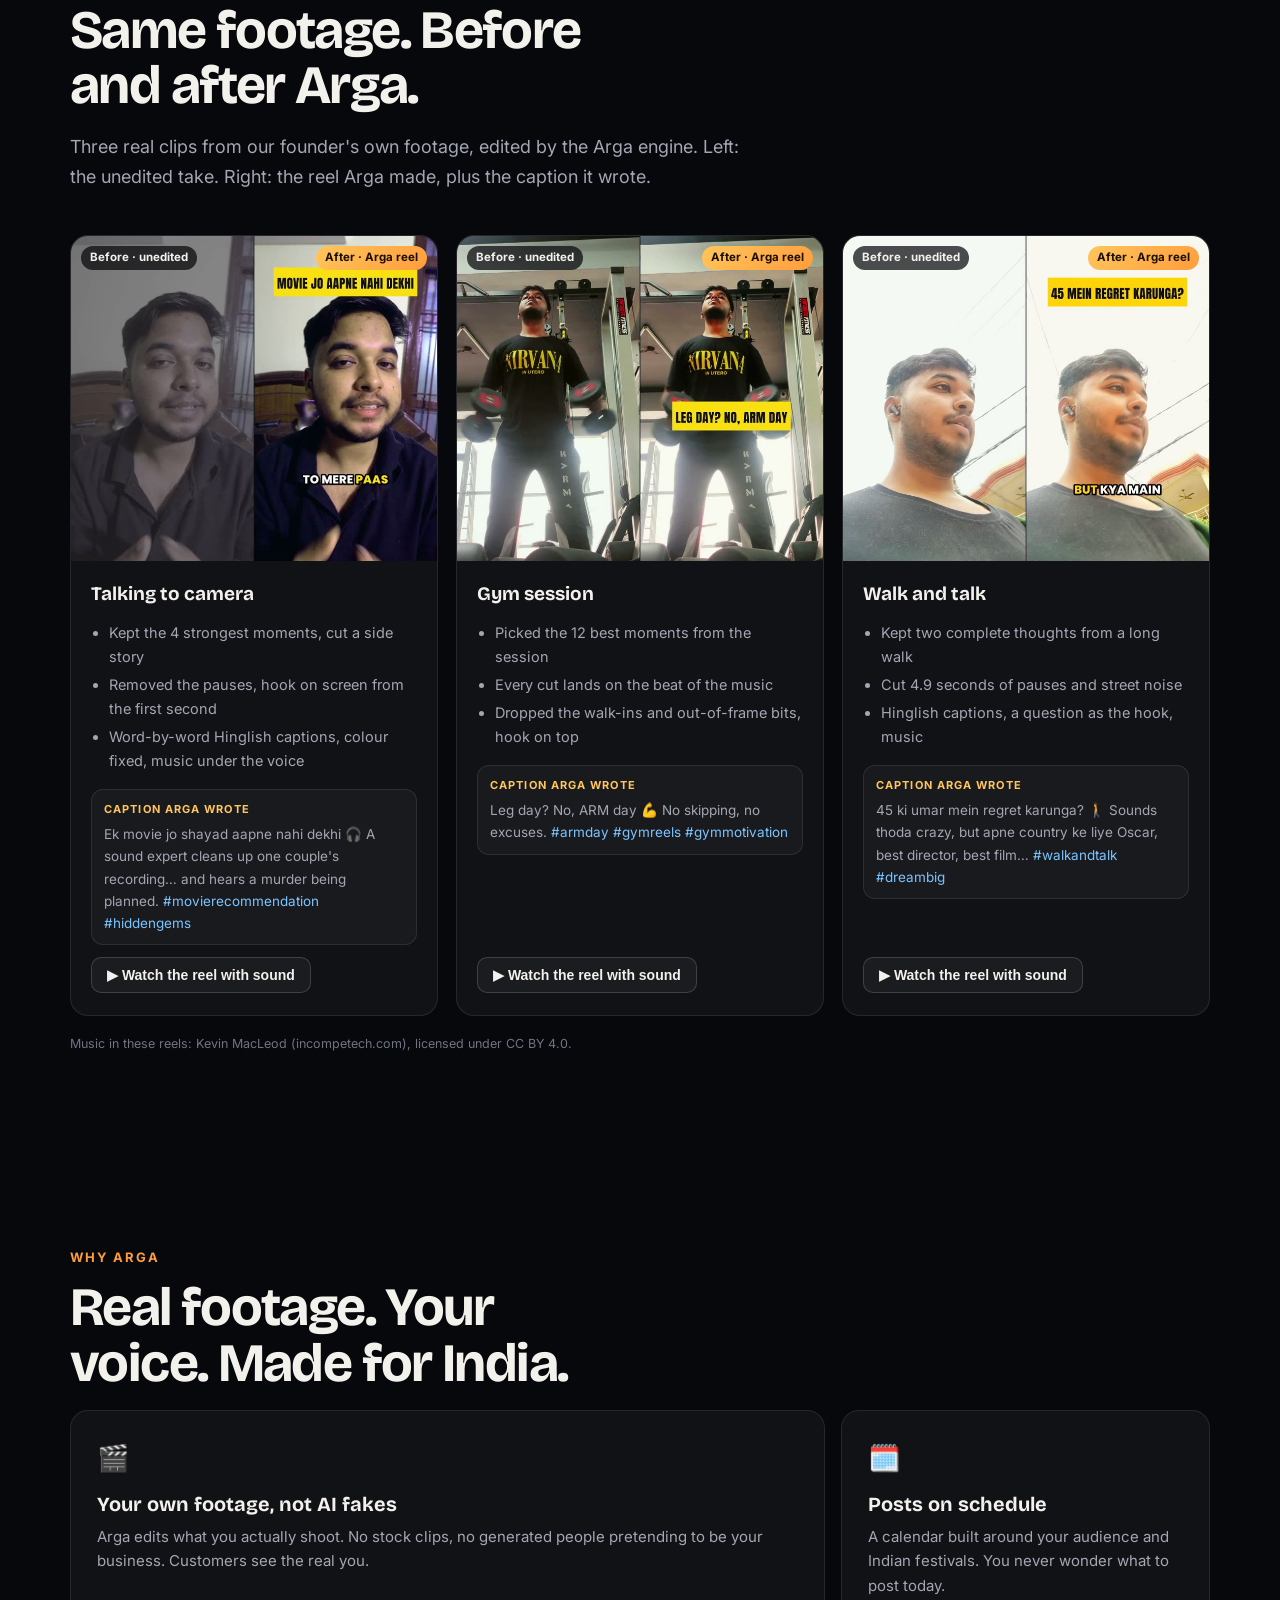
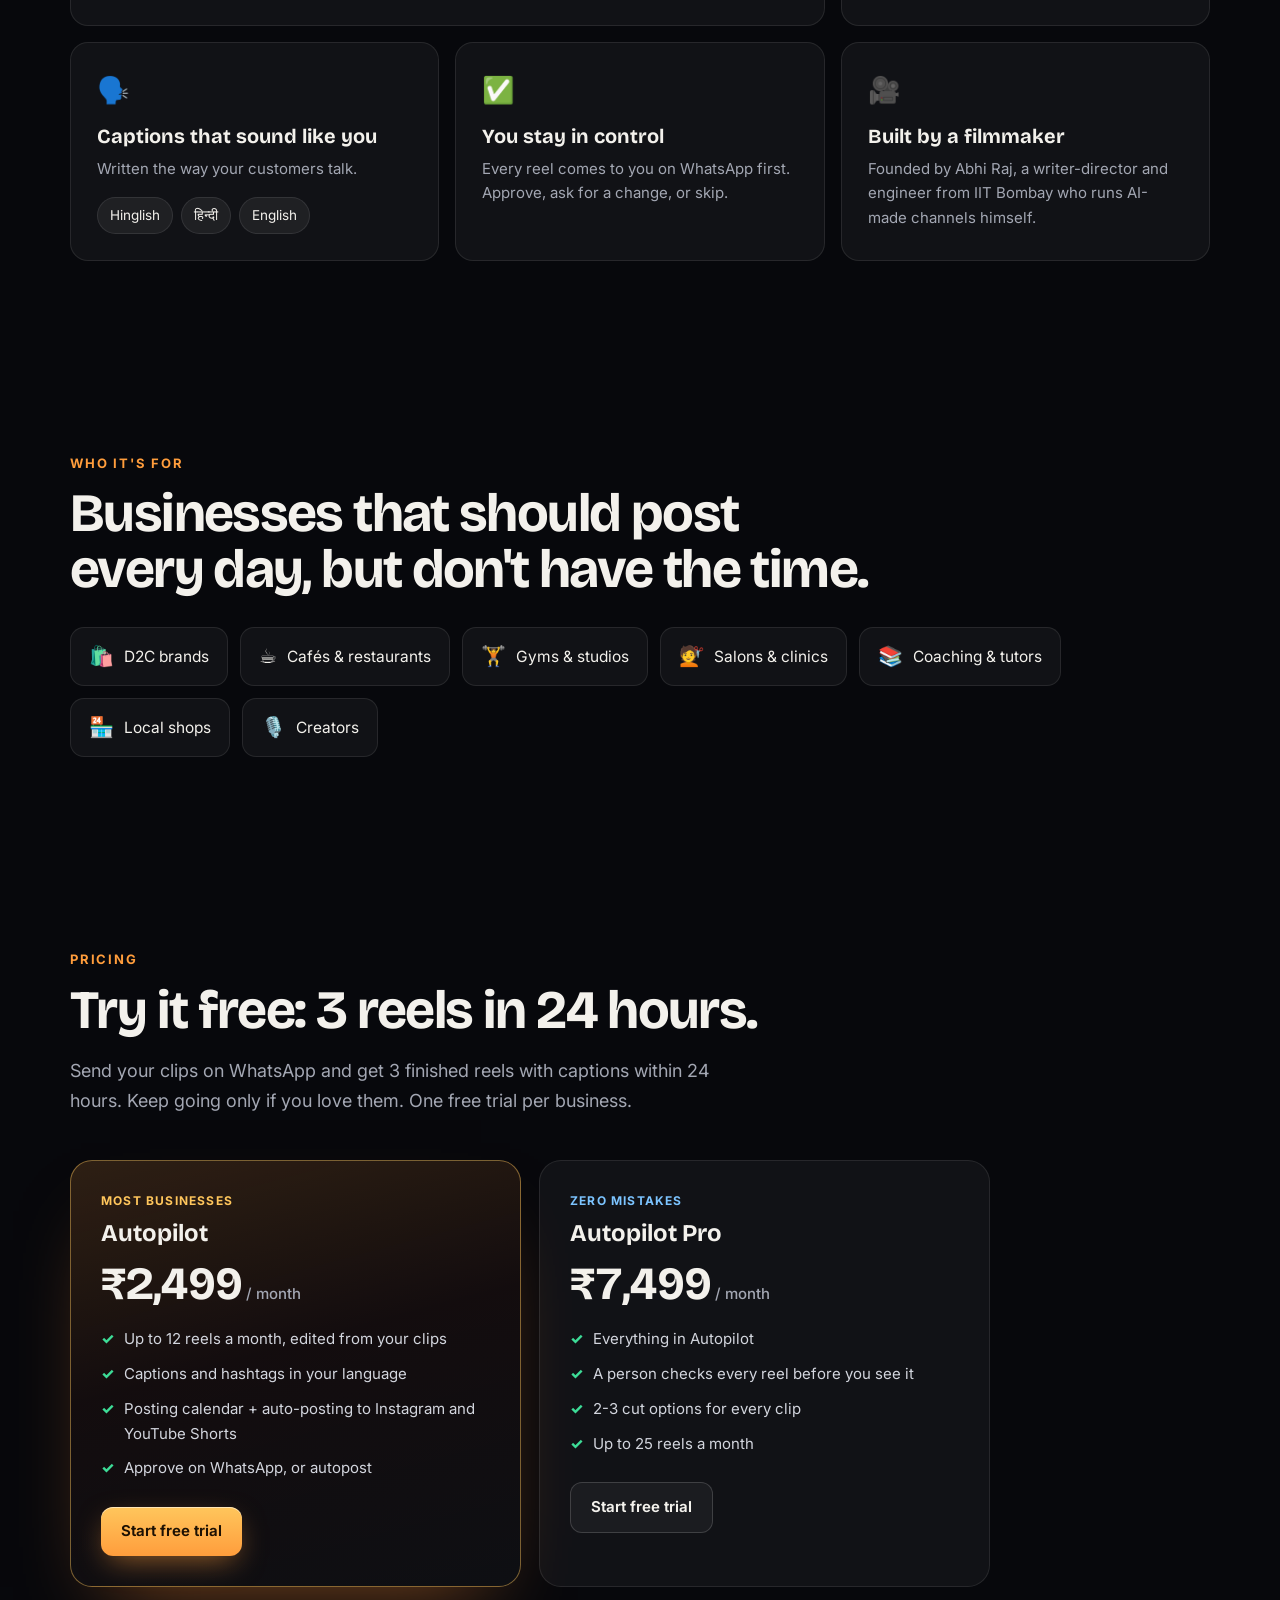
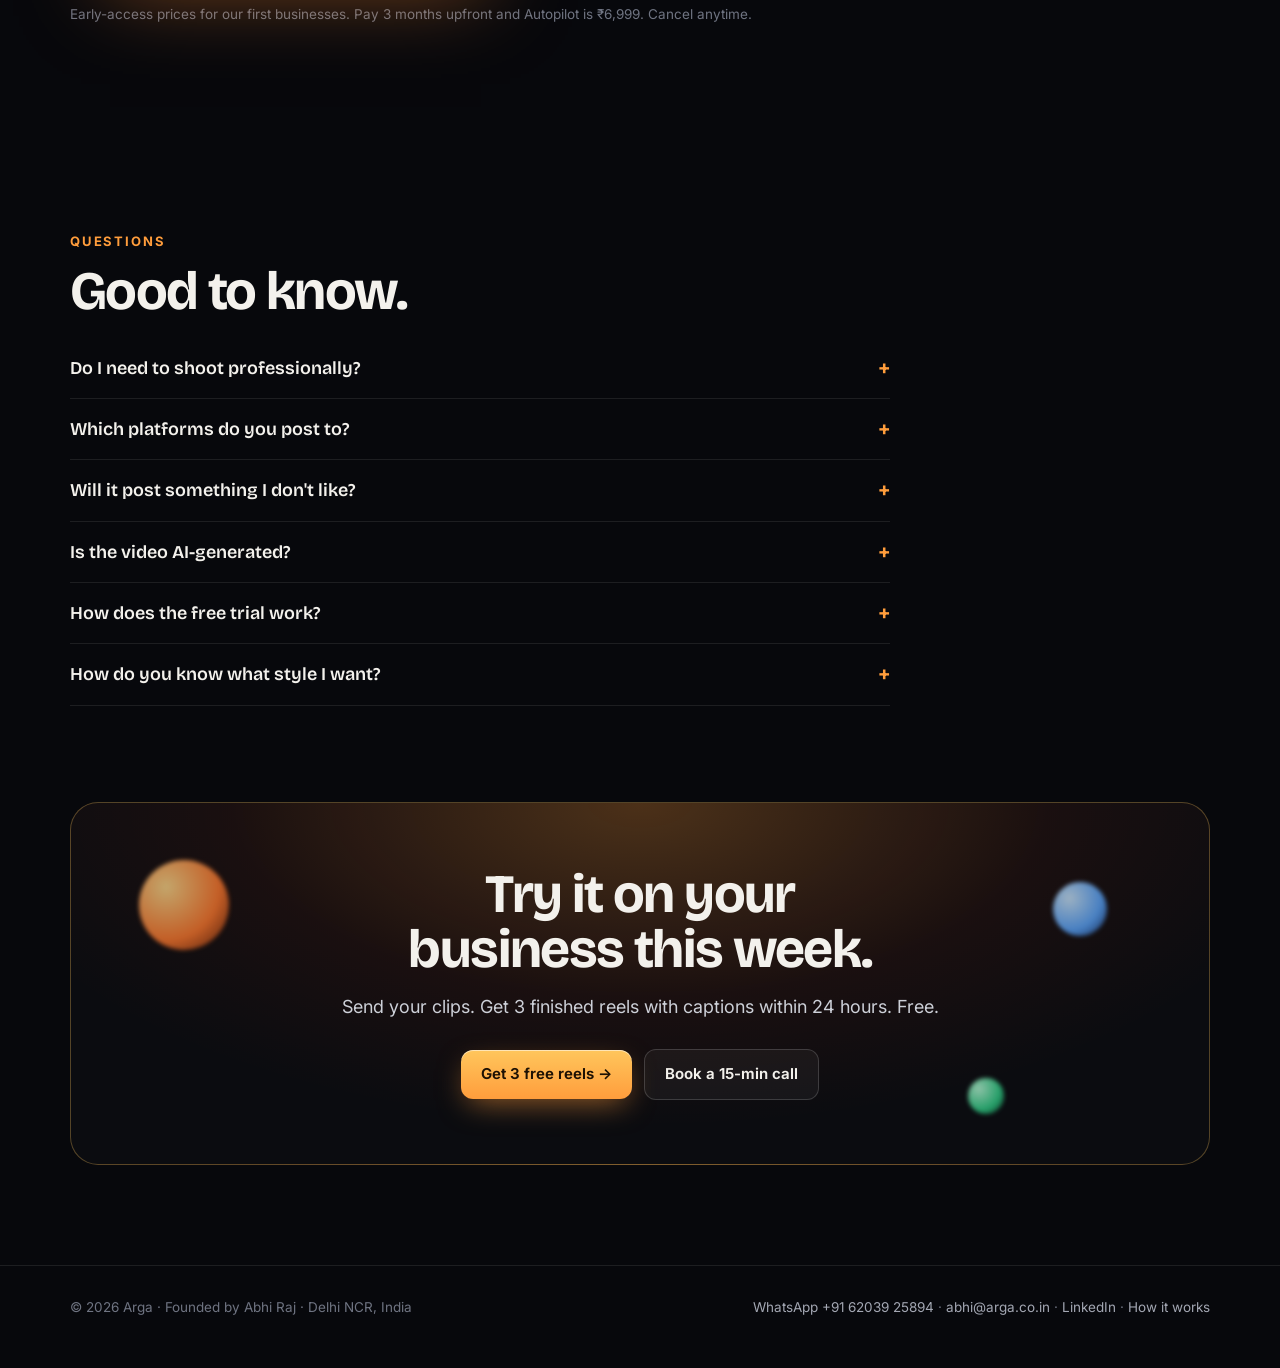
==== commit 0dd427ab: "Autopilot: up to 12 reels a month; FAQ on how we learn your style Co-Authored-By: Claude Opus 5.5 <n" ====
--- a/index.html
+++ b/index.html
@@ -213,7 +213,7 @@
           <h3>Autopilot</h3>
           <div class="price">₹2,499<small> / month</small></div>
           <ul>
-            <li>Reels edited from your clips, every week</li>
+            <li>Up to 12 reels a month, edited from your clips</li>
             <li>Captions and hashtags in your language</li>
             <li>Posting calendar + auto-posting to Instagram and YouTube Shorts</li>
             <li>Approve on WhatsApp, or autopost</li>
@@ -246,6 +246,7 @@
         <details><summary>Will it post something I don't like?</summary><p>Not unless you turn on autopost. By default every reel comes to you on WhatsApp first and goes out only after your tap.</p></details>
         <details><summary>Is the video AI-generated?</summary><p>No. Arga edits your own footage. AI helps choose the moments, cut, caption and schedule; your business stays real.</p></details>
         <details><summary>How does the free trial work?</summary><p>Send your clips on WhatsApp and within 24 hours you get 3 finished reels with captions. One trial per business (one Instagram account and one WhatsApp number). Trial reels end with a small "Made with Arga" card; paid plans don't. Like them? Continue on a monthly plan. If not, you keep the reels.</p></details>
+        <details><summary>How do you know what style I want?</summary><p>Your 3 free reels come in 3 different styles. If you have a reel you like, send its link too, and one of the three follows its editing style. Pick your favourite and every reel after that follows it. Anything you tell us ("slower music", "add my logo") is remembered for every next reel.</p></details>
       </div>
     </div>
   </section>
